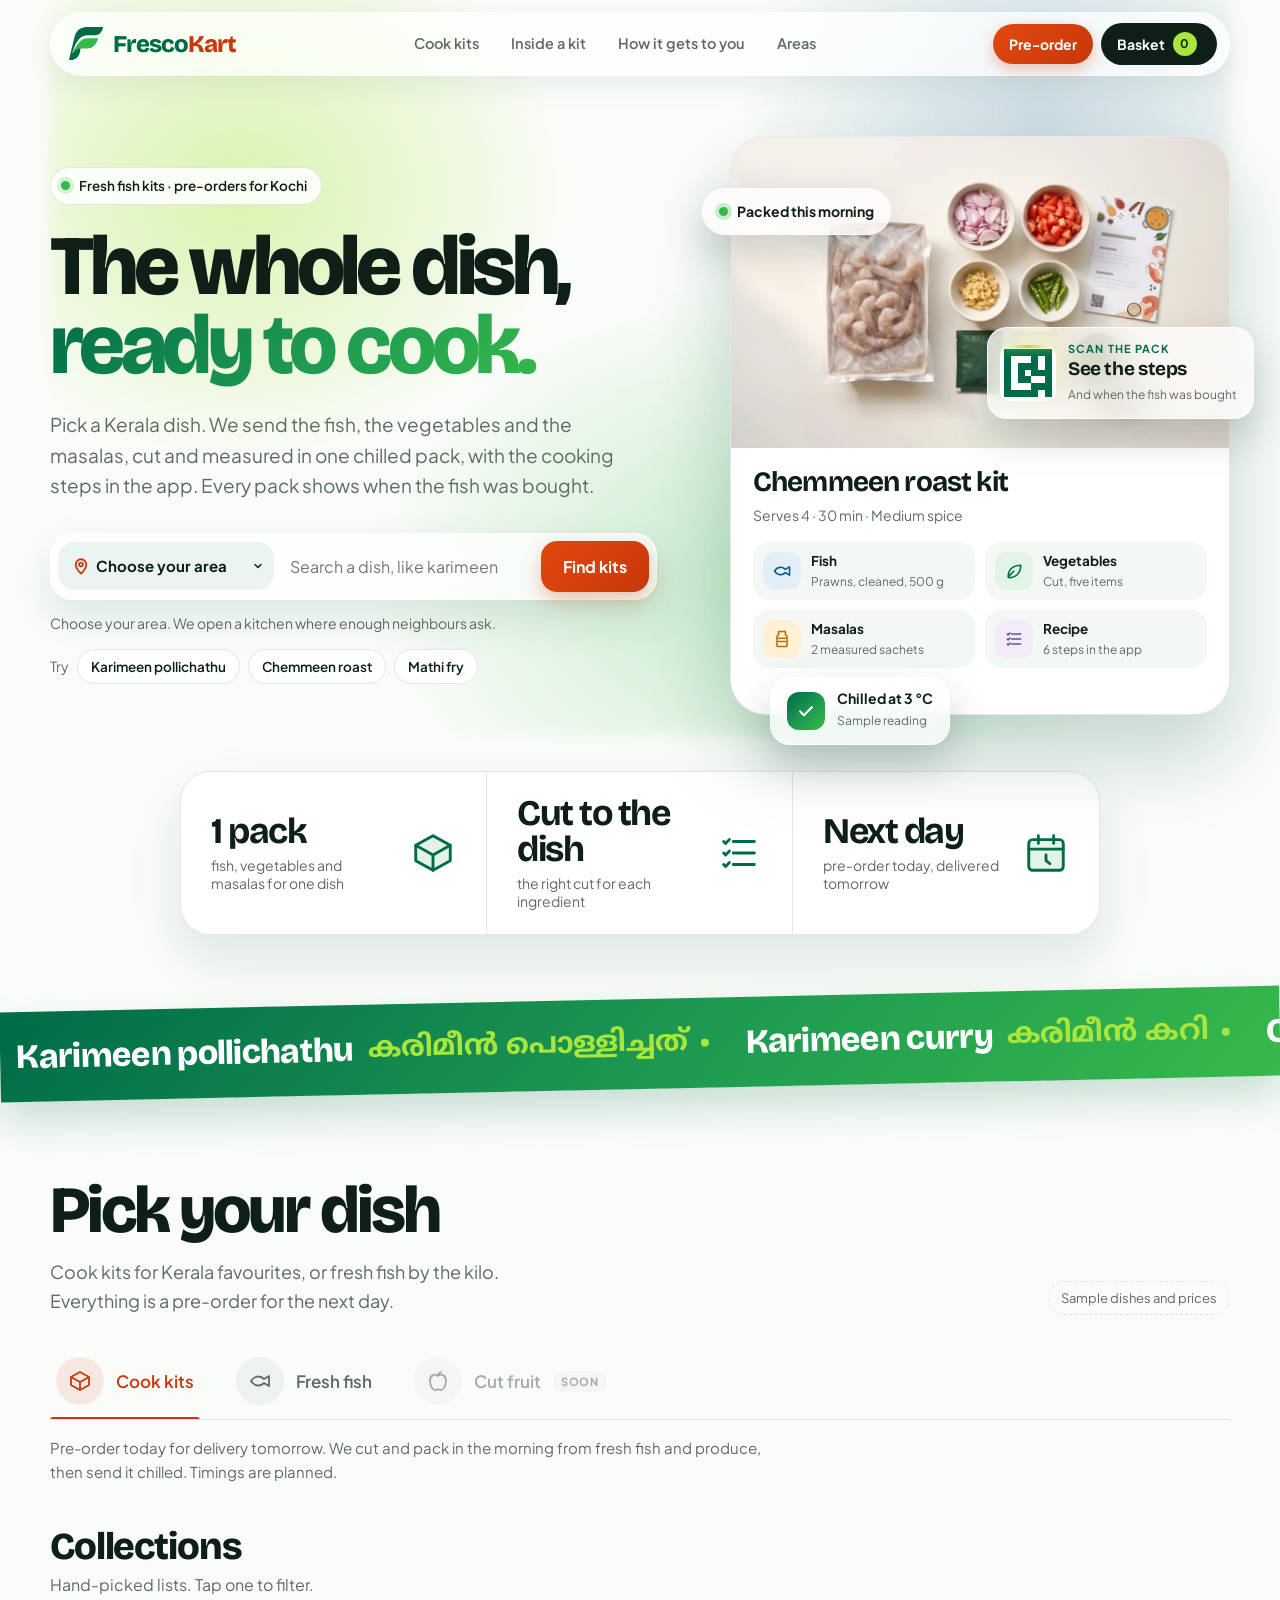
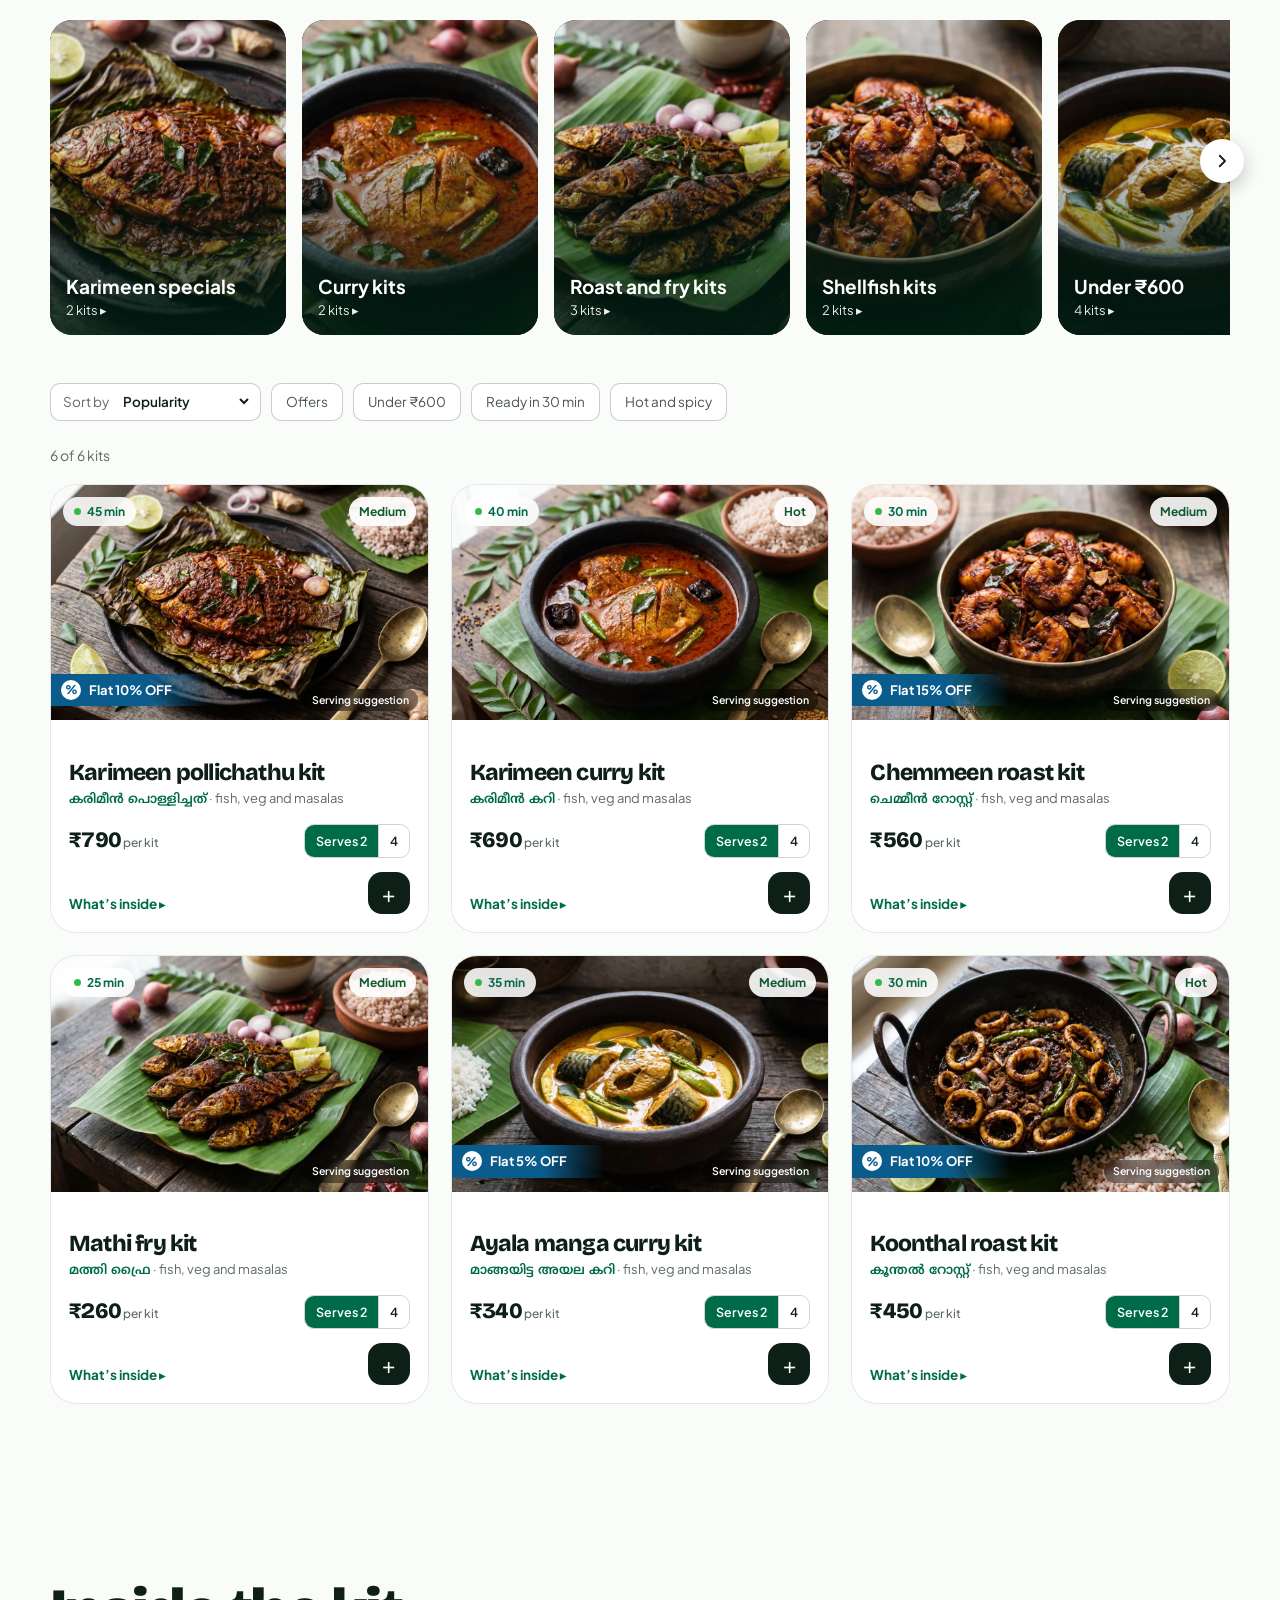
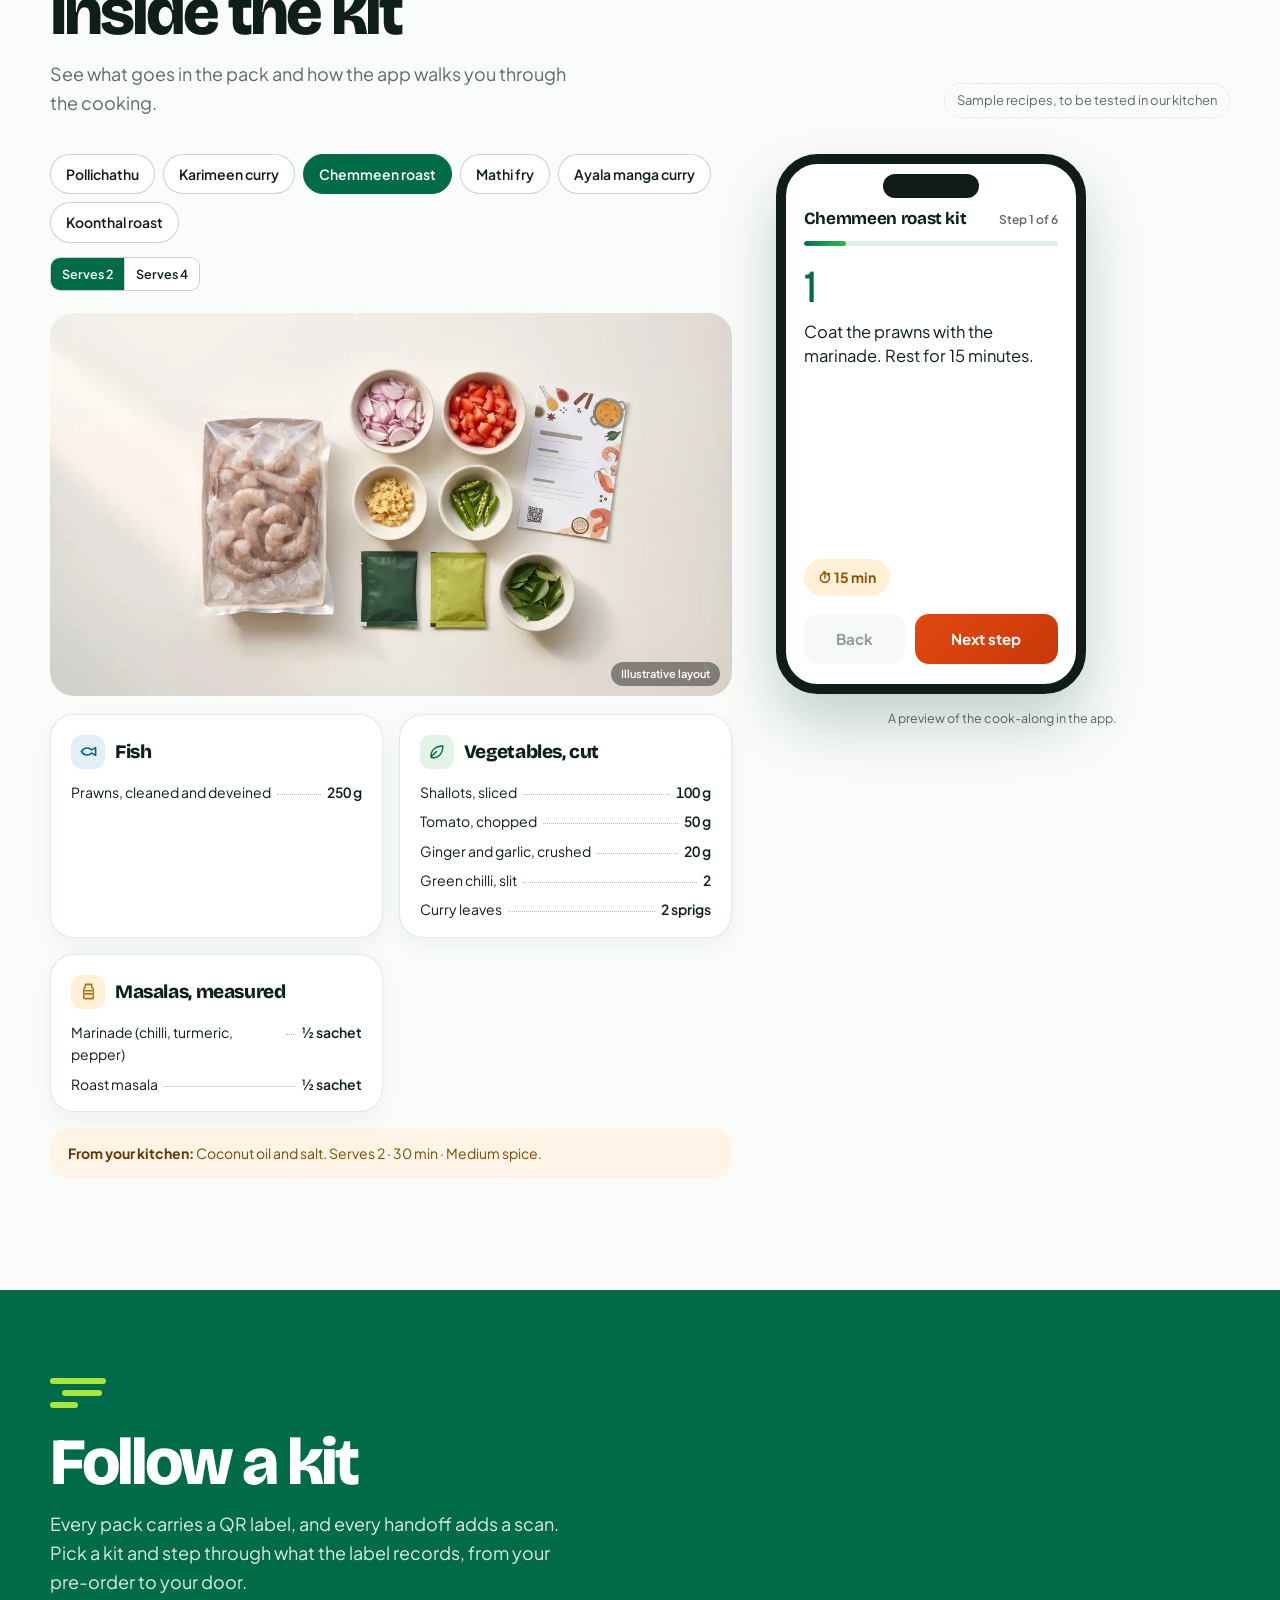
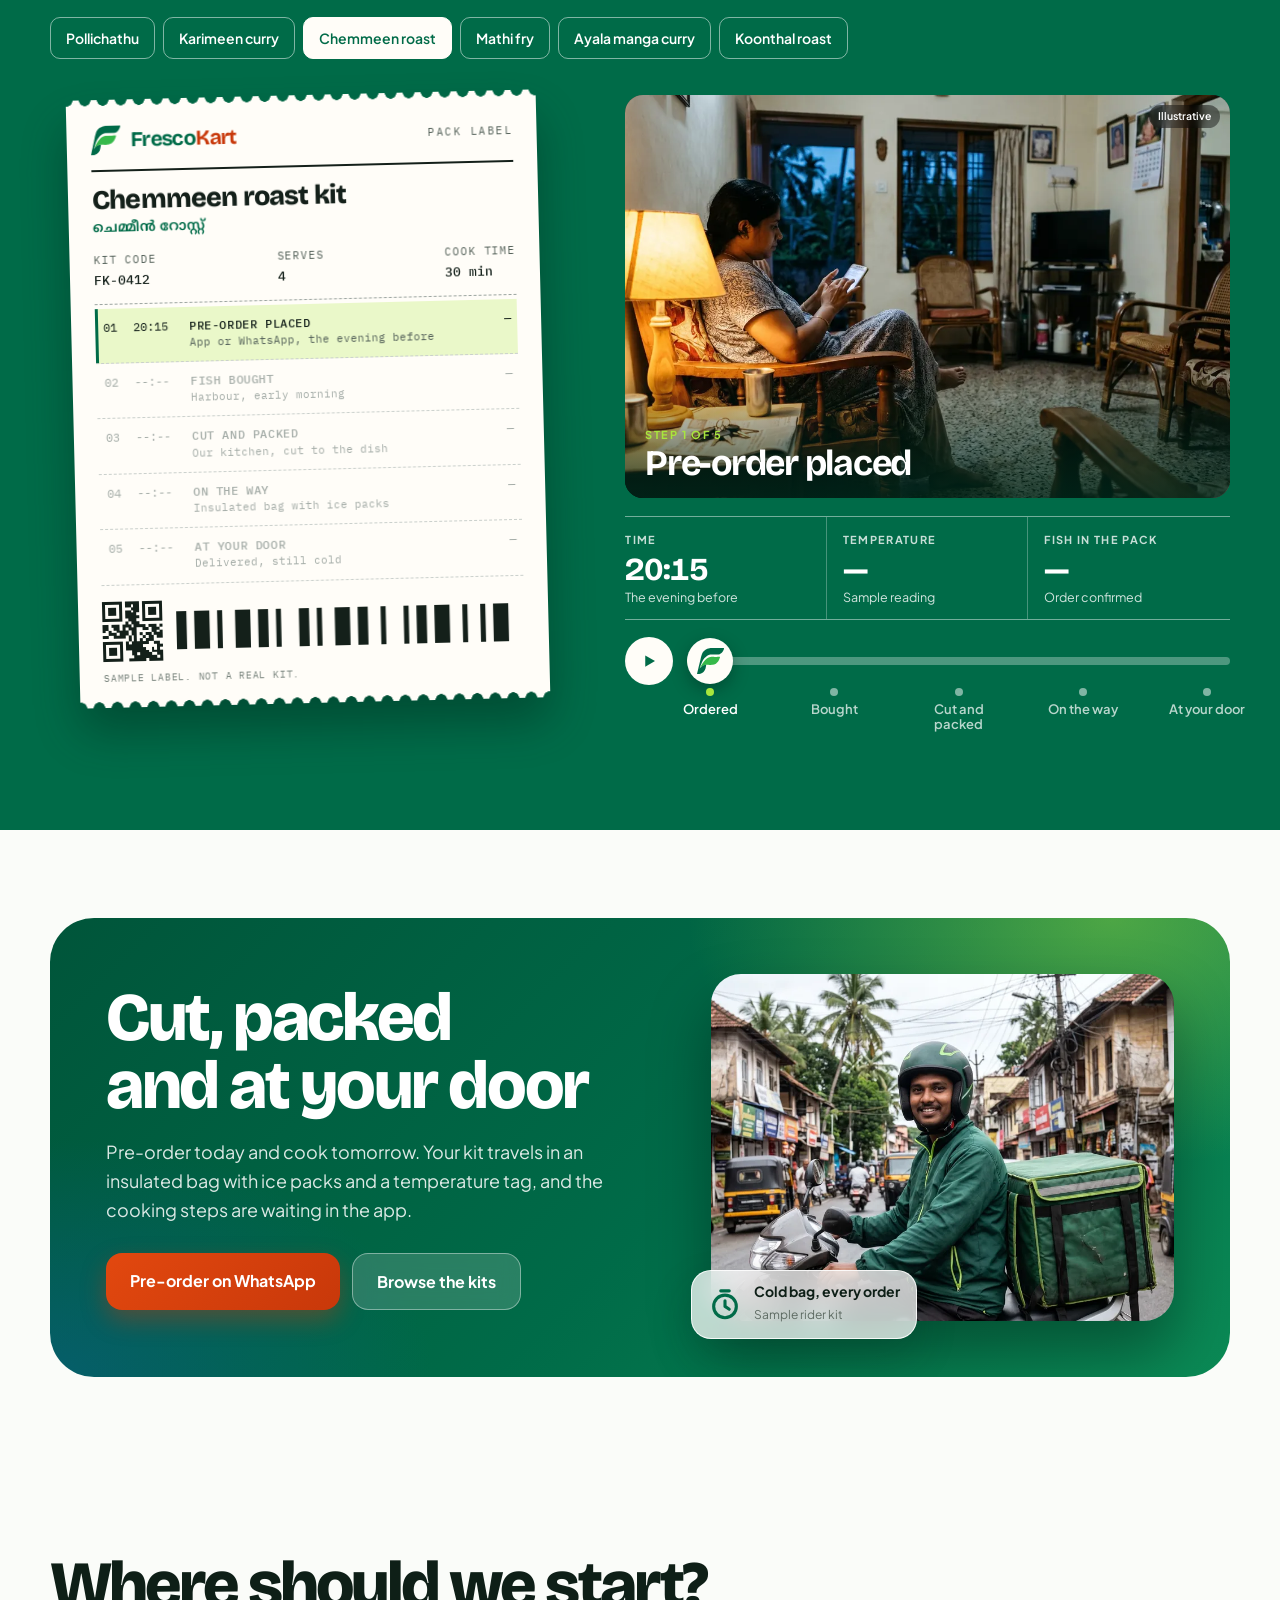
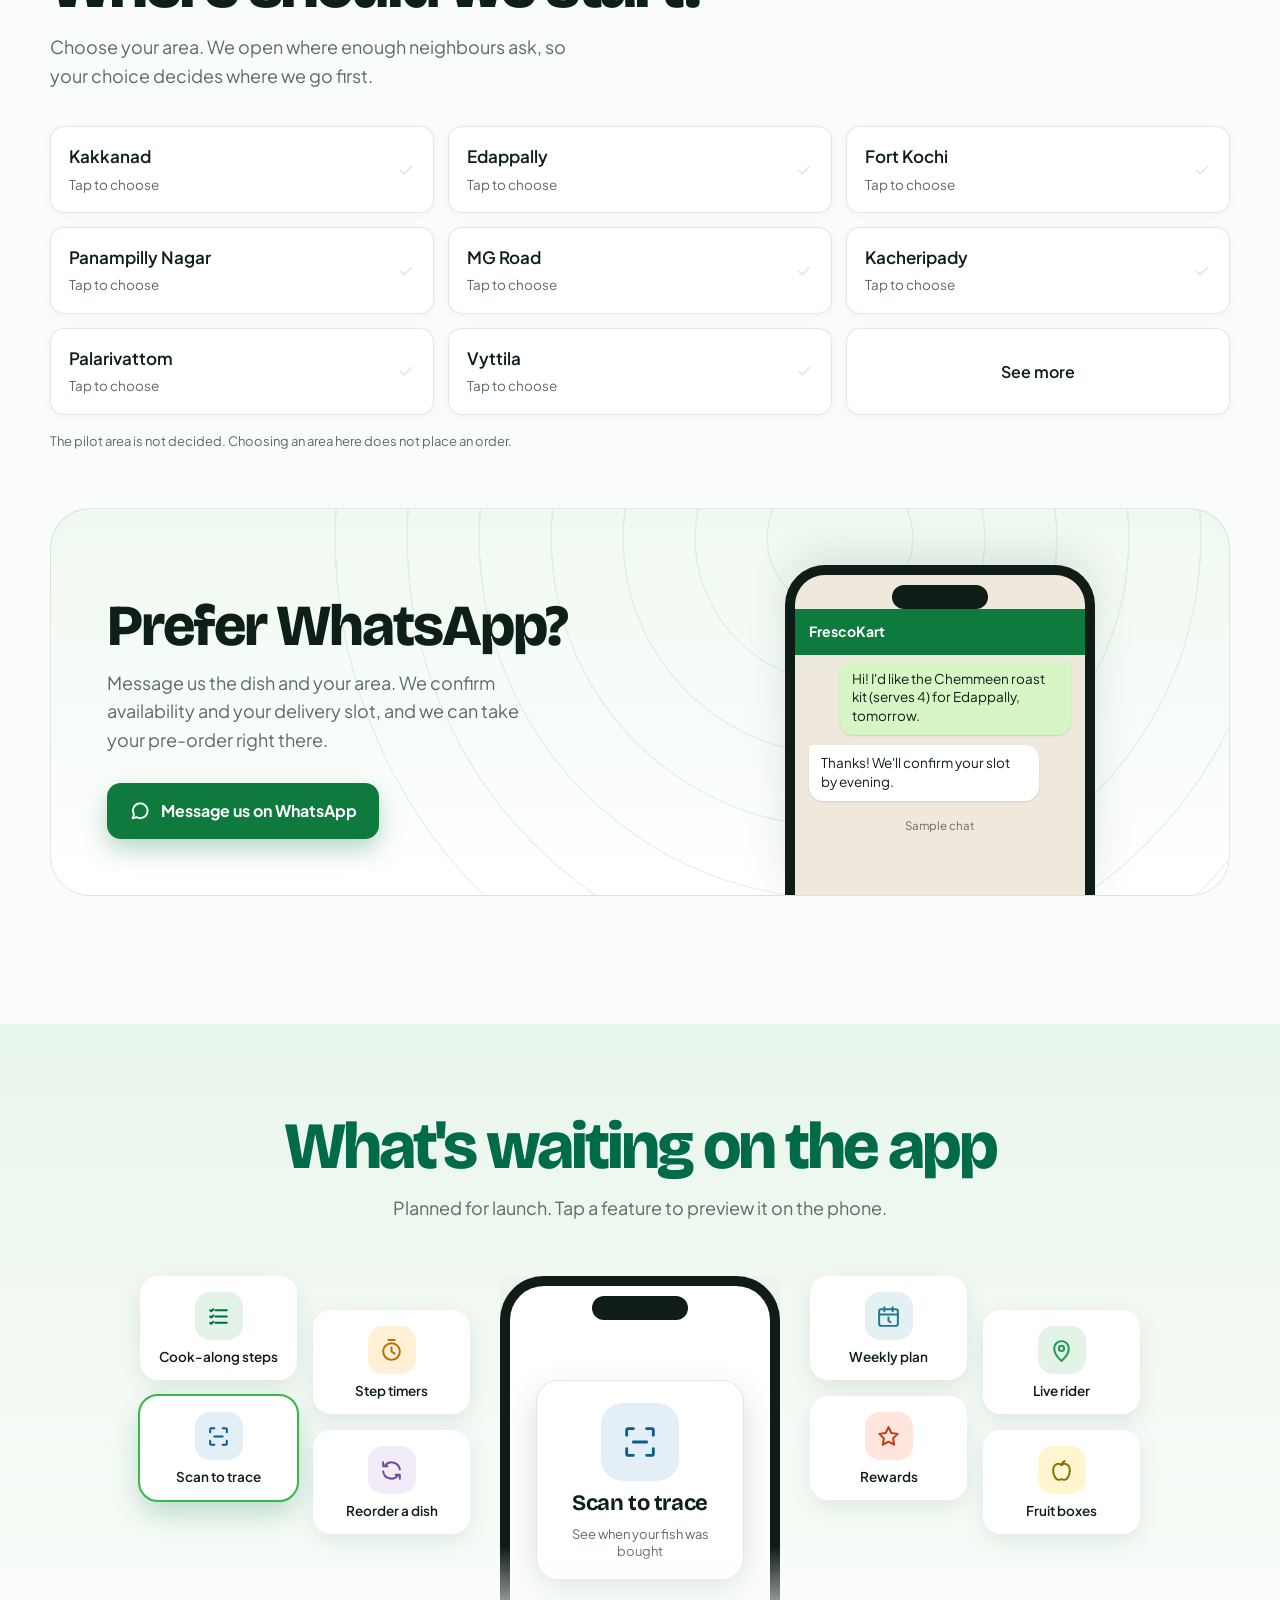
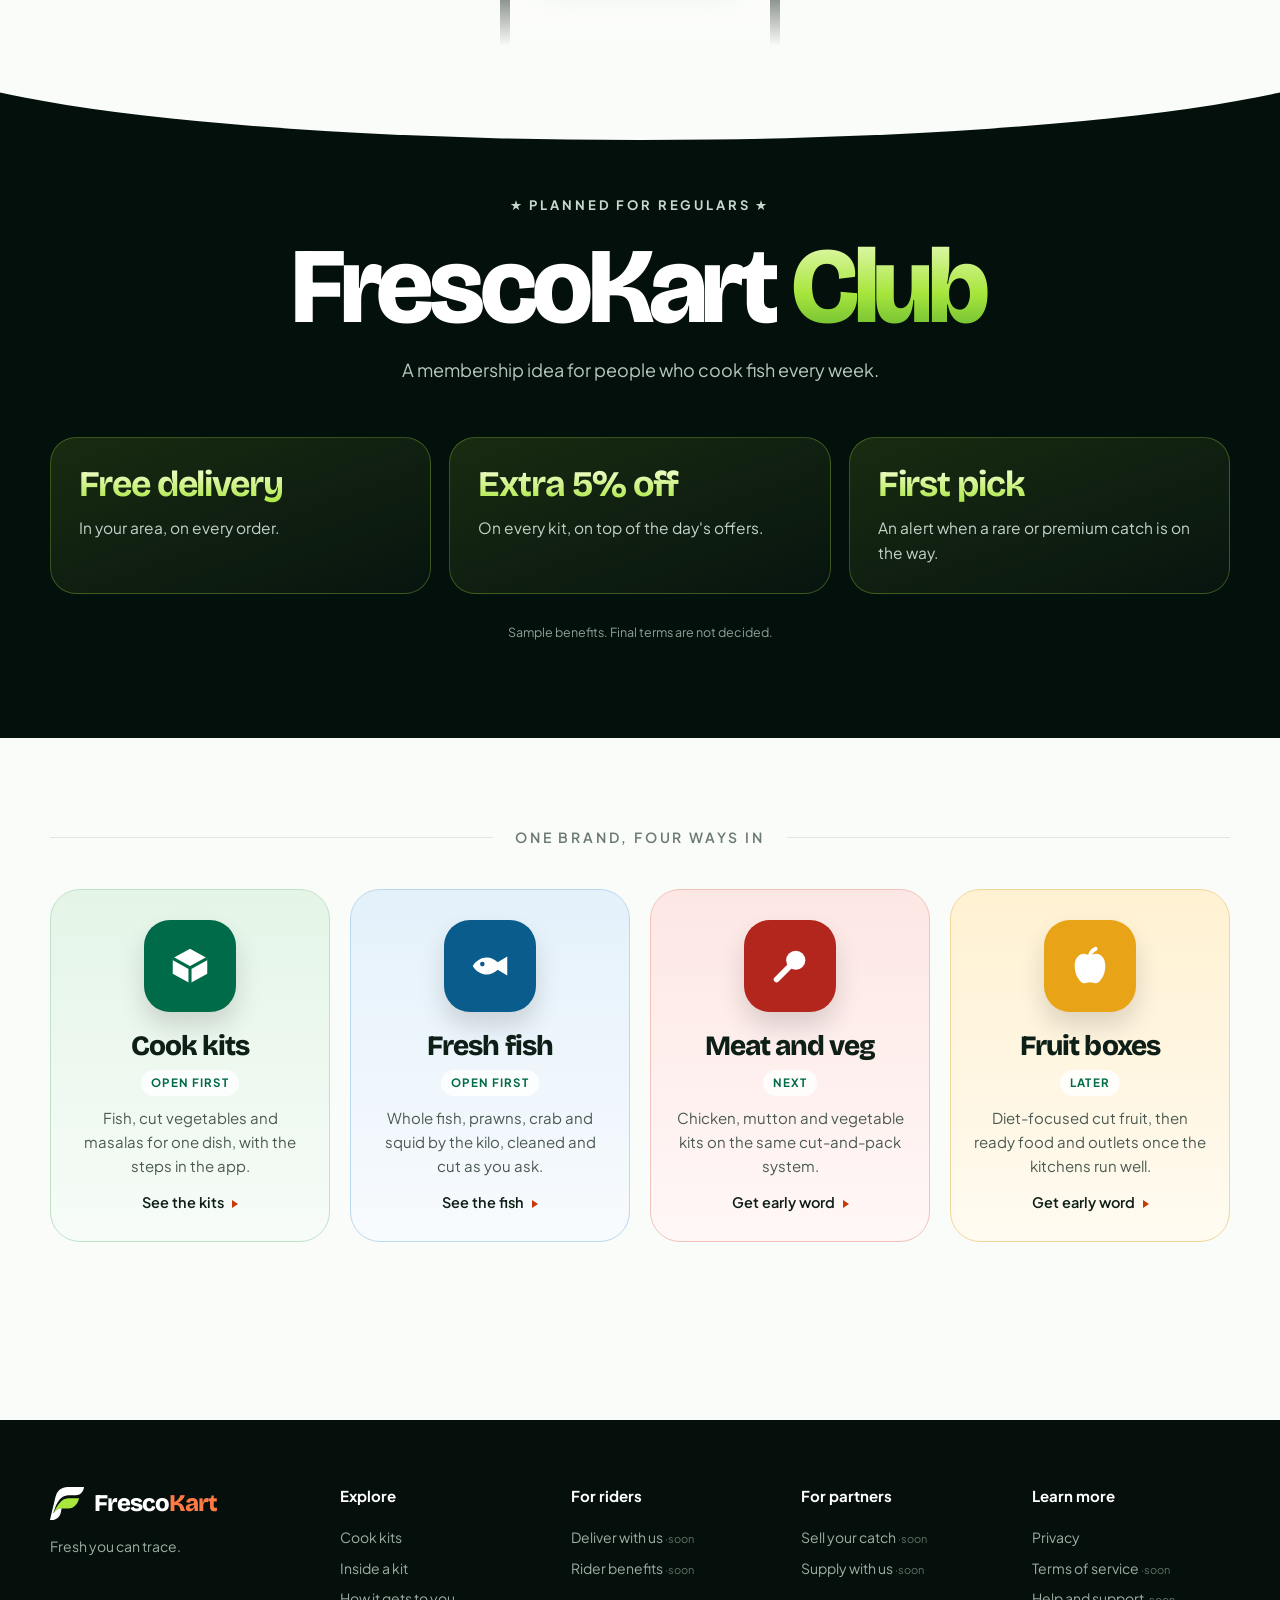
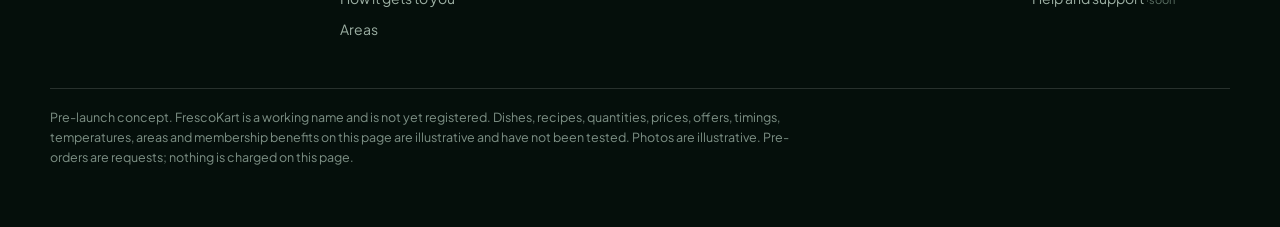
==== web/index.html @ 4428caef "Add FrescoKart site, pre-order server and Vercel setup - Landing page (frescokart-landing.html) and " ====
<!doctype html>
<html lang="en">
<meta charset="utf-8">
<meta name="viewport" content="width=device-width,initial-scale=1,viewport-fit=cover">
<meta name="theme-color" content="#006B48">
<meta name="description" content="Ready-to-cook Kerala fish kits: fresh fish, cut vegetables and measured masalas in one chilled pack, with the cooking steps in the app. Pre-orders for Kochi.">
<meta property="og:type" content="website">
<meta property="og:title" content="FrescoKart: the whole dish, ready to cook">
<meta property="og:description" content="Ready-to-cook Kerala fish kits: fresh fish, cut vegetables and measured masalas in one chilled pack, with the cooking steps in the app. Pre-orders for Kochi.">
<link rel="icon" href="img/symbol-colour.svg" type="image/svg+xml">
<title>FrescoKart</title>
<meta name="claude:viewport-fit-sides" content="cover">
<link rel="stylesheet" href="https://fonts.googleapis.com/css2?family=Bricolage+Grotesque:wght@500;700;800&family=Plus+Jakarta+Sans:wght@400;500;600;700;800&family=Noto+Sans+Malayalam:wght@600;700&family=IBM+Plex+Mono:wght@400;500&display=swap">
<style>
/* Layout: kit-first. A hero with a "what's in the pack" card and an area picker, a Malayalam dish ticker, a catalogue with Cook kits / Fresh fish tabs, collections, sticky filters and kit cards (servings toggle, offers), an "inside the kit" explorer with a cook-along phone, a dark "follow a kit" journey, a delivery band, an area picker that feeds WhatsApp pre-orders, app-feature tiles, a membership band, product cards and a dark footer. A slide-over basket builds the WhatsApp pre-order message. Single light page by choice, with dark feature bands. */
:root{
  --bg:#FAFCF9; --ink:#0E1F17; --muted:#5E6B63; --line:rgba(14,31,23,.1);
  --green:#006B48; --fresh:#36B94A; --lime:#A8E63D; --action:#C8380A; --sea:#0A5C8C;
  --grad:linear-gradient(135deg,#006B48 0%,#1F9A52 55%,#36B94A 100%);
  --grad-warm:linear-gradient(135deg,#E2480F,#C8380A);
  --glass:rgba(255,255,255,.74);
  --display:"Bricolage Grotesque","Plus Jakarta Sans",system-ui,sans-serif;
  --font:"Plus Jakarta Sans",system-ui,-apple-system,"Segoe UI",Roboto,sans-serif;
  --ml:"Noto Sans Malayalam","Plus Jakarta Sans",sans-serif;
  --gut:16px;
  --mono:"IBM Plex Mono",ui-monospace,Menlo,Consolas,monospace;
  color-scheme:light;
}
*{box-sizing:border-box}
[hidden]{display:none!important}
html{scroll-behavior:smooth}
body{margin:0;background:var(--bg);color:var(--ink);font-family:var(--font);font-size:16px;line-height:1.6;overflow-x:hidden;
  padding-left:max(var(--gut),env(safe-area-inset-left,0px));padding-right:max(var(--gut),env(safe-area-inset-right,0px))}
body::before{content:"";position:fixed;inset:0 0 auto;height:env(safe-area-inset-top,0px);background:var(--bg);z-index:60}
.wrap{max-width:1180px;margin:0 auto}
.full{margin-left:calc(-1*max(var(--gut),env(safe-area-inset-left,0px)));margin-right:calc(-1*max(var(--gut),env(safe-area-inset-right,0px)));
  padding-left:max(var(--gut),env(safe-area-inset-left,0px));padding-right:max(var(--gut),env(safe-area-inset-right,0px))}
a{color:inherit;text-decoration:none}
h1,h2,h3,p{margin:0}
h1,h2,h3{font-family:var(--display);letter-spacing:-.035em;line-height:1;text-wrap:balance;font-weight:800}
button,input,select{font:inherit}
:focus-visible{outline:3px solid var(--fresh);outline-offset:3px;border-radius:12px}
.gt{background:var(--grad);-webkit-background-clip:text;background-clip:text;color:transparent;-webkit-text-fill-color:transparent;padding-right:.04em}

/* nav */
.nav{position:sticky;top:calc(env(safe-area-inset-top,0px) + 12px);z-index:50;max-width:1180px;margin:12px auto 0}
.bar{display:flex;align-items:center;justify-content:space-between;gap:16px;padding:10px 12px 10px 18px;border-radius:999px;
  background:var(--glass);-webkit-backdrop-filter:blur(16px) saturate(1.4);backdrop-filter:blur(16px) saturate(1.4);
  border:1px solid rgba(255,255,255,.9);box-shadow:0 8px 30px rgba(0,60,40,.08)}
.brand{display:flex;align-items:center;gap:10px;font-family:var(--display);font-weight:800;font-size:24px;letter-spacing:-.04em}
.brand img{display:block}.brand .f{color:var(--green)}.brand .k{color:var(--action)}
.links{display:flex;gap:4px}
.links a{padding:8px 14px;border-radius:999px;font-weight:600;font-size:14.5px;color:var(--muted);transition:background .2s,color .2s}
.links a:hover{background:rgba(0,107,72,.08);color:var(--green)}
.rt{display:flex;align-items:center;gap:8px}
.prebtn{background:var(--grad-warm);color:#fff;padding:9px 16px;border-radius:999px;font-weight:700;font-size:14px;box-shadow:0 6px 16px rgba(200,56,10,.28);white-space:nowrap}
.basket{display:flex;align-items:center;gap:8px;padding:9px 12px 9px 16px;border-radius:999px;background:var(--ink);color:#fff;font-weight:700;font-size:14px;white-space:nowrap;border:0;cursor:pointer}
.basket b{min-width:24px;height:24px;border-radius:999px;background:var(--lime);color:var(--ink);display:grid;place-items:center;font-size:12px;padding:0 6px}
.basket span{font-weight:600;font-variant-numeric:tabular-nums}

/* hero */
.hero{position:relative;padding-block:60px 56px}
.aurora{position:absolute;inset:-120px 0 auto;height:780px;z-index:-1;pointer-events:none;filter:blur(8px);
  background:radial-gradient(40% 50% at 16% 30%,rgba(168,230,61,.4),transparent 70%),radial-gradient(36% 46% at 84% 20%,rgba(10,92,140,.2),transparent 70%),radial-gradient(46% 52% at 60% 80%,rgba(54,185,74,.26),transparent 72%)}
.hero-grid{display:grid;grid-template-columns:1.08fr .92fr;gap:56px;align-items:center}
.eyebrow{display:inline-flex;align-items:center;gap:9px;padding:7px 14px 7px 10px;border-radius:999px;background:rgba(255,255,255,.85);border:1px solid var(--line);font-weight:600;font-size:13.5px}
.eyebrow i{width:9px;height:9px;border-radius:50%;background:var(--fresh);box-shadow:0 0 0 4px rgba(54,185,74,.2)}
.hero h1{margin-top:22px;font-size:clamp(46px,6.6vw,92px);letter-spacing:-.05em;line-height:.94}
.lead{margin-top:24px;font-size:19px;color:var(--muted);max-width:30em}
.finder{margin-top:32px;display:flex;align-items:center;gap:6px;padding:7px;border-radius:22px;background:var(--glass);-webkit-backdrop-filter:blur(14px);backdrop-filter:blur(14px);border:1px solid rgba(255,255,255,.95);box-shadow:0 18px 44px rgba(0,80,50,.12)}
.finder .loc{display:flex;align-items:center;gap:6px;padding:0 10px 0 14px;border-radius:16px;background:rgba(0,107,72,.07);min-height:48px;position:relative}
.finder .loc svg{flex:none}
.finder .loc select{border:0;background:transparent;font-weight:700;font-size:15px;color:var(--ink);cursor:pointer;max-width:150px;padding:10px 0;appearance:none;-webkit-appearance:none}
.finder .loc select:focus-visible{outline:none}
.finder .loc:focus-within{outline:3px solid var(--fresh);outline-offset:2px}
.finder input{flex:1;min-width:0;border:0;background:transparent;padding:12px 10px;font-size:16px;color:var(--ink)}
.finder input:focus-visible{outline:none}
.finder:focus-within{box-shadow:0 0 0 3px rgba(54,185,74,.35),0 18px 44px rgba(0,80,50,.12)}
.go{border:0;cursor:pointer;color:#fff;background:var(--grad-warm);padding:13px 22px;border-radius:16px;font-weight:700;box-shadow:0 8px 20px rgba(200,56,10,.3);white-space:nowrap}
.areamsg{margin-top:12px;font-size:14px;color:var(--muted)}
.areamsg b{color:var(--green)}
.hint{margin-top:14px;display:flex;gap:8px;flex-wrap:wrap;align-items:center;font-size:14px;color:var(--muted)}
.hint button{border:1px solid var(--line);background:#fff;border-radius:999px;padding:6px 13px;font-weight:600;font-size:13.5px;color:var(--ink);cursor:pointer;transition:border-color .2s,color .2s}
.hint button:hover{border-color:var(--fresh);color:var(--green)}
.visual{position:relative;justify-self:end;width:100%;max-width:500px}
.kitcard{background:#fff;border-radius:36px;overflow:hidden;box-shadow:0 40px 80px rgba(0,80,50,.22);border:1px solid var(--line)}
.kpic{aspect-ratio:16/10;background:linear-gradient(160deg,#FCEBDD,#F8D5BB);position:relative}
.kpic img{width:100%;height:100%;object-fit:cover;display:block}
.kbody{padding:20px 22px 46px}
.kt b{display:block;font-family:var(--display);font-size:28px;letter-spacing:-.03em;line-height:1.05}
.kt span{display:block;margin-top:6px;color:var(--muted);font-size:14px}
.kgrid{display:grid;grid-template-columns:1fr 1fr;gap:10px;margin-top:16px}
.kgrid>div{display:grid;grid-template-columns:38px 1fr;gap:1px 10px;align-items:center;padding:10px;border-radius:16px;background:#F3F8F4}
.kgrid i{grid-row:1/3;width:38px;height:38px;border-radius:12px;display:grid;place-items:center}
.kgrid svg{width:20px;height:20px;fill:none;stroke-width:1.9;stroke-linecap:round;stroke-linejoin:round}
.kgrid b{font-size:13.5px;line-height:1.2}
.kgrid span{font-size:12px;color:var(--muted);line-height:1.25}
.glass{position:absolute;background:var(--glass);-webkit-backdrop-filter:blur(16px) saturate(1.5);backdrop-filter:blur(16px) saturate(1.5);border:1px solid rgba(255,255,255,.85);border-radius:20px;box-shadow:0 18px 40px rgba(0,40,28,.2)}
.g1{left:-28px;top:9%;padding:11px 16px;font-weight:700;font-size:14px;display:flex;gap:9px;align-items:center;border-radius:999px}
.g1 i{width:9px;height:9px;border-radius:50%;background:var(--fresh);box-shadow:0 0 0 4px rgba(54,185,74,.25)}
.g2{right:-24px;top:33%;padding:12px 16px 12px 12px;display:flex;gap:12px;align-items:center}
.qrbox{position:relative;width:56px;height:56px;flex:none;border-radius:10px;background:#fff;padding:4px;overflow:hidden}
.qrbox svg{width:100%;height:100%;display:block}
.qrbox::after{content:"";position:absolute;left:0;right:0;height:3px;background:linear-gradient(90deg,transparent,var(--lime),transparent);box-shadow:0 0 10px var(--lime);top:0;animation:scan 2.4s ease-in-out infinite}
@keyframes scan{0%,100%{top:2px}50%{top:50px}}
.g2 small{display:block;font-size:11px;font-weight:700;letter-spacing:.1em;text-transform:uppercase;color:var(--green)}
.g2 b{display:block;font-family:var(--display);font-size:19px;line-height:1.2;letter-spacing:-.02em}
.g2 span{font-size:12px;color:var(--muted)}
.g3{left:8%;bottom:-30px;padding:12px 16px;display:flex;gap:12px;align-items:center}
.g3 .dot{width:38px;height:38px;border-radius:12px;background:var(--grad);display:grid;place-items:center}
.g3 b{display:block;font-size:14px;line-height:1.2}.g3 span{font-size:12px;color:var(--muted)}

/* stats card */
.statwrap{padding-bottom:44px}
.stats{display:grid;grid-template-columns:repeat(3,1fr);max-width:920px;margin:0 auto;border-radius:30px;background:#fff;border:1px solid var(--line);box-shadow:0 24px 54px rgba(0,80,50,.12)}
.st{display:flex;align-items:center;justify-content:space-between;gap:14px;padding:24px 30px;border-right:1px solid var(--line)}
.st:last-child{border-right:0}
.st b{display:block;font-family:var(--display);font-size:clamp(26px,3.4vw,36px);letter-spacing:-.04em;line-height:1}
.st span{display:block;margin-top:6px;font-size:14px;color:var(--muted);line-height:1.3}
.st svg{width:46px;height:46px;flex:none}

/* ticker */
.ticker{background:var(--grad);color:#fff;overflow:hidden;white-space:nowrap;padding-block:18px;transform:rotate(-1.2deg);margin-block:20px 0;box-shadow:0 20px 40px rgba(0,107,72,.2)}
.track{display:inline-flex;gap:0;animation:slide 44s linear infinite}
.ticker:hover .track{animation-play-state:paused}
.ticker span{display:inline-flex;align-items:center;gap:14px;padding-right:36px;font-family:var(--display);font-weight:800;font-size:clamp(22px,3vw,34px);letter-spacing:-.02em}
.ticker em{font-style:normal;font-family:var(--ml);font-weight:700;color:var(--lime);font-size:.86em}
.ticker i{width:8px;height:8px;border-radius:50%;background:var(--lime);display:inline-block}
@keyframes slide{to{transform:translateX(-50%)}}

/* sections */
section{padding-block:88px}
.head{display:flex;justify-content:space-between;align-items:flex-end;gap:20px;flex-wrap:wrap;margin-bottom:36px}
.head h2{font-size:clamp(36px,5.4vw,66px);letter-spacing:-.045em}
.head p{margin-top:14px;color:var(--muted);font-size:18px;max-width:30em}
.tagline{font-size:13px;color:var(--muted);padding:6px 12px;border:1px dashed var(--line);border-radius:999px}

/* catalogue tabs */
.modes{display:flex;gap:30px;border-bottom:1px solid var(--line);overflow-x:auto;scrollbar-width:none}
.modes::-webkit-scrollbar{display:none}
.mode{display:flex;align-items:center;gap:12px;padding:6px 6px 14px;border:0;background:none;cursor:pointer;color:var(--muted);font-weight:600;font-size:17px;position:relative;white-space:nowrap}
.mode .ic{width:48px;height:48px;border-radius:50%;background:#EEF2EE;display:grid;place-items:center;transition:background .2s}
.mode .ic svg{width:24px;height:24px;stroke:currentColor;fill:none;stroke-width:1.8;stroke-linecap:round;stroke-linejoin:round}
.mode:hover{color:var(--ink)}
.mode[aria-selected="true"]{color:var(--action)}
.mode[aria-selected="true"] .ic{background:rgba(200,56,10,.1)}
.mode[aria-selected="true"]::after{content:"";position:absolute;left:0;right:0;bottom:-1px;height:3px;background:var(--action);border-radius:3px 3px 0 0}
.mode[aria-disabled="true"]{opacity:.55;cursor:not-allowed}
.mode .tg{font-size:11px;font-weight:700;letter-spacing:.06em;text-transform:uppercase;padding:2px 8px;border-radius:999px;background:#EEF2EE;color:var(--muted)}
.modeinfo{margin-top:16px;color:var(--muted);font-size:15px;max-width:48em}

/* collections */
.collhead{display:flex;justify-content:space-between;align-items:flex-end;gap:16px;margin:44px 0 18px;flex-wrap:wrap}
.collhead h3{font-size:clamp(28px,3.4vw,38px);letter-spacing:-.03em}
.collhead p{color:var(--muted);margin-top:6px}
.collhead small{color:var(--action);font-weight:600;font-size:14px}
.cwrap{position:relative}
.carousel{display:flex;gap:16px;overflow-x:auto;scroll-snap-type:x mandatory;scrollbar-width:none;padding:4px 2px 10px;scroll-behavior:smooth}
.carousel::-webkit-scrollbar{display:none}
.coll{flex:0 0 clamp(190px,22vw,236px);aspect-ratio:3/4;border-radius:22px;overflow:hidden;position:relative;border:0;padding:0;cursor:pointer;scroll-snap-align:start;background:linear-gradient(160deg,var(--c1,#E3F4E7),var(--c2,#CDE9D6));text-align:left;color:#fff;transition:transform .25s,box-shadow .25s}
.coll:hover{transform:translateY(-4px);box-shadow:0 18px 36px rgba(0,60,40,.18)}
.coll[aria-pressed="true"]{outline:3px solid var(--green);outline-offset:3px}
.coll.photo{background:#06241A}
.coll.photo>img{position:absolute;inset:0;width:100%;height:100%;object-fit:cover;object-position:var(--pos,50% 50%)}
.coll::after{content:"";position:absolute;inset:0;background:linear-gradient(180deg,rgba(0,30,20,0) 62%,rgba(0,30,20,.82));pointer-events:none}
.coll.photo::after{background:linear-gradient(180deg,rgba(0,30,20,.05) 35%,rgba(0,30,20,.85))}
.coll .cap{position:absolute;left:16px;right:12px;bottom:14px;z-index:2;display:grid;gap:2px}
.coll .cap b{font-size:19px;font-weight:700;line-height:1.15}
.coll .cap small{font-size:13px;opacity:.92}
.arrow{position:absolute;top:44%;transform:translateY(-50%);width:44px;height:44px;border-radius:50%;border:0;background:#fff;box-shadow:0 6px 18px rgba(0,0,0,.22);cursor:pointer;display:grid;place-items:center;z-index:5}
.arrow.l{left:-14px}.arrow.r{right:-14px}
.arrow svg{width:18px;height:18px;stroke:var(--ink);fill:none;stroke-width:2.4;stroke-linecap:round;stroke-linejoin:round}

/* sticky filter row */
.chiprow{position:sticky;top:calc(env(safe-area-inset-top,0px) + 80px);z-index:40;background:var(--bg);display:flex;align-items:center;gap:10px;padding:14px 0 12px;margin-top:24px;overflow-x:auto;scrollbar-width:none;border-bottom:1px solid transparent;transition:border-color .2s}
.chiprow::-webkit-scrollbar{display:none}
.chiprow.stuck{border-bottom-color:var(--line)}
.sortbox{display:flex;align-items:center;gap:8px;flex:none;border:1px solid rgba(14,31,23,.22);border-radius:10px;padding:0 8px 0 12px;height:38px;background:#fff;color:var(--muted);font-size:13.5px}
.sortbox select{border:0;background:transparent;font-weight:600;color:var(--ink);font-size:13.5px;padding:0 2px;cursor:pointer}
.sortbox select:focus-visible{outline:none}
.sortbox:focus-within{outline:3px solid var(--fresh);outline-offset:2px}
.fchips{display:contents}
.fchip{flex:none;border:1px solid rgba(14,31,23,.22);background:#fff;color:#4A564F;border-radius:10px;padding:0 14px;height:38px;font-size:13.5px;cursor:pointer;white-space:nowrap;transition:background .15s,border-color .15s,color .15s}
.fchip:hover{border-color:var(--ink)}
.fchip[aria-pressed="true"]{background:#EAF6EC;border-color:var(--green);color:var(--green);font-weight:600}
.fchip.coll-on{background:var(--green);color:#fff;border-color:var(--green);font-weight:600}
.resbar{display:flex;justify-content:space-between;align-items:center;gap:12px;margin:10px 0 18px;color:var(--muted);font-size:14px}
.resbar button{border:0;background:none;color:var(--action);font-weight:600;cursor:pointer;padding:0}

/* cards */
.grid{display:grid;grid-template-columns:repeat(3,1fr);gap:22px;scroll-margin-top:150px}
.grid.kits{grid-template-columns:repeat(3,1fr)}
.item{border-radius:26px;background:#fff;border:1px solid var(--line);overflow:hidden;display:flex;flex-direction:column;transition:transform .3s cubic-bezier(.2,.8,.2,1),box-shadow .3s}
.item:hover{transform:translateY(-6px);box-shadow:0 26px 50px rgba(0,80,50,.14)}
.pic{position:relative;aspect-ratio:16/10;overflow:hidden;background:var(--t,linear-gradient(160deg,#E8F4EC,#fff))}
.pic img{width:100%;height:100%;object-fit:cover;display:block;mix-blend-mode:multiply;transition:transform .5s cubic-bezier(.2,.8,.2,1)}
.item:hover .pic img{transform:scale(1.06)}
.kit .pic img{mix-blend-mode:normal}
.kit .pic .alt{position:absolute;inset:0;opacity:0;transition:opacity .35s}
.kit:hover .pic .alt,.kit:focus-within .pic .alt{opacity:1}
.kit:hover .pic img{transform:none}
.ill,.insb{position:absolute;right:10px;bottom:9px;z-index:2;font-size:10.5px;font-weight:600;color:#fff;background:rgba(0,0,0,.42);padding:3px 9px;border-radius:999px;-webkit-backdrop-filter:blur(4px);backdrop-filter:blur(4px);transition:opacity .25s}
.insb{opacity:0}
.kit:hover .ill{opacity:0}.kit:hover .insb{opacity:1}
.badge{position:absolute;left:12px;top:12px;z-index:1;display:flex;align-items:center;gap:6px;padding:5px 11px;border-radius:999px;background:rgba(255,255,255,.88);-webkit-backdrop-filter:blur(8px);backdrop-filter:blur(8px);font-size:12px;font-weight:700;color:var(--green)}
.badge i{width:7px;height:7px;border-radius:50%;background:var(--fresh)}
.stockb{position:absolute;right:12px;top:12px;z-index:1;background:rgba(255,255,255,.9);border-radius:999px;padding:5px 10px;font-size:12px;font-weight:700;color:#0C5A2E}
.ribbon{position:absolute;left:0;bottom:14px;z-index:1;display:flex;align-items:center;gap:8px;padding:6px 38px 6px 10px;color:#fff;font-weight:700;font-size:13px;background:linear-gradient(90deg,#0A5C8C 60%,rgba(10,92,140,0))}
.ribbon i{width:20px;height:20px;border-radius:50%;background:#fff;color:#0A5C8C;display:grid;place-items:center;font-style:normal;font-size:12px;font-weight:800}
.info{padding:16px 18px 18px;display:grid;gap:2px}
.r1{display:flex;justify-content:space-between;align-items:baseline;gap:8px}
.r1 h3{font-size:21px;letter-spacing:-.03em}
.price{font-family:var(--display);font-weight:800;font-size:19px;font-variant-numeric:tabular-nums;letter-spacing:-.03em;white-space:nowrap}
.price small{font-family:var(--font);font-weight:500;font-size:12px;color:var(--muted);letter-spacing:0}
.r2{font-size:13px;color:var(--muted);white-space:nowrap;overflow:hidden;text-overflow:ellipsis}
.r2 em{font-style:normal;font-family:var(--ml);font-weight:600;color:var(--green)}
.r3{display:flex;justify-content:space-between;align-items:flex-end;gap:8px;margin-top:12px}
.meta{font-size:12.5px;color:var(--muted);line-height:1.45}
.kit .info h3{font-size:23px;line-height:1.08;min-height:2.16em;display:flex;align-items:flex-end}
.kit .pr1{align-items:center;margin-top:10px}
.kit .price{font-size:22px}
.seg2{display:flex;border:1px solid rgba(14,31,23,.2);border-radius:10px;overflow:hidden;flex:none}
.seg2 button{border:0;background:#fff;color:var(--ink);padding:6px 11px;font-size:12.5px;font-weight:600;cursor:pointer}
.seg2 button+button{border-left:1px solid rgba(14,31,23,.2)}
.seg2 button[aria-pressed="true"]{background:var(--green);color:#fff}
.lnk{border:0;background:none;color:var(--green);font-weight:700;font-size:13.5px;cursor:pointer;padding:0;text-align:left}
.lnk:hover{text-decoration:underline}
.add{width:42px;height:42px;border-radius:14px;border:0;cursor:pointer;background:var(--ink);color:#fff;font-size:22px;line-height:1;display:grid;place-items:center;transition:background .2s,transform .2s}
.add:hover{background:var(--green);transform:rotate(90deg)}
.stp{display:flex;align-items:center;background:var(--green);color:#fff;border-radius:14px;overflow:hidden}
.stp button{width:32px;height:42px;border:0;background:transparent;color:#fff;font-size:20px;cursor:pointer}
.stp button:hover{background:rgba(255,255,255,.14)}
.stp span{min-width:48px;text-align:center;font-weight:700;font-size:13px;font-variant-numeric:tabular-nums;white-space:nowrap}
.empty{grid-column:1/-1;padding:44px;text-align:center;color:var(--muted);border:1px dashed var(--line);border-radius:28px}
.empty button{margin-top:10px;border:0;background:none;color:var(--action);font-weight:600;cursor:pointer}

/* inside the kit */
.inside{display:grid;grid-template-columns:1.2fr .8fr;gap:44px;align-items:stretch}
.cpwrap{position:sticky;top:96px;align-self:start}
.kfig{margin:0 0 18px;border-radius:24px;overflow:hidden;position:relative;background:#F1EFE9}
.kfig img{display:block;width:100%;aspect-ratio:16/9;object-fit:cover}
.kfig figcaption{position:absolute;right:12px;bottom:10px;font-size:11px;font-weight:600;color:#fff;background:rgba(0,0,0,.42);padding:3px 10px;border-radius:999px}
.insctl{display:flex;justify-content:space-between;align-items:center;gap:14px;flex-wrap:wrap;margin-bottom:22px}
.kchips{display:flex;gap:8px;flex-wrap:wrap}
.kchips button{border:1px solid rgba(14,31,23,.2);background:#fff;color:var(--ink);border-radius:999px;padding:8px 15px;font-weight:600;font-size:14px;cursor:pointer;transition:background .15s,color .15s,border-color .15s}
.kchips button:hover{border-color:var(--green)}
.kchips button[aria-pressed="true"]{background:var(--green);border-color:var(--green);color:#fff}
.packs{display:grid;grid-template-columns:1fr 1fr;gap:16px}
.pk{border-radius:24px;background:#fff;border:1px solid var(--line);padding:20px 20px 16px;box-shadow:0 8px 22px rgba(0,80,50,.06)}
.pk h4{margin:0 0 12px;display:flex;align-items:center;gap:10px;font-family:var(--display);font-size:19px;letter-spacing:-.02em;font-weight:800}
.pk h4 i{width:34px;height:34px;border-radius:11px;display:grid;place-items:center}
.pk h4 svg{width:19px;height:19px;fill:none;stroke-width:1.9;stroke-linecap:round;stroke-linejoin:round}
.pk ul{list-style:none;margin:0;padding:0;display:grid;gap:7px}
.pk li{display:flex;align-items:baseline;gap:6px;font-size:14px}
.pk li i{flex:1;border-bottom:1px dotted rgba(14,31,23,.3);transform:translateY(-3px);min-width:10px}
.pk li b{font-weight:600;white-space:nowrap;font-variant-numeric:tabular-nums}
.need{margin-top:16px;padding:14px 18px;border-radius:18px;background:#FFF4E5;color:#7A4A00;font-size:14px}
.need b{color:#5E3800}
.cphone{width:100%;max-width:310px;justify-self:center;border:10px solid #101C16;border-radius:42px;background:#fff;position:relative;box-shadow:0 30px 60px rgba(0,60,40,.22);padding:46px 18px 20px;min-height:540px;display:flex;flex-direction:column}
.cphone::before{content:"";position:absolute;left:50%;top:10px;width:96px;height:24px;border-radius:14px;background:#101C16;transform:translateX(-50%)}
.cp-top{display:flex;justify-content:space-between;align-items:baseline;gap:8px}
.cp-top b{font-family:var(--display);font-size:17px;letter-spacing:-.02em;line-height:1.1}
.cp-top span{font-size:12px;color:var(--muted);font-weight:600;white-space:nowrap}
.cp-bar{height:5px;border-radius:3px;background:#E4EDE6;margin:12px 0 18px;overflow:hidden}
.cp-bar i{display:block;height:100%;background:var(--grad);border-radius:3px;transition:width .3s}
.cp-n{font-family:var(--display);font-size:46px;color:var(--green);line-height:1;letter-spacing:-.04em}
.cp-text{margin-top:10px;font-size:16.5px;line-height:1.45;flex:1}
.cp-timer{align-self:flex-start;margin:14px 0 18px;background:#FFF0D6;color:#8A5200;font-weight:700;font-size:14px;padding:7px 14px;border-radius:999px}
.cp-nav{display:grid;grid-template-columns:1fr 1.4fr;gap:10px}
.cp-nav button{border:0;border-radius:14px;padding:13px;font-weight:700;font-size:15px;cursor:pointer}
.cp-nav .b1{background:#EEF2EE;color:var(--ink)}
.cp-nav .b2{background:var(--grad-warm);color:#fff}
.cp-nav button:disabled{opacity:.45;cursor:not-allowed}
.cpnote{margin-top:14px;text-align:center;font-size:12.5px;color:var(--muted)}

/* follow a kit: the pack label does the talking */
.trace{position:relative;color:#fff;background:#006B48;margin-top:24px;overflow:hidden}
.trace .wrap{padding-block:88px 100px}
.trace .head h2{color:#fff}
.trace .head p{color:rgba(255,255,255,.86)}
.trace .bars{display:grid;gap:6px;margin-bottom:22px}
.trace .bars i{display:block;height:6px;border-radius:3px;background:var(--lime)}
.trace .bars i:nth-child(1){width:56px}.trace .bars i:nth-child(2){width:40px;margin-left:12px}.trace .bars i:nth-child(3){width:28px}
.chips{display:flex;gap:8px;flex-wrap:wrap}
.chips button{border:1.5px solid rgba(255,255,255,.5);background:transparent;color:#fff;border-radius:10px;padding:9px 15px;font-weight:600;font-size:14px;cursor:pointer;transition:background .15s,color .15s,border-color .15s}
.chips button:hover{border-color:#fff}
.chips button[aria-pressed="true"]{background:#FFFDF8;color:var(--green);border-color:#FFFDF8}
.follow{display:grid;grid-template-columns:.92fr 1.08fr;gap:60px;align-items:start;margin-top:14px}
.lblwrap{filter:drop-shadow(0 26px 24px rgba(0,30,20,.4));transform:rotate(-1.4deg);width:100%;max-width:470px;justify-self:center}
.lbl{position:relative;background:#FFFDF8;color:#14201A;padding:24px 24px 22px;font-family:var(--mono);
  -webkit-mask:radial-gradient(circle at 9px 0,transparent 5.5px,#000 6px) top/18px 51% repeat-x,radial-gradient(circle at 9px 100%,transparent 5.5px,#000 6px) bottom/18px 51% repeat-x;
  mask:radial-gradient(circle at 9px 0,transparent 5.5px,#000 6px) top/18px 51% repeat-x,radial-gradient(circle at 9px 100%,transparent 5.5px,#000 6px) bottom/18px 51% repeat-x}
.lt{display:flex;align-items:center;gap:10px;padding-bottom:12px;border-bottom:2px solid #14201A}
.lt img{width:30px;height:29px;display:block}
.lt b{font-family:var(--display);font-size:21px;letter-spacing:-.03em}
.lt .f{color:var(--green)}.lt .k{color:var(--action)}
.lt>span{margin-left:auto;font-size:10.5px;letter-spacing:.14em;color:#55625A}
.lk{padding:14px 0 12px;border-bottom:1px dashed #9AA39E}
.lk h3{font-size:27px;line-height:1.04;letter-spacing:-.03em}
.lk em{font-style:normal;font-family:var(--ml);font-weight:600;font-size:14px;color:var(--green);display:block;margin-top:4px}
.lmeta{display:flex;justify-content:space-between;gap:10px;margin-top:12px;font-size:10.5px;letter-spacing:.08em;color:#55625A}
.lmeta b{display:block;margin-top:2px;font-size:13px;letter-spacing:0;font-weight:500;color:#14201A}
.scans{list-style:none;margin:4px 0 0;padding:0}
.scans li{display:grid;grid-template-columns:22px 48px 1fr auto;gap:8px;align-items:start;padding:11px 6px 11px 8px;border-bottom:1px dashed #C9CFCB;font-size:12px;line-height:1.35;color:#A5ADA8;transition:background .2s,color .2s}
.scans li .e b{display:block;font-weight:500;letter-spacing:.05em;text-transform:uppercase}
.scans li .e span{font-size:11px}
.scans li .v{text-align:right;font-size:11.5px;font-variant-numeric:tabular-nums}
.scans li.done,.scans li.now{color:#14201A}
.scans li.done .e span,.scans li.now .e span{color:#55625A}
.scans li.now{background:#EAF8C9;box-shadow:inset 3px 0 0 var(--green)}
.lb{display:flex;gap:14px;align-items:center;padding-top:16px}
.lb .qr{width:60px;height:60px;flex:none;display:block}
.lb .bc{flex:1;height:38px;display:block}
.lfine{margin-top:9px;font-size:9.5px;letter-spacing:.08em;color:#7A857E}
.stamp{position:absolute;right:16px;bottom:58px;background:#FFFDF8;border:3px solid var(--action);color:var(--action);font-family:var(--display);font-weight:800;font-size:17px;letter-spacing:.06em;padding:3px 11px;border-radius:6px;transform:rotate(-9deg) scale(.55);opacity:0;transition:transform .35s cubic-bezier(.2,1.4,.4,1),opacity .2s;pointer-events:none}
.stamp.on{opacity:.92;transform:rotate(-9deg) scale(1)}
.fright{display:grid;gap:18px}
.spic{position:relative;border-radius:18px;overflow:hidden;aspect-ratio:3/2;background:#0B3A2A;margin:0}
.spic img{position:absolute;inset:0;width:100%;height:100%;object-fit:cover;transition:opacity .35s}
.spic .ill{top:10px;bottom:auto}
.cap2{position:absolute;left:0;right:0;bottom:0;padding:56px 20px 16px;background:linear-gradient(180deg,rgba(0,40,28,0),rgba(0,40,28,.8));z-index:1}
.cap2 small{display:block;font-size:11px;font-weight:700;letter-spacing:.14em;color:var(--lime)}
.cap2 b{display:block;margin-top:2px;font-family:var(--display);font-size:clamp(26px,3vw,36px);letter-spacing:-.035em;line-height:1.02}
.read{display:grid;grid-template-columns:repeat(3,1fr);border-top:1.5px solid rgba(255,255,255,.45);border-bottom:1.5px solid rgba(255,255,255,.45)}
.read>div{padding:14px 16px 14px 0;border-right:1px solid rgba(255,255,255,.28);padding-left:16px}
.read>div:first-child{padding-left:0}
.read>div:last-child{border-right:0}
.read small{display:block;font-size:11px;font-weight:700;letter-spacing:.12em;text-transform:uppercase;color:rgba(255,255,255,.78)}
.read b{display:block;margin-top:4px;font-family:var(--display);font-size:clamp(24px,2.6vw,32px);letter-spacing:-.03em;line-height:1.05;font-variant-numeric:tabular-nums}
.read span{display:block;margin-top:2px;font-size:12.5px;line-height:1.3;color:rgba(255,255,255,.82)}
.ctrl2{display:flex;align-items:flex-start;gap:14px}
.play{flex:none;width:48px;height:48px;border-radius:50%;border:0;cursor:pointer;background:#FFFDF8;color:var(--green);display:grid;place-items:center;margin-top:-1px}
.play svg{width:18px;height:18px}
.rail{flex:1;min-width:0}
.rail input{-webkit-appearance:none;appearance:none;width:100%;height:46px;background:transparent;cursor:pointer;margin:0;display:block}
.rail input::-webkit-slider-runnable-track{height:8px;border-radius:4px;background:linear-gradient(90deg,var(--lime) var(--p,23px),rgba(255,255,255,.3) var(--p,23px))}
.rail input::-moz-range-track{height:8px;border-radius:4px;background:rgba(255,255,255,.3)}
.rail input::-moz-range-progress{height:8px;border-radius:4px;background:var(--lime)}
.rail input::-webkit-slider-thumb{-webkit-appearance:none;width:46px;height:46px;margin-top:-19px;border-radius:50%;background:#FFFDF8 url("img/symbol-colour.svg") center/58% no-repeat;box-shadow:0 6px 16px rgba(0,30,20,.35);border:0}
.rail input::-moz-range-thumb{width:46px;height:46px;border-radius:50%;background:#FFFDF8 url("img/symbol-colour.svg") center/58% no-repeat;box-shadow:0 6px 16px rgba(0,30,20,.35);border:0}
.rail input:focus-visible{outline:none}
.rail input:focus-visible::-webkit-slider-thumb{outline:3px solid var(--lime);outline-offset:2px}
.rail input:focus-visible::-moz-range-thumb{outline:3px solid var(--lime);outline-offset:2px}
.stops{position:relative;height:46px;margin:0 23px}
.stops button{position:absolute;top:0;left:var(--x);transform:translateX(-50%);background:none;border:0;color:rgba(255,255,255,.72);font-weight:600;font-size:13px;line-height:1.2;cursor:pointer;padding:4px 2px;width:80px;text-align:center;transition:color .2s}
.stops button::before{content:"";display:block;width:8px;height:8px;border-radius:50%;background:rgba(255,255,255,.5);margin:0 auto 6px}
.stops button[aria-current="true"]{color:#fff}
.stops button[aria-current="true"]::before{background:var(--lime)}
@media(prefers-reduced-motion:no-preference){
  @keyframes ink{from{clip-path:inset(0 100% 0 0)}to{clip-path:inset(0 0 0 0)}}
  .scans li.new>span{animation:ink .55s steps(14) both}
}

/* delivery band */
.app{position:relative;overflow:hidden;border-radius:44px;color:#fff;padding:56px;display:grid;grid-template-columns:1.1fr .9fr;gap:40px;align-items:center;
  background:radial-gradient(60% 90% at 90% 0%,rgba(168,230,61,.45),transparent 60%),radial-gradient(50% 80% at 0% 100%,rgba(10,92,140,.55),transparent 65%),linear-gradient(135deg,#00553A,#006B48 55%,#0B8A55)}
.app h2{font-size:clamp(38px,5.6vw,68px);color:#fff}
.app p{margin-top:18px;color:rgba(255,255,255,.86);font-size:18px;max-width:28em}
.btns{display:flex;gap:12px;flex-wrap:wrap;margin-top:28px}
.btn{border:0;cursor:pointer;padding:15px 24px;border-radius:16px;font-weight:700;font-size:16px;display:inline-block}
.btn.warm{background:var(--grad-warm);color:#fff;box-shadow:0 10px 24px rgba(200,56,10,.4)}
.btn.glass2{background:rgba(255,255,255,.16);color:#fff;border:1px solid rgba(255,255,255,.4);-webkit-backdrop-filter:blur(10px);backdrop-filter:blur(10px)}
.rwrap{position:relative}
.rimg{width:100%;aspect-ratio:4/3;object-fit:cover;object-position:62% 50%;border-radius:30px;display:block;box-shadow:0 30px 60px rgba(0,0,0,.35)}
.rwrap .glass{left:-20px;bottom:-18px;padding:12px 16px;color:var(--ink);display:flex;align-items:center;gap:12px}
.rwrap .glass b{display:block;font-size:14px;line-height:1.2}.rwrap .glass span{font-size:12px;color:var(--muted)}

/* areas and whatsapp */
.areas{display:grid;grid-template-columns:repeat(3,1fr);gap:14px}
.area{display:flex;align-items:center;justify-content:space-between;gap:12px;border:1px solid var(--line);background:#fff;border-radius:14px;padding:16px 18px;text-align:left;box-shadow:0 2px 8px rgba(0,60,40,.04);cursor:pointer;color:var(--ink);transition:border-color .15s,background .15s}
.area:hover{border-color:var(--ink)}
.area b{display:block;font-weight:600;font-size:17px}
.area span{font-size:13.5px;color:var(--muted)}
.area svg{width:18px;height:18px;stroke:var(--line);fill:none;stroke-width:2.4;stroke-linecap:round;stroke-linejoin:round;flex:none}
.area[aria-pressed="true"]{border-color:var(--green);background:#EAF6EC}
.area[aria-pressed="true"] span{color:var(--green);font-weight:600}
.area[aria-pressed="true"] svg{stroke:var(--green)}
button.area.more{justify-content:center;font-weight:600;font-size:16px}
.note2{margin-top:16px;font-size:13px;color:var(--muted)}
.wa{position:relative;overflow:hidden;border-radius:40px;border:1px solid var(--line);background:linear-gradient(180deg,#EFF9F1,#fff);display:grid;grid-template-columns:1.1fr .9fr;align-items:end;padding:56px 56px 0;gap:30px;margin-top:56px}
.wa::before{content:"";position:absolute;right:-12%;bottom:-45%;width:90%;aspect-ratio:1;border-radius:50%;background:repeating-radial-gradient(circle,rgba(0,107,72,.08) 0 1.5px,transparent 1.5px 72px);pointer-events:none}
.wa>*{position:relative}
.wa h2{font-size:clamp(34px,4.8vw,58px)}
.wa p.s{margin-top:14px;color:var(--muted);font-size:18px;max-width:25em}
.wabtn{display:inline-flex;align-items:center;gap:10px;background:#0F7A3E;color:#fff;border-radius:14px;padding:15px 22px;font-weight:700;font-size:16px;box-shadow:0 10px 24px rgba(15,122,62,.3)}
.wabtn svg{width:22px;height:22px;fill:none;stroke:#fff;stroke-width:2;stroke-linecap:round;stroke-linejoin:round}
.wa .acts{margin-top:28px;padding-bottom:56px;display:grid;gap:10px;justify-items:start}
.wa small.dm{font-size:12.5px;color:var(--muted);max-width:30em}
.chat{width:min(310px,100%);justify-self:center;border:10px solid #101C16;border-bottom:0;border-radius:40px 40px 0 0;background:#EFE9DD;padding:52px 14px 22px;position:relative;box-shadow:0 -10px 40px rgba(0,60,40,.12);min-height:330px}
.chat::before{content:"";position:absolute;left:50%;top:10px;width:96px;height:24px;border-radius:14px;background:#101C16;transform:translateX(-50%)}
.chat .who{position:absolute;left:0;right:0;top:34px;height:46px;background:#0F7A3E;color:#fff;display:flex;align-items:center;padding:0 14px;font-weight:700;font-size:14px}
.chat .msgs{margin-top:34px;display:grid;gap:10px}
.bub{max-width:88%;padding:9px 12px;border-radius:14px;font-size:13.5px;line-height:1.4;box-shadow:0 1px 2px rgba(0,0,0,.12)}
.bub.out{justify-self:end;background:#D7F6C6;border-top-right-radius:4px}
.bub.in{justify-self:start;background:#fff;border-top-left-radius:4px}
.chat .cs{text-align:center;font-size:11.5px;color:#6D6A60;margin-top:16px}

/* app features around a phone */
.apps{background:linear-gradient(180deg,#E8F5EA 0%,#F3FAF4 55%,var(--bg) 100%);margin-top:40px}
.apps .wrap{padding-top:90px}
.apps .head{justify-content:center;text-align:center;margin-bottom:54px}
.apps .head>div{display:grid;justify-items:center}
.apps h2{color:var(--green)}
.stage{display:grid;grid-template-columns:1fr 280px 1fr;gap:30px;align-items:start;max-width:1000px;margin:0 auto}
.tiles{display:grid;grid-template-columns:repeat(2,minmax(0,1fr));gap:16px;align-content:start}
.tiles .ft:nth-child(even){transform:translateY(34px)}
.ft{background:#fff;border:0;border-radius:18px;padding:16px 10px 14px;display:grid;justify-items:center;gap:9px;box-shadow:0 8px 22px rgba(0,80,50,.1);cursor:pointer;font-size:13.5px;font-weight:600;color:var(--ink);text-align:center;line-height:1.25;outline:2px solid transparent;transition:box-shadow .25s,outline-color .2s}
.ft:hover{box-shadow:0 12px 28px rgba(0,80,50,.18)}
.ft[aria-pressed="true"]{outline-color:var(--fresh);box-shadow:0 14px 30px rgba(0,107,72,.24)}
.ft .ib{width:48px;height:48px;border-radius:15px;display:grid;place-items:center}
.ft .ib svg{width:25px;height:25px;fill:none;stroke-width:1.9;stroke-linecap:round;stroke-linejoin:round}
.phonewrap{height:370px;overflow:hidden;position:relative;justify-self:center;width:100%;max-width:280px}
.phone{width:100%;height:500px;border-radius:44px 44px 0 0;background:#fff;border:10px solid #101C16;border-bottom:0;position:relative;box-shadow:0 30px 60px rgba(0,60,40,.2)}
.phone::before{content:"";position:absolute;left:50%;top:10px;width:96px;height:24px;border-radius:14px;background:#101C16;transform:translateX(-50%)}
.pscreen{position:absolute;inset:54px 0 0 0;display:grid;place-items:start center;padding-top:40px}
.fcard{width:80%;background:#fff;border-radius:22px;box-shadow:0 14px 34px rgba(0,80,50,.18);padding:22px 12px 18px;display:grid;justify-items:center;gap:10px;text-align:center;border:1px solid var(--line)}
.fcard .ib{width:78px;height:78px;border-radius:22px;display:grid;place-items:center}
.fcard .ib svg{width:40px;height:40px;fill:none;stroke-width:1.7;stroke-linecap:round;stroke-linejoin:round}
.fcard b{font-family:var(--display);font-size:22px;letter-spacing:-.02em;line-height:1.1}
.fcard span{font-size:13px;color:var(--muted);line-height:1.35}
.phonewrap::after{content:"";position:absolute;left:0;right:0;bottom:0;height:100px;background:linear-gradient(180deg,rgba(250,252,249,0),var(--bg))}

/* membership band */
.club{position:relative;background:#04100B;color:#fff;margin-top:-1px;overflow:hidden}
.club::before{content:"";position:absolute;left:-8%;right:-8%;top:-1px;height:96px;background:var(--bg);border-radius:0 0 50% 50%/0 0 100% 100%}
.club .wrap{position:relative;padding-block:150px 96px;text-align:center}
.club .kick{letter-spacing:.22em;font-size:13px;font-weight:700;color:#C9D8CD;text-transform:uppercase}
.clubt{margin-top:20px;font-size:clamp(48px,8.4vw,108px);line-height:.95;letter-spacing:-.05em}
.clubt em{font-style:normal;background:linear-gradient(180deg,#F6FFD6 0%,#A8E63D 55%,#4FA82C 100%);-webkit-background-clip:text;background-clip:text;color:transparent;-webkit-text-fill-color:transparent;padding-right:.04em}
.club .sub{margin:18px auto 0;color:#B9C9BE;max-width:28em;font-size:18px}
.perks{display:grid;grid-template-columns:repeat(3,1fr);gap:18px;margin-top:52px;text-align:left}
.perk{border-radius:26px;padding:28px;border:1px solid rgba(168,230,61,.28);background:linear-gradient(160deg,rgba(168,230,61,.13),rgba(255,255,255,.02))}
.perk b{display:block;font-family:var(--display);font-size:clamp(26px,3vw,36px);letter-spacing:-.03em;line-height:1.05;background:linear-gradient(180deg,#F6FFD6,#A8E63D);-webkit-background-clip:text;background-clip:text;color:transparent;-webkit-text-fill-color:transparent}
.perk span{display:block;margin-top:12px;color:#C4D3C9;font-size:15.5px}
.club .mini{margin-top:28px;font-size:12.5px;color:#8DA295}

/* product cards */
.sc{display:flex;align-items:center;gap:22px;font-weight:600;letter-spacing:.2em;text-transform:uppercase;color:#6B7A71;font-size:14px;text-align:center;margin-bottom:40px}
.sc::before,.sc::after{content:"";height:1px;background:var(--line);flex:1}
.lines{display:grid;grid-template-columns:repeat(4,1fr);gap:20px}
.lc{border-radius:30px;padding:30px 22px 26px;border:1.5px solid var(--b);background:linear-gradient(180deg,var(--g1),var(--g2));text-align:center;display:grid;justify-items:center;gap:10px;align-content:start}
.lc .ap{width:92px;height:92px;border-radius:26px;display:grid;place-items:center;background:var(--ac);box-shadow:0 14px 26px rgba(0,0,0,.14)}
.lc .ap svg{width:46px;height:46px}
.lc h3{font-size:28px;margin-top:10px}
.lc p{color:#4A5A50;font-size:15px;min-height:4.6em}
.lc .st2{font-size:11.5px;font-weight:700;letter-spacing:.1em;text-transform:uppercase;padding:4px 10px;border-radius:999px;background:rgba(255,255,255,.85);color:var(--green)}
.lc button.go2{font-weight:600;font-size:14.5px;margin-top:2px;border:0;background:none;color:var(--ink);cursor:pointer}
.lc button.go2::after{content:"";display:inline-block;margin-left:8px;border-left:6px solid var(--action);border-top:4px solid transparent;border-bottom:4px solid transparent}

/* footer */
.dfoot{background:#050F0B;color:#C7D5CC;margin-top:90px}
.dfoot .wrap{padding-block:64px 24px}
.dgrid{display:grid;grid-template-columns:1.3fr repeat(4,1fr);gap:32px}
.dfoot .brand{color:#fff}.dfoot .brand .f{color:#fff}.dfoot .brand .k{color:#FF7A45}
.dfoot h4{margin:0 0 14px;color:#fff;font-size:15px}
.dfoot a,.dfoot .soon{display:block;padding:4px 0;font-size:14px;color:#9DB0A4}
.dfoot a:hover{color:#fff}
.dfoot .soon::after{content:" \00b7 soon";font-size:11px;color:#5D7266}
.dfoot p.t{margin-top:12px;font-size:14px;color:#9DB0A4;max-width:18em}
.dfoot hr{border:0;border-top:1px solid rgba(255,255,255,.14);margin:44px 0 18px}
.dfoot .legal{font-size:12.5px;color:#7E9186;padding-bottom:36px;max-width:60em}

/* basket sheet */
.scrim{position:fixed;inset:0;background:rgba(6,36,26,.45);opacity:0;pointer-events:none;transition:opacity .25s;z-index:80}
.scrim.on{opacity:1;pointer-events:auto}
.sheet{position:fixed;top:0;right:0;bottom:0;width:min(430px,100%);background:#fff;z-index:90;display:flex;flex-direction:column;transform:translateX(100%);visibility:hidden;transition:transform .3s cubic-bezier(.2,.8,.2,1),visibility .3s;box-shadow:-20px 0 60px rgba(0,40,28,.25);padding-top:env(safe-area-inset-top,0px);padding-right:env(safe-area-inset-right,0px);padding-bottom:env(safe-area-inset-bottom,0px)}
.sheet.on{transform:none;visibility:visible}
.sh-head{display:flex;align-items:center;justify-content:space-between;padding:20px 22px;border-bottom:1px solid var(--line)}
.sh-head h3{font-size:26px}
.sh-head button{width:40px;height:40px;border-radius:50%;border:1px solid var(--line);background:#fff;font-size:22px;cursor:pointer;line-height:1}
.sh-body{flex:1;overflow:auto;padding:6px 22px 24px}
.sl{display:flex;justify-content:space-between;gap:12px;align-items:center;padding:14px 0;border-bottom:1px solid var(--line)}
.sl b{display:block;font-size:15px;line-height:1.25}
.sl>div>span{font-size:13px;color:var(--muted)}
.slr{display:grid;justify-items:end;gap:6px}
.sp{font-weight:700;font-variant-numeric:tabular-nums}
.stp.sm button{height:32px;width:28px;font-size:18px}
.stp.sm span{min-width:56px}
.sempty{padding:36px 0;color:var(--muted)}
.sh-foot{padding:16px 22px 20px;border-top:1px solid var(--line);display:grid;gap:10px;background:var(--bg)}
.trow{display:flex;justify-content:space-between;font-weight:700;font-size:17px}
.placebtn{border:0;cursor:pointer;width:100%;background:var(--grad-warm);color:#fff;font-weight:700;font-size:16px;padding:15px 20px;border-radius:14px;box-shadow:0 10px 24px rgba(200,56,10,.3)}
.placebtn:disabled{opacity:.55;cursor:not-allowed;box-shadow:none}
.wa2{text-align:center;color:#0F7A3E;font-weight:700;font-size:14.5px;padding:4px}
.wa2:hover{text-decoration:underline}
.snote{display:block;margin:16px 0 0;font-size:12.5px;color:var(--muted);line-height:1.5}
.pform{padding:6px 0 10px}
.pf-h{font-family:var(--display);font-weight:800;font-size:19px;letter-spacing:-.02em;margin:22px 0 2px}
.pform label,.nform label{display:grid;gap:6px;font-size:13px;color:var(--muted);font-weight:600;margin-top:14px}
.opt{font-weight:500;color:#8A968E;font-size:12px;margin-left:4px}
.pform input:not([type=checkbox]),.pform select,.nform input:not([type=checkbox]){height:48px;border:1px solid rgba(14,31,23,.24);border-radius:12px;padding:0 14px;background:#fff;font-size:16px;color:var(--ink);width:100%;font-weight:500}
.pform input:focus-visible,.pform select:focus-visible,.nform input:focus-visible{outline:3px solid var(--fresh);outline-offset:1px}
.pform .bad,.nform .bad{border-color:#B3261E!important}
.hp{position:absolute!important;left:-9999px;width:1px!important;height:1px!important;opacity:0;pointer-events:none}
.chk{display:none!important;grid-template-columns:20px 1fr;gap:10px;align-items:start;font-weight:500!important;color:var(--ink)!important;font-size:13.5px!important;line-height:1.45}
.srv .chk,.nform .chk{display:grid!important}
.chk input{width:20px!important;height:20px!important;margin:2px 0 0;accent-color:var(--green)}
.chk a{color:var(--green);text-decoration:underline}
.perr{color:#B3261E;font-weight:600;font-size:13.5px;margin:12px 0 0}
.perr.okmsg{color:#0C5A2E}
.sdone{padding:34px 0 10px;text-align:center}
.sdone .ok{width:64px;height:64px;border-radius:50%;background:var(--grad);display:grid;place-items:center;margin:0 auto 18px}
.sdone .ok svg{width:30px;height:30px;stroke:#fff;fill:none;stroke-width:3;stroke-linecap:round;stroke-linejoin:round}
.sdone h4{margin:0;font-family:var(--display);font-size:26px;letter-spacing:-.03em}
.sdone .ref{display:inline-block;margin:12px 0;font-family:var(--mono);font-size:15px;background:#EAF6EC;color:var(--green);padding:4px 12px;border-radius:8px;font-weight:500}
.sdone p{color:var(--muted);margin:8px 0}
.sdone .wabtn{margin-top:14px;width:100%;justify-content:center}
.sdone .plain{display:block;margin-top:12px;color:var(--muted);font-weight:600;background:none;border:0;cursor:pointer;width:100%;font-size:14px}
.nform{margin-top:26px;padding:24px;border-radius:24px;background:#EAF6EC;border:1px solid rgba(0,107,72,.18);max-width:640px}
.nform b{font-family:var(--display);font-size:22px;letter-spacing:-.025em;display:block;line-height:1.15}
.nform p.t{color:#3E5A33;margin:6px 0 0;font-size:15px}
.nform .nrow{display:flex;gap:10px;margin-top:16px}
.nform .nrow input{flex:1;min-width:0}
.nform .nrow button{border:0;border-radius:12px;background:var(--grad-warm);color:#fff;font-weight:700;font-size:15px;padding:0 22px;cursor:pointer;white-space:nowrap}
.nform .nrow button:disabled{opacity:.6;cursor:not-allowed}
.nform .chk{margin-top:14px}
@media(max-width:560px){.nform{padding:20px}.nform .nrow{flex-direction:column}.nform .nrow button{height:50px}}

.totop{position:fixed;right:calc(20px + env(safe-area-inset-right,0px));bottom:calc(20px + env(safe-area-inset-bottom,0px));width:52px;height:52px;border-radius:50%;border:0;background:var(--green);color:#fff;box-shadow:0 10px 24px rgba(0,60,40,.35);cursor:pointer;display:grid;place-items:center;opacity:0;pointer-events:none;transform:translateY(10px);transition:opacity .25s,transform .25s;z-index:70}
.totop.on{opacity:1;pointer-events:auto;transform:none}
.totop svg{width:22px;height:22px;stroke:#fff;fill:none;stroke-width:2.6;stroke-linecap:round;stroke-linejoin:round}

@media(max-width:1060px){.prebtn{display:none}}
@media(max-width:960px){
  .hero{padding-block:36px 40px}.hero-grid{grid-template-columns:1fr;gap:48px}
  .visual{justify-self:center;max-width:440px}.g1{left:-8px}.g2{right:-8px}
  .links{display:none}.grid,.grid.kits{grid-template-columns:repeat(2,1fr)}
  .inside{grid-template-columns:1fr}.cpwrap{position:static}.follow{grid-template-columns:1fr;gap:36px}.fright{order:-1}.lblwrap{max-width:520px}
  .app{grid-template-columns:1fr;padding:36px 24px;border-radius:32px}.rwrap .glass{left:8px}
  section{padding-block:60px}.trace .wrap{padding-block:60px}
  .stage{grid-template-columns:1fr;gap:26px}.phonewrap{order:-1}.tiles .ft:nth-child(even){transform:none}.tiles{grid-template-columns:repeat(4,minmax(0,1fr))}
  .perks{grid-template-columns:1fr}.club .wrap{padding-block:130px 70px}
  .lines{grid-template-columns:repeat(2,1fr)}.areas{grid-template-columns:repeat(2,1fr)}
  .wa{grid-template-columns:1fr;padding:36px 24px 0}.wa .acts{padding-bottom:8px}
  .dgrid{grid-template-columns:1fr 1fr}
  .st{padding:20px 18px}
}
@media(max-width:640px){
  .stats{grid-template-columns:1fr}.st{border-right:0;border-bottom:1px solid var(--line)}.st:last-child{border-bottom:0}
  .tiles{grid-template-columns:repeat(2,minmax(0,1fr))}
  .lines{grid-template-columns:1fr}.lc p{min-height:0}.packs{grid-template-columns:1fr}
}
@media(max-width:560px){
  .finder{flex-wrap:wrap}.finder .loc{flex:1 1 100%}.finder .loc select{max-width:none;flex:1}.finder input{flex:1 1 60%}
  .grid,.grid.kits{gap:12px}.info{padding:12px 12px 14px}.r1 h3{font-size:17px}.price{font-size:16px}.r2{font-size:12px}.meta{font-size:11.5px}
  .kit .info h3{font-size:18px}.kit .price{font-size:18px}.kit .pr1{flex-wrap:wrap;gap:8px}
  .add{width:38px;height:38px;font-size:19px}.stp button{width:28px;height:38px}.stp span{min-width:40px;font-size:12px}
  .r1{flex-direction:column;align-items:flex-start;gap:0}.r3{flex-wrap:wrap}
  .brand{font-size:21px}.basket{padding-left:12px}
  .read>div{padding:12px 8px 12px 10px}.read b{font-size:21px}.read span{font-size:11.5px}.stops button{width:62px;font-size:11px}.ctrl2{gap:10px}
  .lbl{padding:20px 16px 18px}.scans li{grid-template-columns:20px 42px 1fr auto;gap:6px}.lk h3{font-size:23px}
  .badge,.stockb{font-size:11px;padding:4px 8px}.ribbon{font-size:12px}.cw{display:none}
  .areas{grid-template-columns:1fr}.dgrid{grid-template-columns:1fr}
  .mode{font-size:15px}.mode .ic{width:40px;height:40px}
  .g3{display:none}.kt b{font-size:24px}.kgrid{gap:8px}.cphone{min-height:500px}
}
@media(prefers-reduced-motion:no-preference){
  @keyframes fl{0%,100%{transform:translateY(0)}50%{transform:translateY(-9px)}}
  .g1{animation:fl 6s ease-in-out infinite}.g2{animation:fl 7s ease-in-out -2s infinite}.g3{animation:fl 8s ease-in-out -4s infinite}
}
@media(prefers-reduced-motion:reduce){*{transition:none!important;scroll-behavior:auto!important;animation:none!important}}

/* phones and narrow panes */
.hero-grid>*,.inside>*,.follow>*,.stage>*,.insctl>*,.kgrid>div{min-width:0}
@media(max-width:340px){.kgrid{grid-template-columns:1fr}}
.kbadges,.kmeta{display:none}
.mbar{position:fixed;left:max(12px,env(safe-area-inset-left,0px));right:max(12px,env(safe-area-inset-right,0px));bottom:calc(12px + env(safe-area-inset-bottom,0px));z-index:65;display:none;align-items:center;justify-content:space-between;gap:12px;background:var(--ink);color:#fff;border-radius:18px;padding:10px 10px 10px 18px;box-shadow:0 14px 34px rgba(0,30,20,.4)}
.mbar b{display:block;font-size:14px;line-height:1.2}
.mbar span{font-size:12.5px;color:#C7D5CC;font-variant-numeric:tabular-nums}
.mbar button{border:0;background:var(--grad-warm);color:#fff;font-weight:700;font-size:15px;padding:12px 18px;border-radius:13px;cursor:pointer;white-space:nowrap}
@media(max-width:960px){
  .mbar:not([hidden]){display:flex}
  .hasbar{padding-bottom:92px}
  .hasbar .totop{bottom:calc(90px + env(safe-area-inset-bottom,0px))}
  .totop{right:auto;left:calc(14px + env(safe-area-inset-left,0px))}
}
@media(max-width:700px){
  :root{--gut:20px}
  .nav{margin-top:8px;top:calc(env(safe-area-inset-top,0px) + 8px)}
  .bar{padding:8px 8px 8px 14px}
  .brand{font-size:20px}.brand img{width:28px;height:27px}
  .basket{padding:8px 8px 8px 12px;font-size:13px}
  .hero{padding-block:36px 28px}
  .hero-grid{gap:48px}
  .eyebrow{font-size:12.5px;padding:6px 12px 6px 9px}
  .hero h1{font-size:clamp(38px,10.4vw,54px);margin-top:24px;line-height:1}
  .lead{font-size:16.5px;margin-top:22px;line-height:1.6}
  .lead .more{display:none}
  .finder{flex-direction:column;flex-wrap:nowrap;align-items:stretch;gap:12px;padding:14px;margin-top:32px;border-radius:22px}
  .finder .loc{flex:none;min-height:50px;border-radius:14px}
  .finder .loc select{max-width:none;flex:1;font-size:16px}
  .finder input{flex:none;width:100%;background:#fff;border:1px solid var(--line);border-radius:14px;padding:14px}
  .go{width:100%;padding:15px 20px;border-radius:14px;font-size:16px}
  .areamsg{font-size:13.5px;margin-top:18px;line-height:1.55}
  .hint{flex-wrap:nowrap;overflow-x:auto;scrollbar-width:none;margin-right:calc(-1*var(--gut));padding-right:var(--gut);margin-top:20px}
  .hint::-webkit-scrollbar{display:none}
  .hint button{flex:none}
  .visual{max-width:none;justify-self:stretch}
  .g1,.g2,.g3{display:none}
  .kitcard{border-radius:26px}
  .kbody{padding:22px 20px 26px}
  .kt b{font-size:24px}
  .kbadges{display:flex;flex-wrap:wrap;gap:8px;margin-top:16px}
  .kbadges span{display:inline-flex;align-items:center;gap:6px;padding:5px 10px;border-radius:999px;background:#EAF6EC;color:var(--green);font-size:12px;font-weight:600}
  .kbadges i{width:7px;height:7px;border-radius:50%;background:var(--fresh)}
  .kgrid{margin-top:20px;gap:12px}
  .statwrap{padding-bottom:44px}
  .st{padding:18px 20px}
  .st b{font-size:22px}
  .st span{font-size:13px;margin-top:2px}
  .st svg{width:34px;height:34px}
}
@media(max-width:640px){
  section{padding-block:60px}
  .head{margin-bottom:30px}
  .head h2{font-size:clamp(32px,9vw,42px)}
  .head p{font-size:16px;margin-top:14px;line-height:1.6}
  .mode[aria-disabled="true"]{display:none}
  .modes{gap:20px}
  .collhead{margin:36px 0 18px}
  .coll{flex-basis:168px}
  .chiprow{top:calc(env(safe-area-inset-top,0px) + 70px)}
  .grid,.grid.kits{grid-template-columns:1fr;gap:16px}
  .item{flex-direction:row;border-radius:20px}
  .item:hover{transform:none;box-shadow:none}
  .item .pic{flex:0 0 112px;width:112px;aspect-ratio:auto;align-self:stretch;min-height:136px}
  .item .pic>img{position:absolute;inset:0;width:100%;height:100%;object-fit:cover}
  .item:not(.kit) .pic>img{object-fit:contain}
  .item:hover .pic img{transform:none}
  .item .badge,.item .stockb,.item .ill,.item .insb{display:none}
  .ribbon{bottom:8px;padding:3px 16px 3px 6px;font-size:10.5px;gap:5px}
  .ribbon i{width:15px;height:15px;font-size:9px}
  .info{flex:1;min-width:0;padding:16px 14px 16px 16px;gap:5px;align-content:start}
  .kit .info h3{font-size:17px;min-height:0;display:block;line-height:1.12}
  .kmeta{display:block;font-size:12px;color:var(--muted)}
  .kit .price{font-size:18px}
  .kit .pr1{margin-top:10px;gap:10px;flex-wrap:wrap}
  .kit .r3,.r3{margin-top:12px}
  .r1 h3{font-size:18px}
  .seg2 button{padding:6px 9px;font-size:12px}
  .lnk{font-size:12.5px}
  .add,.stp button{height:38px}
  .kchips,.chips{flex-wrap:nowrap;overflow-x:auto;scrollbar-width:none;margin-right:calc(-1*var(--gut));padding-right:var(--gut)}
  .kchips::-webkit-scrollbar,.chips::-webkit-scrollbar{display:none}
  .kchips button,.chips button{flex:none}
  .insctl{gap:14px}
  .trace .wrap{padding-block:64px 72px}
  .app{padding:34px 22px;border-radius:28px}
  .app h2{font-size:clamp(34px,9vw,44px)}
  .app p{font-size:16px}
  .areas{grid-template-columns:repeat(2,1fr);gap:12px}
  .area{padding:14px;border-radius:14px;gap:6px}
  .area b{font-size:15px}.area span{font-size:12px}
  .area svg{width:16px;height:16px}
  .wa{padding:34px 22px 0;border-radius:28px;margin-top:44px}
  .wa .acts{padding-bottom:6px}
  .apps .wrap{padding-top:72px}
  .apps .head{margin-bottom:38px}
  .club .wrap{padding-block:120px 72px}
  .perk{padding:24px}
  .lines{grid-template-columns:repeat(2,1fr);gap:14px}
  .lc{padding:22px 14px 20px;border-radius:24px;gap:8px}
  .lc .ap{width:60px;height:60px;border-radius:18px}
  .lc .ap svg{width:30px;height:30px}
  .lc h3{font-size:20px;margin-top:4px}
  .lc p{font-size:12.5px;min-height:0;line-height:1.4}
  .lc .st2{font-size:10px;padding:3px 8px}
  .lc button.go2{font-size:13px}
  .dfoot{margin-top:72px}
  .dfoot .wrap{padding-block:52px 16px}
  .dgrid{grid-template-columns:1fr 1fr;gap:30px 22px}
  .dgrid>div:first-child{grid-column:1/-1}
  .totop{width:46px;height:46px}
}
</style>

<nav class="nav" aria-label="Main"><div class="bar">
  <a class="brand" href="#top" aria-label="FrescoKart home"><img src="img/symbol-colour.svg" width="34" height="33" alt=""><span><span class="f">Fresco</span><span class="k">Kart</span></span></a>
  <div class="links"><a href="#fresh">Cook kits</a><a href="#inside">Inside a kit</a><a href="#trace">How it gets to you</a><a href="#areas">Areas</a></div>
  <div class="rt">
    <a class="prebtn" href="#fresh">Pre-order</a>
    <button class="basket" id="basket" type="button" aria-label="Open your pre-order basket">Basket <b id="count">0</b><span id="tot"></span></button>
  </div>
</div></nav>

<div class="wrap">
<main id="top">
<div class="hero">
  <div class="aurora" aria-hidden="true"></div>
  <div class="hero-grid">
    <div>
      <span class="eyebrow"><i></i>Fresh fish kits · pre-orders for Kochi</span>
      <h1>The whole dish,<br><span class="gt">ready to cook.</span></h1>
      <p class="lead">Pick a Kerala dish. We send the fish, the vegetables and the masalas, cut and measured in one chilled pack, with the cooking steps in the app.<span class="more"> Every pack shows when the fish was bought.</span></p>
      <div class="finder" role="search">
        <label class="loc"><svg width="18" height="18" viewBox="0 0 24 24" fill="none" stroke="#C8380A" stroke-width="2.4" stroke-linecap="round" aria-hidden="true"><path d="M12 22s7-6.2 7-12a7 7 0 1 0-14 0c0 5.8 7 12 7 12Z"/><circle cx="12" cy="10" r="2.5"/></svg><select id="harea" aria-label="Your area"></select><svg width="12" height="12" viewBox="0 0 24 24" fill="none" stroke="#0E1F17" stroke-width="3" stroke-linecap="round" stroke-linejoin="round" aria-hidden="true"><path d="M6 9l6 6 6-6"/></svg></label>
        <input id="q" type="search" placeholder="Search a dish, like karimeen" aria-label="Search dishes" autocomplete="off">
        <button class="go" type="button" id="go">Find kits</button>
      </div>
      <p class="areamsg" id="areamsg"></p>
      <div class="hint">Try <button type="button" data-s="Karimeen pollichathu">Karimeen pollichathu</button><button type="button" data-s="Chemmeen roast">Chemmeen roast</button><button type="button" data-s="Mathi fry">Mathi fry</button></div>
    </div>
    <div class="visual">
      <div class="kitcard">
        <div class="kpic"><img src="img/kit-chemmeen.webp" alt="Everything in the chemmeen roast kit laid out: prawns, cut vegetables, masala sachets and a recipe card"></div>
        <div class="kbody">
          <div class="kt"><b>Chemmeen roast kit</b><span>Serves 4 · 30 min · Medium spice</span></div>
          <div class="kbadges"><span><i></i>Packed this morning</span><span>Chilled at 3 °C</span><span>Scan for the steps</span></div>
          <div class="kgrid">
            <div><i style="background:#E3EEF6"><svg viewBox="0 0 24 24" style="stroke:#0A5C8C" aria-hidden="true"><path d="M3 12c3-5 9-6 13-2l5-3v10l-5-3c-4 4-10 3-13-2z"/></svg></i><b>Fish</b><span>Prawns, cleaned, 500 g</span></div>
            <div><i style="background:#E3F4E7"><svg viewBox="0 0 24 24" style="stroke:#006B48" aria-hidden="true"><path d="M5 19c0-8 5-14 15-14 0 10-6 15-14 15M5 19l7-7"/></svg></i><b>Vegetables</b><span>Cut, five items</span></div>
            <div><i style="background:#FFF0D6"><svg viewBox="0 0 24 24" style="stroke:#B86E00" aria-hidden="true"><path d="M8 3h8v3l2 3v11a1 1 0 0 1-1 1H7a1 1 0 0 1-1-1V9l2-3zM8 11h8M8 15h8"/></svg></i><b>Masalas</b><span>2 measured sachets</span></div>
            <div><i style="background:#F1ECF7"><svg viewBox="0 0 24 24" style="stroke:#6A4C9C" aria-hidden="true"><path d="M9 6h11M9 12h11M9 18h11M4 6l1 1 2-2M4 12l1 1 2-2M4 18l1 1 2-2"/></svg></i><b>Recipe</b><span>6 steps in the app</span></div>
          </div>
        </div>
      </div>
      <div class="glass g1"><i></i>Packed this morning</div>
      <div class="glass g2"><div class="qrbox"><svg id="qr" viewBox="0 0 7 7" shape-rendering="crispEdges" aria-hidden="true"></svg></div><div><small>Scan the pack</small><b>See the steps</b><span>And when the fish was bought</span></div></div>
      <div class="glass g3"><div class="dot"><svg width="20" height="20" viewBox="0 0 24 24" fill="none" stroke="#fff" stroke-width="2.6" stroke-linecap="round" stroke-linejoin="round" aria-hidden="true"><path d="M5 12.5l4.5 4.5L19 7.5"/></svg></div><div><b>Chilled at 3 °C</b><span>Sample reading</span></div></div>
    </div>
  </div>
</div>

<div class="statwrap"><div class="stats">
  <div class="st"><div><b>1 pack</b><span>fish, vegetables and masalas for one dish</span></div>
    <svg viewBox="0 0 24 24" fill="#E3F4E7" stroke="#006B48" stroke-width="1.5" stroke-linecap="round" stroke-linejoin="round" aria-hidden="true"><path d="M3 8l9-5 9 5v8l-9 5-9-5z"/><path d="M3 8l9 5 9-5M12 13v8"/></svg></div>
  <div class="st"><div><b>Cut to the dish</b><span>the right cut for each ingredient</span></div>
    <svg viewBox="0 0 24 24" fill="#E3F4E7" stroke="#006B48" stroke-width="1.5" stroke-linecap="round" stroke-linejoin="round" aria-hidden="true"><path d="M9 6h11M9 12h11M9 18h11M4 6l1 1 2-2M4 12l1 1 2-2M4 18l1 1 2-2"/></svg></div>
  <div class="st"><div><b>Next day</b><span>pre-order today, delivered tomorrow</span></div>
    <svg viewBox="0 0 24 24" fill="#E3F4E7" stroke="#006B48" stroke-width="1.5" stroke-linecap="round" stroke-linejoin="round" aria-hidden="true"><rect x="3" y="5" width="18" height="16" rx="2"/><path d="M3 10h18M8 3v4M16 3v4M12 13v3l2 1.5"/></svg></div>
</div></div>
</main>
</div>

<div class="ticker full" aria-hidden="true"><div class="track" id="track"></div></div>

<div class="wrap">
<section id="fresh">
  <div class="head">
    <div><h2>Pick your dish</h2><p>Cook kits for Kerala favourites, or fresh fish by the kilo. Everything is a pre-order for the next day.</p></div>
    <span class="tagline">Sample dishes and prices</span>
  </div>

  <div class="modes" id="modes" role="tablist" aria-label="What would you like?">
    <button class="mode" type="button" role="tab" aria-selected="true" data-t="kits"><span class="ic"><svg viewBox="0 0 24 24" aria-hidden="true"><path d="M3 8l9-5 9 5v8l-9 5-9-5zM3 8l9 5 9-5M12 13v8"/></svg></span>Cook kits</button>
    <button class="mode" type="button" role="tab" aria-selected="false" data-t="fish"><span class="ic"><svg viewBox="0 0 24 24" aria-hidden="true"><path d="M3 12c3-5 9-6 13-2l5-3v10l-5-3c-4 4-10 3-13-2z"/></svg></span>Fresh fish</button>
    <button class="mode" type="button" role="tab" aria-selected="false" aria-disabled="true" data-t="fruit" title="Diet-focused cut fruit is planned for later"><span class="ic"><svg viewBox="0 0 24 24" aria-hidden="true"><path d="M12 7c-3-3-8-1-8 5 0 5 3 9 5 9 1 0 2-.5 3-.5s2 .5 3 .5c2 0 5-4 5-9 0-6-5-8-8-5zM12 7c0-2 1-3 3-4"/></svg></span>Cut fruit <span class="tg">Soon</span></button>
  </div>
  <p class="modeinfo" id="modeinfo"></p>

  <div class="collhead"><div><h3>Collections</h3><p>Hand-picked lists. Tap one to filter.</p></div></div>
  <div class="cwrap">
    <button class="arrow l" id="cl" type="button" hidden aria-label="Scroll collections left"><svg viewBox="0 0 24 24" aria-hidden="true"><path d="M15 5l-7 7 7 7"/></svg></button>
    <div class="carousel" id="coll" role="group" aria-label="Collections"></div>
    <button class="arrow r" id="cr" type="button" aria-label="Scroll collections right"><svg viewBox="0 0 24 24" aria-hidden="true"><path d="M9 5l7 7-7 7"/></svg></button>
  </div>

  <div class="chiprow" id="chiprow">
    <label class="sortbox">Sort by <select id="sort"></select></label>
    <span class="fchips" id="fchips"></span>
  </div>
  <div class="resbar"><span id="rescount"></span><button id="clearf" type="button" hidden>Clear all</button></div>
  <div class="grid kits" id="grid"></div>
</section>

<section id="inside">
  <div class="head"><div><h2>Inside the kit</h2><p>See what goes in the pack and how the app walks you through the cooking.</p></div><span class="tagline">Sample recipes, to be tested in our kitchen</span></div>
  <div class="inside">
    <div>
      <div class="insctl">
        <div class="kchips" id="ikchips" role="group" aria-label="Choose a kit"></div>
        <div class="seg2" id="isv" role="group" aria-label="Servings"><button type="button" data-s="2" aria-pressed="true">Serves 2</button><button type="button" data-s="4" aria-pressed="false">Serves 4</button></div>
      </div>
      <figure class="kfig"><img id="kimg" src="img/kit-chemmeen.webp" alt=""><figcaption>Illustrative layout</figcaption></figure>
      <div class="packs" id="packs"></div>
      <p class="need" id="need"></p>
    </div>
    <div class="cpwrap">
      <div class="cphone" aria-live="polite">
        <div class="cp-top"><b id="cp-title">Chemmeen roast kit</b><span id="cp-count">Step 1 of 6</span></div>
        <div class="cp-bar"><i id="cp-prog"></i></div>
        <div class="cp-n" id="cp-n">1</div>
        <p class="cp-text" id="cp-text"></p>
        <div class="cp-timer" id="cp-timer"></div>
        <div class="cp-nav"><button class="b1" id="cp-prev" type="button">Back</button><button class="b2" id="cp-next" type="button">Next step</button></div>
      </div>
      <p class="cpnote">A preview of the cook-along in the app.</p>
    </div>
  </div>
</section>
</div>

<div class="trace full" id="trace"><div class="wrap">
  <div class="head">
    <div><div class="bars" aria-hidden="true"><i></i><i></i><i></i></div><h2>Follow a kit</h2><p>Every pack carries a QR label, and every handoff adds a scan. Pick a kit and step through what the label records, from your pre-order to your door.</p></div>
    <div class="chips" id="tchips" role="group" aria-label="Choose a kit"></div>
  </div>
  <div class="follow">
    <div class="lblwrap"><div class="lbl" id="lbl">
      <div class="lt"><img src="img/symbol-colour.svg" alt=""><b><span class="f">Fresco</span><span class="k">Kart</span></b><span>PACK LABEL</span></div>
      <div class="lk"><h3 id="l-name">Chemmeen roast kit</h3><em id="l-ml"></em>
        <div class="lmeta"><div>KIT CODE<b id="l-code">FK-0412</b></div><div>SERVES<b>4</b></div><div>COOK TIME<b id="l-time">30 min</b></div></div></div>
      <ol class="scans" id="scans"></ol>
      <div class="lb"><svg class="qr" id="l-qr" shape-rendering="crispEdges" aria-hidden="true"></svg><svg class="bc" id="l-bars" aria-hidden="true"></svg></div>
      <div class="lfine">SAMPLE LABEL. NOT A REAL KIT.</div>
      <div class="stamp" id="stamp">DELIVERED COLD</div>
    </div></div>
    <div class="fright">
      <figure class="spic"><img id="s-img" src="img/stage-order.webp" alt="" loading="lazy"><span class="ill">Illustrative</span><figcaption class="cap2"><small id="s-step">STEP 1 OF 5</small><b id="s-name">Pre-order placed</b></figcaption></figure>
      <div class="read" aria-live="polite">
        <div><small>Time</small><b id="s-time">20:15</b><span id="s-day">The evening before</span></div>
        <div><small>Temperature</small><b id="s-temp">&mdash;</b><span id="s-tn">Sample reading</span></div>
        <div><small>Fish in the pack</small><b id="s-w">&mdash;</b><span id="s-wn">Order confirmed</span></div>
      </div>
      <div class="ctrl2">
        <button class="play" id="play" type="button" aria-label="Play the journey"><svg viewBox="0 0 24 24" fill="currentColor" id="pi"><path d="M7 4.5v15l13-7.5z"/></svg></button>
        <div class="rail"><input id="rng" type="range" min="0" max="4" step="1" value="0" aria-label="Stage of the journey"><div class="stops" id="stops"></div></div>
      </div>
    </div>
  </div>
</div></div>

<div class="wrap">
<section id="app">
  <div class="app">
    <div>
      <h2>Cut, packed<br>and at your door</h2>
      <p>Pre-order today and cook tomorrow. Your kit travels in an insulated bag with ice packs and a temperature tag, and the cooking steps are waiting in the app.</p>
      <div class="btns"><a class="btn warm" id="wa1" href="#" target="_blank" rel="noopener">Pre-order on WhatsApp</a><a class="btn glass2" href="#fresh">Browse the kits</a></div>
    </div>
    <div class="rwrap">
      <img class="rimg" src="img/rider.webp" alt="A smiling FrescoKart delivery rider in a green jacket with an insulated bag" loading="lazy">
      <div class="glass"><svg width="34" height="34" viewBox="0 0 24 24" fill="none" stroke="#006B48" stroke-width="2.2" stroke-linecap="round" stroke-linejoin="round" aria-hidden="true"><circle cx="12" cy="13" r="8"/><path d="M12 9v4l3 2M9 2h6"/></svg><div><b>Cold bag, every order</b><span>Sample rider kit</span></div></div>
    </div>
  </div>
</section>

<section id="areas">
  <div class="head"><div><h2>Where should we start?</h2><p>Choose your area. We open where enough neighbours ask, so your choice decides where we go first.</p></div></div>
  <div class="areas" id="areagrid"></div>
  <p class="note2">The pilot area is not decided. Choosing an area here does not place an order.</p>
  <form class="nform" id="nform" hidden novalidate>
    <b>Get a message when we start in <span id="n-area">your area</span></b>
    <p class="t">Leave your mobile number. We will message you once, when we are ready to deliver there.</p>
    <div class="nrow"><input id="n-phone" type="tel" inputmode="tel" autocomplete="tel" placeholder="10-digit mobile number" maxlength="18" aria-label="Mobile number"><button type="submit" id="n-go">Notify me</button></div>
    <input class="hp" id="n-hp" tabindex="-1" autocomplete="off" aria-hidden="true">
    <label class="chk"><input type="checkbox" id="n-consent"><span>I agree to be contacted on WhatsApp or phone about this. <a href="privacy.html" target="_blank" rel="noopener">Privacy notice</a></span></label>
    <p class="perr" id="n-msg" role="status" hidden></p>
  </form>

  <div class="wa">
    <div>
      <h2>Prefer WhatsApp?</h2>
      <p class="s">Message us the dish and your area. We confirm availability and your delivery slot, and we can take your pre-order right there.</p>
      <div class="acts">
        <a class="wabtn" id="wabig" href="#" target="_blank" rel="noopener"><svg viewBox="0 0 24 24" aria-hidden="true"><path d="M4 20l1.4-4.2A8 8 0 1 1 8.2 18.6z"/></svg>Message us on WhatsApp</a>
        <small class="dm" id="demo">Demo mode: no business number is set yet, so WhatsApp will ask you to pick a contact.</small>
      </div>
    </div>
    <div class="chat" aria-label="Sample chat">
      <div class="who">FrescoKart</div>
      <div class="msgs">
        <div class="bub out">Hi! I'd like the Chemmeen roast kit (serves 4) for Edappally, tomorrow.</div>
        <div class="bub in">Thanks! We'll confirm your slot by evening.</div>
      </div>
      <div class="cs">Sample chat</div>
    </div>
  </div>
</section>
</div>

<div class="apps full" id="features"><div class="wrap">
  <div class="head"><div><h2>What's waiting on the app</h2><p>Planned for launch. Tap a feature to preview it on the phone.</p></div></div>
  <div class="stage">
    <div class="tiles" id="tl"></div>
    <div class="phonewrap"><div class="phone"><div class="pscreen"><div class="fcard" id="fcard" aria-live="polite"></div></div></div></div>
    <div class="tiles" id="tr"></div>
  </div>
</div></div>

<div class="club full" id="club"><div class="wrap">
  <p class="kick">&#9733; Planned for regulars &#9733;</p>
  <h2 class="clubt">FrescoKart <em>Club</em></h2>
  <p class="sub">A membership idea for people who cook fish every week.</p>
  <div class="perks">
    <div class="perk"><b>Free delivery</b><span>In your area, on every order.</span></div>
    <div class="perk"><b>Extra 5% off</b><span>On every kit, on top of the day's offers.</span></div>
    <div class="perk"><b>First pick</b><span>An alert when a rare or premium catch is on the way.</span></div>
  </div>
  <p class="mini">Sample benefits. Final terms are not decided.</p>
</div></div>

<div class="wrap">
<section id="lines">
  <p class="sc">One brand, four ways in</p>
  <div class="lines">
    <div class="lc" style="--b:#BFE3C6;--g1:#E4F5E7;--g2:#F7FCF8;--ac:#006B48"><div class="ap"><svg viewBox="0 0 24 24" aria-hidden="true"><path d="M3 8l9-5 9 5v8l-9 5-9-5z" fill="#fff"/><path d="M3 8l9 5 9-5M12 13v8" stroke="#006B48" stroke-width="1.6" fill="none"/></svg></div><h3>Cook kits</h3><span class="st2">Open first</span><p>Fish, cut vegetables and masalas for one dish, with the steps in the app.</p><button class="go2" type="button" data-tab="kits">See the kits</button></div>
    <div class="lc" style="--b:#BBD9EC;--g1:#E4F1FA;--g2:#F8FBFE;--ac:#0A5C8C"><div class="ap"><svg viewBox="0 0 24 24" aria-hidden="true"><path fill="#fff" d="M3 12c3-5 9-6 13-2l5-3v10l-5-3c-4 4-10 3-13-2z"/><circle cx="8" cy="11" r="1.2" fill="#0A5C8C"/></svg></div><h3>Fresh fish</h3><span class="st2">Open first</span><p>Whole fish, prawns, crab and squid by the kilo, cleaned and cut as you ask.</p><button class="go2" type="button" data-tab="fish">See the fish</button></div>
    <div class="lc" style="--b:#F3C2BC;--g1:#FDE7E4;--g2:#FFF8F7;--ac:#B3261E"><div class="ap"><svg viewBox="0 0 24 24" aria-hidden="true"><circle cx="15" cy="9" r="5" fill="#fff"/><path d="M12 12L5 19" stroke="#fff" stroke-width="3" stroke-linecap="round"/></svg></div><h3>Meat and veg</h3><span class="st2">Next</span><p>Chicken, mutton and vegetable kits on the same cut-and-pack system.</p><button class="go2" type="button" data-wa="meat">Get early word</button></div>
    <div class="lc" style="--b:#F1D79A;--g1:#FFF1D2;--g2:#FFFBF1;--ac:#E8A317"><div class="ap"><svg viewBox="0 0 24 24" aria-hidden="true"><path d="M12 7c-3-3-8-1-8 5 0 5 3 9 5 9 1 0 2-.5 3-.5s2 .5 3 .5c2 0 5-4 5-9 0-6-5-8-8-5z" fill="#fff"/><path d="M12 7c0-2 1-3 3-4" stroke="#fff" stroke-width="2" fill="none" stroke-linecap="round"/></svg></div><h3>Fruit boxes</h3><span class="st2">Later</span><p>Diet-focused cut fruit, then ready food and outlets once the kitchens run well.</p><button class="go2" type="button" data-wa="fruit">Get early word</button></div>
  </div>
</section>
</div>

<div class="dfoot full"><div class="wrap">
  <div class="dgrid">
    <div><div class="brand"><img src="img/symbol-reverse.svg" width="34" height="33" alt=""><span><span class="f">Fresco</span><span class="k">Kart</span></span></div><p class="t">Fresh you can trace.</p></div>
    <div><h4>Explore</h4><a href="#fresh">Cook kits</a><a href="#inside">Inside a kit</a><a href="#trace">How it gets to you</a><a href="#areas">Areas</a></div>
    <div><h4>For riders</h4><span class="soon">Deliver with us</span><span class="soon">Rider benefits</span></div>
    <div><h4>For partners</h4><span class="soon">Sell your catch</span><span class="soon">Supply with us</span></div>
    <div><h4>Learn more</h4><a href="privacy.html" target="_blank" rel="noopener">Privacy</a><span class="soon">Terms of service</span><span class="soon">Help and support</span></div>
  </div>
  <hr>
  <p class="legal">Pre-launch concept. FrescoKart is a working name and is not yet registered. Dishes, recipes, quantities, prices, offers, timings, temperatures, areas and membership benefits on this page are illustrative and have not been tested. Photos are illustrative. Pre-orders are requests; nothing is charged on this page.</p>
</div></div>

<div class="mbar" id="mbar" hidden><div><b id="mb-n">0 items</b><span id="mb-t"></span></div><button id="mb-open" type="button">View pre-order</button></div>

<div class="scrim" id="scrim"></div>
<aside class="sheet" id="sheet" role="dialog" aria-modal="true" aria-label="Your pre-order" aria-hidden="true">
  <div class="sh-head"><h3>Your pre-order</h3><button id="sclose" type="button" aria-label="Close">&times;</button></div>
  <div class="sh-body" id="sbody">
    <div id="slines"></div>
    <form class="pform" id="pform" novalidate>
      <p class="pf-h">Your details</p>
      <label>Delivery area<select id="sarea"></select></label>
      <label>Mobile number<input id="f-phone" type="tel" inputmode="tel" autocomplete="tel" placeholder="10-digit mobile number" maxlength="18"></label>
      <label><span>Name <span class="opt">optional</span></span><input id="f-name" autocomplete="name" maxlength="60"></label>
      <label><span>House name or landmark <span class="opt">optional</span></span><input id="f-addr" autocomplete="street-address" maxlength="200"></label>
      <label><span>Note <span class="opt">optional</span></span><input id="f-note" maxlength="200" placeholder="Cutting style, allergies, delivery time"></label>
      <input class="hp" id="f-hp" tabindex="-1" autocomplete="off" aria-hidden="true">
      <label class="chk"><input type="checkbox" id="f-consent"><span>I agree to be contacted on WhatsApp or phone about this pre-order. <a href="privacy.html" target="_blank" rel="noopener">Privacy notice</a></span></label>
      <small class="snote" id="snote">This opens WhatsApp with your pre-order written for you. Nothing is charged. We confirm availability, price and your delivery slot by message.</small>
      <p class="perr" id="perr" role="alert" hidden></p>
    </form>
    <div class="sdone" id="sdone" hidden></div>
  </div>
  <div class="sh-foot" id="sfoot">
    <div class="trow"><span>Total, with offers</span><span id="stotal">&#8377;0</span></div>
    <button class="placebtn" id="place" type="submit" form="pform">Send pre-order on WhatsApp</button>
    <a class="wa2" id="send" href="#" target="_blank" rel="noopener" hidden>Or send it on WhatsApp instead</a>
  </div>
</aside>

<button class="totop" id="totop" type="button" aria-label="Back to top"><svg viewBox="0 0 24 24" aria-hidden="true"><path d="M6 15l6-6 6 6"/></svg></button>

<script>
/* Business WhatsApp number: country code and digits only. */
var WA="918157863503";
var AREAS=["Kakkanad","Edappally","Fort Kochi","Panampilly Nagar","MG Road","Kacheripady","Palarivattom","Vyttila","Thevara","Marine Drive","Tripunithura"];

var fish=[
 {k:"karimeen",n:"Karimeen",l:"Pearl spot",m:"കരിമീൻ",p:750,c:"#E4F1E9",d:0},
 {k:"seer",n:"Seer fish",l:"Neymeen",m:"നെയ്മീൻ",p:1150,c:"#E3EEF6",d:10},
 {k:"sardine",n:"Sardine",l:"Mathi",m:"മത്തി",p:220,c:"#E2F1F3",d:0},
 {k:"mackerel",n:"Mackerel",l:"Ayala",m:"അയല",p:280,c:"#E3F3EA",d:5},
 {k:"pomfret",n:"Pomfret",l:"Avoli",m:"ആവോലി",p:900,c:"#E9EEF2",d:0},
 {k:"prawns",n:"Prawns",l:"Chemmeen",m:"ചെമ്മീൻ",p:560,c:"#FCEBDD",d:15},
 {k:"crab",n:"Blue crab",l:"Njandu",m:"ഞണ്ട്",p:650,c:"#F9E5E3",d:0},
 {k:"squid",n:"Squid",l:"Koonthal",m:"കൂന്തൽ",p:420,c:"#EEE8F6",d:10},
 {k:"tuna",n:"Tuna",l:"Choora",m:"ചൂര",p:380,c:"#E1E9F2",d:0}
];
var H="·",HALF="½";
var kits=[
 {id:"pollichathu",n:"Karimeen pollichathu kit",s:"Pollichathu",m:"കരിമീൻ പൊള്ളിച്ചത്",fish:"Karimeen",img:null,c:["#E4F1E9","#C9E4D3"],p2:790,p4:1390,d:10,min:45,spice:"Medium",buy:.9,pack:.65,
  inside:{fish:["Karimeen, cleaned and scored|2 fish "+H+" 650 g|1 fish "+H+" 325 g"],
   veg:["Shallots, sliced|150 g|75 g","Tomato, chopped|100 g|50 g","Ginger and garlic, crushed|40 g|20 g","Green chilli, slit|3|2","Curry leaves|2 sprigs|1 sprig"],
   masala:["Marinade paste (chilli, pepper, turmeric, lime)|1 sachet|"+HALF+" sachet","Pollichathu masala|1 sachet|"+HALF+" sachet","Kudampuli|2 pieces|1 piece"],
   extra:["Banana leaf|2 sheets|1 sheet"]},
  need:"Coconut oil and salt",
  steps:["Rub the marinade paste over the fish and into the cuts. Rest for 20 minutes.|20","Heat 2 tbsp coconut oil in a pan. Shallow fry the fish 3 to 4 minutes a side until lightly golden. Set aside.|8","In the same pan, soften the shallots with the ginger, garlic, green chilli and curry leaves.|5","Add the tomato and the pollichathu masala. Cook until the oil separates.|6","Pass the banana leaf over a flame for a few seconds so it turns soft. Spread some masala on it, lay the fish on top and cover with more masala.|3","Fold the leaf into a parcel. Cook on a hot tawa for 5 minutes a side.|10","Rest for 2 minutes, then open the parcel at the table and serve with rice.|2"]},
 {id:"karimeencurry",n:"Karimeen curry kit",s:"Karimeen curry",m:"കരിമീൻ കറി",fish:"Karimeen",img:null,c:["#E6F0EC","#CFE3DA"],p2:690,p4:1190,d:0,min:40,spice:"Hot",buy:.9,pack:.65,
  inside:{fish:["Karimeen, cleaned and cut|2 fish "+H+" 650 g|1 fish "+H+" 325 g"],
   veg:["Shallots, sliced|120 g|60 g","Ginger and garlic, sliced|40 g|20 g","Green chilli, slit|3|2","Curry leaves|2 sprigs|1 sprig"],
   masala:["Curry masala (chilli, coriander, turmeric, fenugreek)|1 sachet|"+HALF+" sachet","Kudampuli|3 pieces|2 pieces"],extra:[]},
  need:"Coconut oil, water and salt",
  steps:["Soak the kudampuli in "+HALF+" cup warm water for 10 minutes.|10","Heat 2 tbsp coconut oil in a clay pot or pan. Soften the shallots, ginger, garlic, green chilli and half the curry leaves.|6","Stir in the curry masala for 30 seconds. Add 1"+HALF+" cups water and the kudampuli with its water.|3","Bring to a boil and add the fish. Do not stir. Swirl the pot instead.|2","Simmer on low heat for 12 to 15 minutes until the gravy thickens.|15","Finish with a teaspoon of raw coconut oil and the rest of the curry leaves. Rest 20 minutes before serving if you can.|20"]},
 {id:"chemmeen",n:"Chemmeen roast kit",s:"Chemmeen roast",m:"ചെമ്മീൻ റോസ്റ്റ്",fish:"Prawns",img:"prawns",c:["#FCEBDD","#F8D5BB"],p2:560,p4:990,d:15,min:30,spice:"Medium",buy:.65,pack:.5,
  inside:{fish:["Prawns, cleaned and deveined|500 g|250 g"],
   veg:["Shallots, sliced|200 g|100 g","Tomato, chopped|100 g|50 g","Ginger and garlic, crushed|40 g|20 g","Green chilli, slit|3|2","Curry leaves|3 sprigs|2 sprigs"],
   masala:["Marinade (chilli, turmeric, pepper)|1 sachet|"+HALF+" sachet","Roast masala|1 sachet|"+HALF+" sachet"],extra:[]},
  need:"Coconut oil and salt",
  steps:["Coat the prawns with the marinade. Rest for 15 minutes.|15","Heat 3 tbsp coconut oil in a wide pan. Fry the shallots until golden.|6","Add the ginger, garlic, green chilli and half the curry leaves. Stir for 2 minutes.|2","Add the tomato and the roast masala. Cook until the oil separates.|6","Add the prawns. Cook on medium heat for 6 to 8 minutes, stirring, until the masala clings and the pan is dry.|8","Finish with the rest of the curry leaves and a teaspoon of coconut oil. Serve hot.|1"]},
 {id:"mathi",n:"Mathi fry kit",s:"Mathi fry",m:"മത്തി ഫ്രൈ",fish:"Sardine",img:"sardine",c:["#E2F1F3","#C7E3E8"],p2:260,p4:450,d:0,min:25,spice:"Medium",buy:.6,pack:.45,
  inside:{fish:["Sardines, cleaned|450 g "+H+" about 8|225 g "+H+" about 4"],
   veg:["Shallots, sliced|80 g|40 g","Curry leaves|2 sprigs|1 sprig","Lime|1|"+HALF],
   masala:["Fry marinade (chilli, pepper, turmeric, ginger-garlic)|1 sachet|"+HALF+" sachet"],extra:[]},
  need:"Coconut oil and salt",
  steps:["Coat the sardines with the fry marinade. Rest for 20 minutes.|20","Heat 3 tbsp coconut oil in a flat pan on medium heat.|3","Fry the shallots and curry leaves for 1 minute. Take them out.|1","Fry the sardines 4 minutes a side until crisp. Do not crowd the pan.|8","Top with the shallots and curry leaves. Squeeze lime over and serve hot.|1"]},
 {id:"ayala",n:"Ayala manga curry kit",s:"Ayala manga curry",m:"മാങ്ങയിട്ട അയല കറി",fish:"Mackerel",img:"mackerel",c:["#E3F3EA","#C9E6D5"],p2:340,p4:590,d:5,min:35,spice:"Medium",buy:.8,pack:.6,
  inside:{fish:["Mackerel, cut into steaks|600 g "+H+" about 6 steaks|300 g "+H+" about 3 steaks"],
   veg:["Raw mango, cut|1 medium|"+HALF,"Shallots, sliced|100 g|50 g","Ginger and garlic, crushed|30 g|15 g","Green chilli, slit|3|2","Curry leaves|2 sprigs|1 sprig"],
   masala:["Curry masala|1 sachet|"+HALF+" sachet","Ground coconut|100 g|50 g"],extra:[]},
  need:"Coconut oil, water and salt",
  steps:["Heat 2 tbsp coconut oil. Soften the shallots, ginger, garlic and green chilli.|5","Stir in the curry masala for 30 seconds.|1","Add the raw mango, 1"+HALF+" cups water and salt. Boil until the mango softens.|8","Stir in the ground coconut and bring back to a gentle simmer.|3","Add the mackerel. Simmer 8 minutes without stirring. Swirl the pot instead.|8","Add the curry leaves and a drizzle of coconut oil. Serve with rice.|1"]},
 {id:"koonthal",n:"Koonthal roast kit",s:"Koonthal roast",m:"കൂന്തൽ റോസ്റ്റ്",fish:"Squid",img:"squid",c:["#EEE8F6","#DCD0EE"],p2:450,p4:790,d:10,min:30,spice:"Hot",buy:.6,pack:.4,
  inside:{fish:["Squid, cleaned and cut into rings|400 g|200 g"],
   veg:["Shallots, sliced|200 g|100 g","Tomato, chopped|100 g|50 g","Ginger and garlic, crushed|40 g|20 g","Green chilli, slit|3|2","Curry leaves|3 sprigs|2 sprigs"],
   masala:["Marinade (chilli, pepper, turmeric)|1 sachet|"+HALF+" sachet","Roast masala|1 sachet|"+HALF+" sachet"],extra:[]},
  need:"Coconut oil and salt",
  steps:["Coat the squid with the marinade. Rest for 10 minutes.|10","Heat 3 tbsp coconut oil. Fry the shallots until golden.|6","Add the ginger, garlic, green chilli and half the curry leaves.|2","Add the tomato and the roast masala. Cook until the oil separates.|6","Add the squid. Cook on medium-high heat for 6 to 8 minutes. Longer makes it rubbery.|8","Finish with the rest of the curry leaves and a teaspoon of coconut oil.|1"]}
];
var kitById={},fishById={};kits.forEach(function(k){kitById[k.id]=k;k.img="dish-"+k.id;k.flat="kit-"+k.id});fish.forEach(function(f){fishById[f.k]=f});

function $(i){return document.getElementById(i)}
function inr(n){return "₹"+Math.round(n).toLocaleString("en-IN")}
function hm(m){m=Math.round(m)%1440;return String(Math.floor(m/60)).padStart(2,"0")+":"+String(m%60).padStart(2,"0")}
function kgs(q){return (q%1?q.toFixed(1):String(q))+" kg"}
function esc(s){return String(s).replace(/[<>&"]/g,"")}
function jump(id){$(id).scrollIntoView({behavior:"smooth"})}

/* ticker */
(function(){var h="";kits.forEach(function(k){h+='<span>'+k.n.replace(" kit","")+' <em>'+k.m+'</em><i></i></span>'});$("track").innerHTML=h+h})();

/* decorative QR */
(function(){var rows=["1111111","1000101","1011101","1010111","1011001","1000111","1111101"],g="";
 rows.forEach(function(r,y){r.split("").forEach(function(c,x){if(c==="1")g+='<rect x="'+x+'" y="'+y+'" width="1" height="1" fill="#006B48"/>'})});$("qr").innerHTML=g})();

/* state */
var S={tab:"kits",q:"",coll:null,chips:{},sort:"pop",area:""},cart={},SV={};
var grid=$("grid"),q=$("q");

/* catalogue config */
var COLL_K=[
 {id:"karimeen",t:"Karimeen specials",photo:"dish-pollichathu",pos:"44% 50%",f:function(k){return k.fish==="Karimeen"}},
 {id:"curry",t:"Curry kits",photo:"dish-karimeencurry",pos:"52% 50%",f:function(k){return k.id==="karimeencurry"||k.id==="ayala"}},
 {id:"fry",t:"Roast and fry kits",photo:"dish-mathi",pos:"50% 50%",f:function(k){return ["chemmeen","mathi","koonthal"].indexOf(k.id)>-1}},
 {id:"shell",t:"Shellfish kits",photo:"dish-chemmeen",pos:"65% 50%",f:function(k){return k.id==="chemmeen"||k.id==="koonthal"}},
 {id:"u600",t:"Under \u20B9600",photo:"dish-ayala",pos:"50% 50%",f:function(k){return k.p2<=600}},
 {id:"q30",t:"Ready in 30 min",photo:"dish-koonthal",pos:"47% 50%",f:function(k){return k.min<=30}}
];
var COL_F=[
 {id:"boat",t:"Harbour favourites",photo:"jetty",pos:"50% 50%",f:function(i){return ["karimeen","seer","sardine","mackerel","tuna"].indexOf(i.k)>-1}},
 {id:"fry",t:"Fry-ready",photo:"coll-fry",pos:"50% 50%",f:function(i){return ["sardine","mackerel","pomfret","squid"].indexOf(i.k)>-1}},
 {id:"curry",t:"Curry favourites",photo:"coll-curry",pos:"50% 50%",f:function(i){return ["karimeen","seer","tuna","mackerel","prawns","crab"].indexOf(i.k)>-1}},
 {id:"shell",t:"Shellfish",photo:"coll-shell",pos:"45% 50%",f:function(i){return ["prawns","crab","squid"].indexOf(i.k)>-1}},
 {id:"cheap",t:"Under \u20B9450 a kg",photo:"coll-cheap",pos:"50% 50%",f:function(i){return i.p<=450}},
 {id:"prem",t:"Premium catch",photo:"coll-prem",pos:"55% 50%",f:function(i){return i.p>=560}}
];
var CHIP_K=[
 {id:"off",t:"Offers",f:function(k){return k.d>0}},
 {id:"u600",t:"Under ₹600",f:function(k){return k.p2<=600}},
 {id:"q30",t:"Ready in 30 min",f:function(k){return k.min<=30}},
 {id:"hot",t:"Hot and spicy",f:function(k){return k.spice==="Hot"}}
];
var CHIP_F=[
 {id:"off",t:"Offers",f:function(i){return i.d>0}},
 {id:"u500",t:"Under ₹500/kg",f:function(i){return i.p<=500}},
 {id:"fry",t:"Good for frying",f:function(i){return ["karimeen","sardine","mackerel","pomfret","squid","prawns"].indexOf(i.k)>-1}},
 {id:"shell",t:"Shellfish",f:function(i){return ["prawns","crab","squid"].indexOf(i.k)>-1}}
];
var TABS={
 kits:{data:kits,colls:COLL_K,chips:CHIP_K,unit:"kit",info:"Pre-order today for delivery tomorrow. We cut and pack in the morning from fresh fish and produce, then send it chilled. Timings are planned.",
  hay:function(k){return k.n+" "+k.fish+" "+k.m+" "+k.s},price:function(k){return k.p2},
  sorts:[["pop","Popularity"],["low","Price: low to high"],["high","Price: high to low"],["quick","Quickest to cook"]],card:kitCard,
  cmp:{low:function(a,b){return a.p2-b.p2},high:function(a,b){return b.p2-a.p2},quick:function(a,b){return a.min-b.min}}},
 fish:{data:fish,colls:COL_F,chips:CHIP_F,unit:"item",info:"Fresh fish by the kilo, cleaned and cut the way you ask. Pre-order today for delivery tomorrow.",
  hay:function(i){return i.n+" "+i.l+" "+i.m},price:function(i){return i.p},
  sorts:[["pop","Popularity"],["low","Price: low to high"],["high","Price: high to low"]],card:fishCard,
  cmp:{low:function(a,b){return a.p-b.p},high:function(a,b){return b.p-a.p}}}
};

function visible(){
  var T=TABS[S.tab],f=S.q.trim().toLowerCase(),col=T.colls.filter(function(c){return c.id===S.coll})[0];
  var out=T.data.filter(function(i){
    if(f&&T.hay(i).toLowerCase().indexOf(f)<0)return false;
    if(col&&!col.f(i))return false;
    for(var j=0;j<T.chips.length;j++){if(S.chips[T.chips[j].id]&&!T.chips[j].f(i))return false}
    return true});
  if(T.cmp[S.sort])out.sort(T.cmp[S.sort]);
  return out;
}

/* cart */
function keyOf(kind,id){return kind==="k"?"k:"+id+":"+(SV[id]||2):"f:"+id}
function lineInfo(key,qty){
  var p=key.split(":");
  if(p[0]==="k"){var k=kitById[p[1]],sv=+p[2],base=sv===4?k.p4:k.p2;
    return {name:k.n,detail:"Serves "+sv,label:qty+(qty>1?" kits":" kit"),total:base*(1-k.d/100)*qty}}
  var f=fishById[p[1]];
  return {name:f.n,detail:inr(f.p)+" per kg",label:kgs(qty),total:f.p*(1-f.d/100)*qty};
}
function ctlHTML(kind,id){
  var key=keyOf(kind,id),n=cart[key]||0,name=kind==="k"?kitById[id].n:fishById[id].n;
  if(!n)return '<button class="add" type="button" data-a="add" aria-label="Add '+name+' to basket">+</button>';
  return '<div class="stp"><button type="button" data-a="m" aria-label="Less '+name+'">−</button><span>'+lineInfo(key,n).label+'</span><button type="button" data-a="p" aria-label="More '+name+'">+</button></div>';
}
function bump(key,a){
  var n=cart[key]||0,kit=key.charAt(0)==="k",step=kit?1:.5,max=kit?9:10;
  if(a==="add")n=1;else if(a==="p")n=Math.min(max,n+step);else if(a==="m")n=n-step;
  if(n<=0)delete cart[key];else cart[key]=n;
}

/* cards */
function kitCard(k){
  var sv=SV[k.id]||2,price=sv===4?k.p4:k.p2;
  var pic='<img class="main" src="img/'+k.img+'.webp" alt="'+k.n.replace(" kit","")+', a serving suggestion" loading="lazy"><img class="alt" src="img/'+k.flat+'.webp" alt="What is inside the '+k.n+'" loading="lazy"><span class="ill">Serving suggestion</span><span class="insb">What\u2019s inside</span>';
  var off=k.d?'<span class="ribbon"><i>%</i>Flat '+k.d+'% OFF</span>':"";
  return '<article class="item kit" data-kind="k" data-id="'+k.id+'"><div class="pic" style="--t:linear-gradient(160deg,'+k.c[0]+','+k.c[1]+')">'
   +'<span class="badge"><i></i>'+k.min+' min</span><span class="stockb">'+k.spice+'</span>'+pic+off+'</div>'
   +'<div class="info"><h3>'+k.n+'</h3><div class="r2"><em>'+k.m+'</em> '+H+' fish, veg and masalas</div><div class="kmeta">'+k.min+' min '+H+' '+k.spice+' spice</div>'
   +'<div class="r1 pr1"><span class="price">'+inr(price)+'<small> per kit</small></span><div class="seg2" role="group" aria-label="Servings"><button type="button" data-sv="2" aria-pressed="'+(sv===2)+'">Serves 2</button><button type="button" data-sv="4" aria-pressed="'+(sv===4)+'">4</button></div></div>'
   +'<div class="r3"><button class="lnk" type="button" data-a="inside">What’s inside ▸</button><div class="ctl">'+ctlHTML("k",k.id)+'</div></div></div></article>';
}
function fishCard(i){
  var off=i.d?'<span class="ribbon"><i>%</i>Flat '+i.d+'% OFF</span>':"";
  return '<article class="item" data-kind="f" data-id="'+i.k+'"><div class="pic" style="--t:linear-gradient(160deg,'+i.c+',#fff)">'
   +'<span class="badge"><i></i>Harbour<span class="cw"> fresh</span></span><span class="stockb">Pre-order</span>'
   +'<img src="img/'+i.k+'.webp" alt="'+i.n+' on white" loading="lazy">'+off+'</div>'
   +'<div class="info"><div class="r1"><h3>'+i.n+'</h3><span class="price">'+inr(i.p)+'<small>/kg</small></span></div>'
   +'<div class="r2">'+i.l+' '+H+' <em>'+i.m+'</em></div>'
   +'<div class="r3"><div class="meta">Cleaned and cut as you ask<br>Delivered chilled, tomorrow</div><div class="ctl">'+ctlHTML("f",i.k)+'</div></div></div></article>';
}
function anyFilter(){var T=TABS[S.tab];return !!(S.q.trim()||S.coll||T.chips.some(function(c){return S.chips[c.id]}))}
function renderGrid(){
  var T=TABS[S.tab],out=visible();
  grid.classList.toggle("kits",S.tab==="kits");
  grid.innerHTML=out.length?out.map(T.card).join(""):'<div class="empty">Nothing matches these filters.<br><button type="button" data-a="clear">Clear all</button></div>';
  $("rescount").textContent=out.length+" of "+T.data.length+" "+T.unit+"s";
  $("clearf").hidden=!anyFilter();
}
function renderChips(){
  var T=TABS[S.tab],col=T.colls.filter(function(c){return c.id===S.coll})[0],h="";
  if(col)h+='<button class="fchip coll-on" type="button" data-x="1">'+col.t+' ×</button>';
  T.chips.forEach(function(c){h+='<button class="fchip" type="button" data-c="'+c.id+'" aria-pressed="'+!!S.chips[c.id]+'">'+c.t+'</button>'});
  $("fchips").innerHTML=h;
}
function markColl(){document.querySelectorAll(".coll").forEach(function(b){b.setAttribute("aria-pressed",String(b.dataset.id===S.coll))})}
function refresh(){renderChips();markColl();renderGrid()}
function clearAll(){S.q="";q.value="";S.coll=null;S.chips={};refresh()}
function buildColl(){
  var T=TABS[S.tab],h="";
  T.colls.forEach(function(c){
    var n=T.data.filter(c.f).length,cap='<span class="cap"><b>'+c.t+'</b><small>'+n+' '+T.unit+(n===1?'':'s')+' ▸</small></span>';
    if(c.photo)h+='<button class="coll photo" type="button" data-id="'+c.id+'" aria-pressed="false" style="--pos:'+(c.pos||"50% 50%")+'"><img src="img/'+c.photo+'.webp" alt="" loading="lazy">'+cap+'</button>';
  });
  $("coll").innerHTML=h;$("coll").scrollLeft=0;arrows();
}
function setTab(t){
  if(!TABS[t])return;
  S.tab=t;S.coll=null;S.chips={};S.sort="pop";
  document.querySelectorAll("#modes .mode").forEach(function(b){b.setAttribute("aria-selected",String(b.dataset.t===t))});
  $("modeinfo").textContent=TABS[t].info;
  var o="";TABS[t].sorts.forEach(function(x){o+='<option value="'+x[0]+'">'+x[1]+'</option>'});$("sort").innerHTML=o;$("sort").value="pop";
  buildColl();refresh();
}

/* carousel */
var car=$("coll");
function arrows(){$("cl").hidden=car.scrollLeft<8;$("cr").hidden=car.scrollLeft+car.clientWidth>=car.scrollWidth-8}
car.addEventListener("scroll",arrows,{passive:true});window.addEventListener("resize",arrows);
$("cl").addEventListener("click",function(){car.scrollBy({left:-car.clientWidth*.8})});
$("cr").addEventListener("click",function(){car.scrollBy({left:car.clientWidth*.8})});
car.addEventListener("click",function(e){var b=e.target.closest(".coll");if(!b)return;
  S.coll=S.coll===b.dataset.id?null:b.dataset.id;refresh();if(S.coll)grid.scrollIntoView({behavior:"smooth"})});

/* filters, search, tabs */
$("chiprow").addEventListener("click",function(e){
  var b=e.target.closest(".fchip");if(!b)return;
  if(b.dataset.x){S.coll=null}else{S.chips[b.dataset.c]=!S.chips[b.dataset.c]}
  refresh()});
$("sort").addEventListener("change",function(e){S.sort=e.target.value;renderGrid()});
$("clearf").addEventListener("click",clearAll);
q.addEventListener("input",function(e){S.q=e.target.value;renderGrid()});
$("modes").addEventListener("click",function(e){var b=e.target.closest(".mode");if(!b||b.getAttribute("aria-disabled")==="true")return;setTab(b.dataset.t)});
$("go").addEventListener("click",function(){if(S.tab!=="kits")setTab("kits");S.q=q.value;renderGrid();jump("fresh")});
q.addEventListener("keydown",function(e){if(e.key==="Enter"){e.preventDefault();$("go").click()}});
document.querySelectorAll(".hint button").forEach(function(b){b.addEventListener("click",function(){q.value=b.dataset.s;if(S.tab!=="kits")setTab("kits");S.q=q.value;renderGrid();jump("fresh")})});
document.querySelectorAll(".go2[data-tab]").forEach(function(b){b.addEventListener("click",function(){setTab(b.dataset.tab);jump("fresh")})});

/* card actions */
grid.addEventListener("click",function(e){
  if(e.target.closest('[data-a="clear"]')){clearAll();return}
  var card=e.target.closest(".item");if(!card)return;
  var kind=card.dataset.kind,id=card.dataset.id;
  var sv=e.target.closest("[data-sv]");
  if(sv){SV[id]=+sv.dataset.sv;card.outerHTML=kitCard(kitById[id]);return}
  var b=e.target.closest("[data-a]");if(!b)return;
  var a=b.dataset.a;
  if(a==="inside"){IK=id;IS=SV[id]||2;CS=0;renderInside();jump("inside");return}
  bump(keyOf(kind,id),a);
  card.querySelector(".ctl").innerHTML=ctlHTML(kind,id);cartUI();
});

/* areas and whatsapp */
function waLink(text){return "https://wa.me/"+WA+"?text="+encodeURIComponent(text)}
function generalMsg(topic){
  var area=S.area||"my area";
  if(topic==="meat")return "Hi FrescoKart! Please tell me when you start meat and vegetable kits in "+area+".";
  if(topic==="fruit")return "Hi FrescoKart! Please tell me when diet fruit boxes are available in "+area+".";
  return "Hi FrescoKart! Please tell me when you start delivering in "+area+".";
}
function orderMsg(ref){
  var keys=Object.keys(cart);if(!keys.length)return generalMsg();
  var tot=0,lines=keys.map(function(k){var L=lineInfo(k,cart[k]);tot+=L.total;return "• "+L.name+" ("+L.detail+"), "+L.label+", "+inr(L.total)});
  var nm=$("f-name").value.trim(),ad=$("f-addr").value.trim(),nt=$("f-note").value.trim();
  return (ref?"Hi FrescoKart! I just placed pre-order "+ref+" on your site:\n":"Hi FrescoKart! I'd like to pre-order for tomorrow:\n")+lines.join("\n")
    +"\nArea: "+(S.area||"(please ask me)")+(nm?"\nName: "+nm:"")+(ad?"\nAddress: "+ad:"")+(nt?"\nNote: "+nt:"")
    +"\nTotal with offers: "+inr(tot)+(ref?"\nPlease confirm my slot.":"\nPlease confirm availability and my delivery slot.");
}
function updWA(){
  $("send").href=waLink(orderMsg());$("wabig").href=waLink(generalMsg());$("wa1").href=waLink(Object.keys(cart).length?orderMsg():generalMsg());
  $("demo").hidden=!!WA;
}
function areaOpts(sel){
  var h='<option value="">Choose your area</option>';AREAS.forEach(function(a){h+='<option>'+a+'</option>'});h+='<option>Somewhere else in Kochi</option>';
  sel.innerHTML=h;sel.value=S.area||"";
}
function setArea(a){
  S.area=a;$("harea").value=a;$("sarea").value=a;
  document.querySelectorAll(".area[data-area]").forEach(function(b){var on=b.dataset.area===a;b.setAttribute("aria-pressed",String(on));b.querySelector("span").textContent=on?"Your area":"Tap to choose"});
  $("areamsg").innerHTML=a?'Pre-orders for <b>'+esc(a)+'</b> are open. We start delivering to an area once enough neighbours have asked.':'Choose your area. We open a kitchen where enough neighbours ask.';
  showNotify();if(a)voteArea(a);
  updWA();
}
areaOpts($("harea"));areaOpts($("sarea"));
$("harea").addEventListener("change",function(e){setArea(e.target.value)});
$("sarea").addEventListener("change",function(e){setArea(e.target.value)});
(function(){var h="";
  AREAS.forEach(function(a,i){
    if(i===8)h+='<button class="area more" id="more" type="button" aria-expanded="false">See more</button>';
    h+='<button class="area" type="button" data-area="'+a+'" aria-pressed="false"'+(i>=8?' data-x hidden':'')+'><div><b>'+a+'</b><span>Tap to choose</span></div><svg viewBox="0 0 24 24" aria-hidden="true"><path d="M5 12.5l4.5 4.5L19 7.5"/></svg></button>';
  });
  $("areagrid").innerHTML=h})();
$("areagrid").addEventListener("click",function(e){
  var m=e.target.closest("#more");
  if(m){var open=m.getAttribute("aria-expanded")!=="true";m.setAttribute("aria-expanded",String(open));m.textContent=open?"See less":"See more";
    document.querySelectorAll("#areagrid [data-x]").forEach(function(a){a.hidden=!open});return}
  var b=e.target.closest(".area[data-area]");if(b)setArea(b.dataset.area===S.area?"":b.dataset.area)});
document.querySelectorAll(".go2[data-wa]").forEach(function(b){b.addEventListener("click",function(){window.open(waLink(generalMsg(b.dataset.wa)),"_blank","noopener")})});

/* basket sheet */
var sheet=$("sheet"),scrim=$("scrim");
function cartTotal(){var t=0;Object.keys(cart).forEach(function(k){t+=lineInfo(k,cart[k]).total});return t}
function renderSheet(){
  var keys=Object.keys(cart),h="";
  if(!keys.length)h='<p class="sempty">Your basket is empty. Add a kit or some fish, then place your pre-order here.</p>';
  keys.forEach(function(key){var L=lineInfo(key,cart[key]);
    h+='<div class="sl" data-key="'+key+'"><div><b>'+L.name+'</b><span>'+L.detail+'</span></div><div class="slr"><span class="sp">'+inr(L.total)+'</span><div class="stp sm"><button type="button" data-a="m" aria-label="Less">−</button><span>'+L.label+'</span><button type="button" data-a="p" aria-label="More">+</button></div></div></div>'});
  $("slines").innerHTML=h;$("stotal").textContent=inr(cartTotal());$("place").disabled=!keys.length||sending;
}
function cartUI(){
  var n=Object.keys(cart).length;
  $("count").textContent=n;$("tot").textContent=n?"· "+inr(cartTotal()):"";
  $("mbar").hidden=!n;document.body.classList.toggle("hasbar",!!n);
  $("mb-n").textContent=n+(n===1?" item":" items");$("mb-t").textContent=n?inr(cartTotal())+" with offers":"";
  if(sheet.classList.contains("on"))renderSheet();
  updWA();
}
var lastFocus=null;
function openSheet(){lastFocus=document.activeElement;showForm();renderSheet();updWA();sheet.classList.add("on");scrim.classList.add("on");sheet.setAttribute("aria-hidden","false");$("sclose").focus()}
function closeSheet(){sheet.classList.remove("on");scrim.classList.remove("on");sheet.setAttribute("aria-hidden","true");if(lastFocus&&lastFocus.focus)lastFocus.focus()}
$("basket").addEventListener("click",openSheet);
$("mb-open").addEventListener("click",openSheet);
$("sclose").addEventListener("click",closeSheet);
scrim.addEventListener("click",closeSheet);
document.addEventListener("keydown",function(e){if(e.key==="Escape"&&sheet.classList.contains("on"))closeSheet()});
$("sbody").addEventListener("click",function(e){
  var b=e.target.closest("[data-a]"),line=e.target.closest(".sl");if(!b||!line)return;
  bump(line.dataset.key,b.dataset.a);renderSheet();$("count").textContent=Object.keys(cart).length;cartUI();renderGrid();
});

/* server: pre-orders, area sign-ups and votes. Without a server the page falls back to WhatsApp. */
var API={base:"",on:false},sending=false;
var UTM=(function(){var o={};try{var p=new URLSearchParams(location.search);["utm_source","utm_medium","utm_campaign","utm_content","utm_term"].forEach(function(k){var v=p.get(k);if(v)o[k]=v.slice(0,80)});if(document.referrer){var h=document.referrer.split("/")[2];if(h&&h!==location.host)o.ref=h.slice(0,80)}}catch(e){}return o})();
function apiPost(path,body){
  return fetch(API.base+path,{method:"POST",headers:{"Content-Type":"application/json","X-FK":"1"},body:JSON.stringify(body)})
    .then(function(r){return r.json().catch(function(){return {ok:false,error:"server"}}).then(function(j){j.status=r.status;return j})});
}
function detectServer(){
  var set=function(on){API.on=on;applyMode()};
  try{fetch(API.base+"api/health",{cache:"no-store"}).then(function(r){return r.ok?r.json():{}}).then(function(j){set(!!(j&&j.ok))}).catch(function(){set(false)})}catch(e){set(false)}
}
function applyMode(){
  document.body.classList.toggle("srv",API.on);
  $("place").textContent=API.on?"Place pre-order":"Send pre-order on WhatsApp";
  $("send").hidden=!API.on;
  $("snote").textContent=API.on?"We save your pre-order and message you on WhatsApp to confirm availability, price and your delivery slot. Nothing is charged.":"This opens WhatsApp with your pre-order written for you. Nothing is charged. We confirm availability, price and your delivery slot by message.";
  showNotify();
}
function validPhone(v){var d=String(v||"").replace(/\D/g,"");if(d.length===12&&d.indexOf("91")===0)d=d.slice(2);else if(d.length===11&&d.charAt(0)==="0")d=d.slice(1);return /^[6-9]\d{9}$/.test(d)}
function clearBad(){document.querySelectorAll(".pform .bad,.nform .bad").forEach(function(x){x.classList.remove("bad")})}
function showErr(msg,id){var p=$("perr");clearBad();p.textContent=msg;p.hidden=false;if(id){var f=$(id);if(f){f.classList.add("bad");f.focus()}}p.scrollIntoView({block:"nearest"})}
function hideErr(){$("perr").hidden=true;clearBad()}
function itemsPayload(){
  return Object.keys(cart).map(function(k){var p=k.split(":"),L=lineInfo(k,cart[k]),t=Math.round(L.total*100)/100;
    return p[0]==="k"?{type:"kit",id:p[1],name:L.name,serves:+p[2],qty:cart[k],total:t}:{type:"fish",id:p[1],name:L.name,qty:cart[k],total:t}});
}
function submitOrder(){
  var btn=$("place");sending=true;btn.disabled=true;btn.textContent="Sending\u2026";hideErr();
  var fail=function(msg,id){sending=false;btn.disabled=false;btn.textContent="Place pre-order";showErr(msg,id)};
  apiPost("api/preorders",{name:$("f-name").value,phone:$("f-phone").value,area:S.area,address:$("f-addr").value,notes:$("f-note").value,items:itemsPayload(),consent:$("f-consent").checked,hp:$("f-hp").value,utm:UTM})
    .then(function(j){
      if(j&&j.ok){sending=false;showDone(j.ref);return}
      fail((j&&j.message)||"Something went wrong. Please try again, or send it on WhatsApp instead.",{phone:"f-phone",area:"sarea",consent:"f-consent"}[j&&j.error]);
    })
    .catch(function(){fail("We couldn't reach the server. Please try again, or send it on WhatsApp instead.")});
}
function showForm(){$("slines").hidden=false;$("pform").hidden=false;$("sfoot").hidden=false;$("sdone").hidden=true}
function showDone(ref){
  var msg=orderMsg(ref),phone=$("f-phone").value.trim();
  cart={};cartUI();renderGrid();
  $("slines").hidden=true;$("pform").hidden=true;$("sfoot").hidden=true;
  var d=$("sdone");d.hidden=false;
  d.innerHTML='<div class="ok"><svg viewBox="0 0 24 24" aria-hidden="true"><path d="M5 12.5l4.5 4.5L19 7.5"/></svg></div><h4>Pre-order received</h4><span class="ref">'+esc(ref)+'</span>'
    +'<p>We will message you on WhatsApp at <b>'+esc(phone)+'</b> to confirm availability, price and your delivery slot. Nothing has been charged.</p>'
    +'<a class="wabtn" href="'+waLink(msg)+'" target="_blank" rel="noopener"><svg viewBox="0 0 24 24" aria-hidden="true"><path d="M4 20l1.4-4.2A8 8 0 1 1 8.2 18.6z"/></svg>Confirm on WhatsApp</a>'
    +'<button class="plain" type="button" id="sdone-close">Close</button>';
  $("sdone-close").addEventListener("click",closeSheet);
}
$("pform").addEventListener("submit",function(e){
  e.preventDefault();hideErr();
  if(sending)return;
  if(!Object.keys(cart).length){showErr("Your basket is empty. Add a kit or some fish first.");return}
  if(API.on){
    if(!S.area){showErr("Choose your delivery area.","sarea");return}
    if(!validPhone($("f-phone").value)){showErr("Enter a valid 10-digit mobile number.","f-phone");return}
    if(!$("f-consent").checked){showErr("Please tick the box so we can contact you about this pre-order.","f-consent");return}
    submitOrder();
  }else{
    window.open(waLink(orderMsg()),"_blank","noopener");
  }
});
["f-name","f-addr","f-note"].forEach(function(id){$(id).addEventListener("input",updWA)});
var voted={};
function voteArea(a){
  if(!API.on||voted[a])return;voted[a]=1;
  try{if(sessionStorage.getItem("fkv:"+a))return;sessionStorage.setItem("fkv:"+a,"1")}catch(e){}
  apiPost("api/area-votes",{area:a,utm:UTM}).catch(function(){});
}
function showNotify(){var f=$("nform");f.hidden=!(API.on&&S.area);if(!f.hidden)$("n-area").textContent=S.area}
$("nform").addEventListener("submit",function(e){
  e.preventDefault();var msg=$("n-msg"),b=$("n-go"),ph=$("n-phone");msg.hidden=true;msg.className="perr";clearBad();
  if(!validPhone(ph.value)){msg.textContent="Enter a valid 10-digit mobile number.";msg.hidden=false;ph.classList.add("bad");ph.focus();return}
  if(!$("n-consent").checked){msg.textContent="Please tick the box so we can message you.";msg.hidden=false;return}
  b.disabled=true;b.textContent="Sending\u2026";
  apiPost("api/leads",{phone:ph.value,area:S.area,consent:true,hp:$("n-hp").value,utm:UTM}).then(function(j){
    b.disabled=false;b.textContent="Notify me";
    if(j&&j.ok){msg.className="perr okmsg";msg.textContent=j.already?"You are already on the list for "+S.area+". Thank you!":"Thank you! We will message you when we start in "+S.area+".";msg.hidden=false;ph.value=""}
    else{msg.textContent=(j&&j.message)||"Something went wrong. Please try again.";msg.hidden=false}
  }).catch(function(){b.disabled=false;b.textContent="Notify me";msg.textContent="We couldn't reach the server. Please try again.";msg.hidden=false});
});

/* inside the kit */
var IK="chemmeen",IS=2,CS=0;
var IC={
 fish:'<path d="M3 12c3-5 9-6 13-2l5-3v10l-5-3c-4 4-10 3-13-2z"/>',
 veg:'<path d="M5 19c0-8 5-14 15-14 0 10-6 15-14 15M5 19l7-7"/>',
 masala:'<path d="M8 3h8v3l2 3v11a1 1 0 0 1-1 1H7a1 1 0 0 1-1-1V9l2-3zM8 11h8M8 15h8"/>',
 extra:'<path d="M3 8l9-5 9 5v8l-9 5-9-5zM3 8l9 5 9-5M12 13v8"/>'
};
var GR=[["fish","Fish","#E3EEF6","#0A5C8C"],["veg","Vegetables, cut","#E3F4E7","#006B48"],["masala","Masalas, measured","#FFF0D6","#B86E00"],["extra","Also in the pack","#F1ECF7","#6A4C9C"]];
(function(){var h="";kits.forEach(function(k){h+='<button type="button" data-id="'+k.id+'" aria-pressed="'+(k.id===IK)+'">'+k.s+'</button>'});$("ikchips").innerHTML=h})();
function renderSteps(){
  var k=kitById[IK],st=k.steps,n=st.length,p=st[CS].split("|");
  $("cp-title").textContent=k.n;$("cp-count").textContent="Step "+(CS+1)+" of "+n;
  $("cp-prog").style.width=((CS+1)/n*100)+"%";$("cp-n").textContent=CS+1;$("cp-text").textContent=p[0];
  var t=+p[1];$("cp-timer").hidden=!t;$("cp-timer").textContent="⏱ "+t+" min";
  $("cp-prev").disabled=CS===0;$("cp-next").textContent=CS===n-1?"Start again":"Next step";
}
function renderInside(){
  var k=kitById[IK],i=IS===4?1:2,h="";
  document.querySelectorAll("#ikchips button").forEach(function(b){b.setAttribute("aria-pressed",String(b.dataset.id===IK))});
  document.querySelectorAll("#isv button").forEach(function(b){b.setAttribute("aria-pressed",String(+b.dataset.s===IS))});
  GR.forEach(function(g){
    var rows=k.inside[g[0]];if(!rows||!rows.length)return;
    h+='<div class="pk"><h4><i style="background:'+g[2]+'"><svg viewBox="0 0 24 24" style="stroke:'+g[3]+'" aria-hidden="true">'+IC[g[0]]+'</svg></i>'+g[1]+'</h4><ul>'
      +rows.map(function(r){var p=r.split("|");return '<li><span>'+p[0]+'</span><i></i><b>'+p[i]+'</b></li>'}).join("")+'</ul></div>';
  });
  $("packs").innerHTML=h;
  $("kimg").src="img/"+k.flat+".webp";$("kimg").alt="What is inside the "+k.n+", laid out";
  $("need").innerHTML='<b>From your kitchen:</b> '+k.need+'. Serves '+IS+' '+H+' '+k.min+' min '+H+' '+k.spice+' spice.';
  renderSteps();
}
$("ikchips").addEventListener("click",function(e){var b=e.target.closest("button");if(!b)return;IK=b.dataset.id;CS=0;renderInside()});
$("isv").addEventListener("click",function(e){var b=e.target.closest("button");if(!b)return;IS=+b.dataset.s;renderInside()});
$("cp-prev").addEventListener("click",function(){if(CS>0){CS--;renderSteps()}});
$("cp-next").addEventListener("click",function(){var n=kitById[IK].steps.length;CS=CS>=n-1?0:CS+1;renderSteps()});

/* app features */
var FEAT=[
 {t:"Cook-along steps",s:"Step by step, with the timing for each",bg:"#E3F4E7",st:"#006B48",ic:'<path d="M9 6h11M9 12h11M9 18h11M4 6l1 1 2-2M4 12l1 1 2-2M4 18l1 1 2-2"/>'},
 {t:"Step timers",s:"A timer for every wait",bg:"#FFF0D6",st:"#B86E00",ic:'<circle cx="12" cy="13" r="8"/><path d="M12 9v4l3 2M9 2h6"/>'},
 {t:"Scan to trace",s:"See when your fish was bought",bg:"#E3EEF6",st:"#0A5C8C",ic:'<path d="M4 8V5a1 1 0 0 1 1-1h3M16 4h3a1 1 0 0 1 1 1v3M20 16v3a1 1 0 0 1-1 1h-3M8 20H5a1 1 0 0 1-1-1v-3M8 12h8"/>'},
 {t:"Reorder a dish",s:"Your favourites, in one tap",bg:"#F1ECF7",st:"#6A4C9C",ic:'<path d="M20 11a8 8 0 0 0-14-4M4 4v4h4M4 13a8 8 0 0 0 14 4M20 20v-4h-4"/>'},
 {t:"Weekly plan",s:"Pick your dishes for the week",bg:"#E4F1F3",st:"#1F7A8C",ic:'<rect x="3" y="5" width="18" height="16" rx="2"/><path d="M3 10h18M8 3v4M16 3v4M12 13v3l2 1.5"/>'},
 {t:"Live rider",s:"Follow your order to the door",bg:"#E3F4E7",st:"#1F9A52",ic:'<path d="M12 22s7-6.2 7-12a7 7 0 1 0-14 0c0 5.8 7 12 7 12z"/><circle cx="12" cy="10" r="2.5"/>'},
 {t:"Rewards",s:"Points on every order",bg:"#FFE5DC",st:"#C8380A",ic:'<path d="M12 3l2.7 5.6 6.1.9-4.4 4.3 1 6.1L12 17l-5.4 2.9 1-6.1L3.2 9.5l6.1-.9z"/>'},
 {t:"Fruit boxes",s:"Diet-focused cut fruit, coming later",bg:"#FFF6CF",st:"#8A6D00",ic:'<path d="M12 7c-3-3-8-1-8 5 0 5 3 9 5 9 1 0 2-.5 3-.5s2 .5 3 .5c2 0 5-4 5-9 0-6-5-8-8-5zM12 7c0-2 1-3 3-4"/>'}
];
var fi=0,fTimer=null;
(function(){
  function tile(f,n){return '<button class="ft" type="button" data-i="'+n+'" aria-pressed="false"><span class="ib" style="background:'+f.bg+'"><svg viewBox="0 0 24 24" style="stroke:'+f.st+'" aria-hidden="true">'+f.ic+'</svg></span>'+f.t+'</button>'}
  var l="",r="";FEAT.forEach(function(f,n){if(n<4)l+=tile(f,n);else r+=tile(f,n)});
  $("tl").innerHTML=l;$("tr").innerHTML=r;
})();
function setF(n){
  fi=n;var f=FEAT[n];
  $("fcard").innerHTML='<span class="ib" style="background:'+f.bg+'"><svg viewBox="0 0 24 24" style="stroke:'+f.st+'" aria-hidden="true">'+f.ic+'</svg></span><b>'+f.t+'</b><span>'+f.s+'</span>';
  document.querySelectorAll(".ft").forEach(function(b){b.setAttribute("aria-pressed",String(+b.dataset.i===n))});
}
function cycle(){
  if(fTimer)clearInterval(fTimer);
  if(window.matchMedia&&matchMedia("(prefers-reduced-motion: reduce)").matches)return;
  fTimer=setInterval(function(){setF((fi+1)%FEAT.length)},2600);
}
document.querySelector(".stage").addEventListener("click",function(e){
  var b=e.target.closest(".ft");if(!b)return;
  if(fTimer){clearInterval(fTimer);fTimer=null}
  setF(+b.dataset.i);setTimeout(cycle,9000)});
setF(0);cycle();

/* back to top and sticky shadow */
var tt=$("totop"),cr=$("chiprow");
function onScroll(){
  tt.classList.toggle("on",window.scrollY>900);
  cr.classList.toggle("stuck",cr.getBoundingClientRect().top<=(parseInt(getComputedStyle(cr).top,10)||80)+1);
}
window.addEventListener("scroll",onScroll,{passive:true});onScroll();
tt.addEventListener("click",function(){window.scrollTo({top:0,behavior:"smooth"})});

/* follow a kit */
var tk=kits[2];
var STAGES=["Pre-order placed","Fish bought","Cut and packed","On the way","At your door"];
var SHORT=["Ordered","Bought","Cut and packed","On the way","At your door"];
var PLACE=["App or WhatsApp, the evening before","Harbour, early morning","Our kitchen, cut to the dish","Insulated bag with ice packs","Delivered, still cold"];
var DAY=["The evening before","Early morning","Delivery morning","Delivery morning","Delivery morning"];
var TEMPS=[null,1.6,2.0,2.8,3.0];
var CODES={pollichathu:"FK-0507",karimeencurry:"FK-0508",chemmeen:"FK-0412",mathi:"FK-0388",ayala:"FK-0431",koonthal:"FK-0446"};
function times(idx){var o=idx*7;return [1215,1770+o,1930+o,2060+o,2105+o]}
var STAGE_IMG=["stage-order","stage-harbour","stage-kitchen","stage-bag","stage-door"];
var STAGE_ALT=["A person placing an order on a phone at home in the evening","A buyer choosing fish from iced crates at a harbour at dawn","A worker in a hair net and apron cutting fish in a small clean kitchen","An open insulated bag with sealed packs and ice packs","A rider in a green jacket handing a bag to a person at their door"];
var stg=0,prevStg=-1,curImg=-1,playTimer=null;
var PLAY_ICON='<path d="M7 4.5v15l13-7.5z"/>',PAUSE_ICON='<path d="M6 4h4v16H6zM14 4h4v16h-4z"/>';
function wTxt(s){return s===0?"\u2014":(s===1?tk.buy.toFixed(2)+" kg whole":tk.pack.toFixed(2)+" kg cut")}
function setStageImg(s){
  if(s===curImg)return;curImg=s;
  var im=$("s-img"),src="img/"+STAGE_IMG[s]+".webp";
  im.style.opacity=0;
  var n=new Image();n.onload=function(){if(curImg===s){im.src=src;im.alt=STAGE_ALT[s];im.style.opacity=1}};n.src=src;
}
function renderFollow(){
  var s=stg,T=times(kits.indexOf(tk)),h="";
  $("l-name").textContent=tk.n;$("l-ml").textContent=tk.m;$("l-code").textContent=CODES[tk.id];$("l-time").textContent=tk.min+" min";
  for(var i=0;i<5;i++){
    var cls=i<s?"done":(i===s?"now":"todo");if(i===s&&s>prevStg&&prevStg>=0)cls+=" new";
    var val=i===0?"\u2014":TEMPS[i].toFixed(1)+" \u00B0C<br>"+wTxt(i);
    h+='<li class="'+cls+'"><span class="n">'+String(i+1).padStart(2,"0")+'</span><span class="t">'+(i<=s?hm(T[i]):"--:--")+'</span><span class="e"><b>'+STAGES[i]+'</b><span>'+PLACE[i]+'</span></span><span class="v">'+(i<=s?val:"\u2014")+'</span></li>';
  }
  $("scans").innerHTML=h;
  $("stamp").classList.toggle("on",s===4);
  $("s-step").textContent="STEP "+(s+1)+" OF 5";$("s-name").textContent=STAGES[s];
  $("s-time").textContent=hm(T[s]);$("s-day").textContent=DAY[s];
  $("s-temp").textContent=s===0?"\u2014":TEMPS[s].toFixed(1)+" \u00B0C";$("s-tn").textContent=s===0?"Sample reading":"Target: 3 \u00B0C or below";
  $("s-w").textContent=wTxt(s);
  $("s-wn").textContent=["Order confirmed","Bought at the harbour","Down "+(tk.buy-tk.pack).toFixed(2)+" kg in cleaning","Sealed, in the bag","Delivered, cold"][s];
  var r=$("rng");r.value=s;r.style.setProperty("--p","calc(23px + (100% - 46px) * "+(s/4)+")");
  document.querySelectorAll("#stops button").forEach(function(b){b.setAttribute("aria-current",String(+b.dataset.i===s))});
  setStageImg(s);
}
function stopPlay(){if(playTimer){clearInterval(playTimer);playTimer=null;$("pi").innerHTML=PLAY_ICON;$("play").setAttribute("aria-label","Play the journey")}}
function setStage(n,byUser){if(byUser)stopPlay();prevStg=stg;stg=n;renderFollow()}
(function(){
  var sb="";SHORT.forEach(function(t,i){sb+='<button type="button" data-i="'+i+'" style="--x:'+(i*25)+'%">'+t+'</button>'});$("stops").innerHTML=sb;
  var ch="";kits.forEach(function(k,n){ch+='<button type="button" data-n="'+n+'" aria-pressed="'+(k===tk)+'">'+k.s+'</button>'});$("tchips").innerHTML=ch;
  var n=21,sd=11,g="";
  function rnd(){sd=(sd*1103515245+12345)&0x7fffffff;return sd>>8}
  for(var y=0;y<n;y++)for(var x=0;x<n;x++){
    var tl=x<8&&y<8,tr=x>=n-8&&y<8,bl=x<8&&y>=n-8,on;
    if(tl||tr||bl){var lx=x-(tr?n-7:0),ly=y-(bl?n-7:0);
      if(lx<0||ly<0||lx>6||ly>6)on=false;else{var m=Math.max(Math.abs(lx-3),Math.abs(ly-3));on=(m===3||m<=1)}}
    else on=rnd()%3!==0;
    if(on)g+='<rect x="'+x+'" y="'+y+'" width="1" height="1"/>';
  }
  var q2=$("l-qr");q2.setAttribute("viewBox","0 0 "+n+" "+n);q2.setAttribute("fill","#14201A");q2.innerHTML=g;
  var w=[2,1,3,1,1,2,3,1,2,1,1,3,2,1,1,2,3,1,2,2,1,3,1,1,2,1,3,2,1,2,1,1,3,2],bx=0,bars="";
  w.forEach(function(v,i){if(i%2===0)bars+='<rect x="'+bx+'" y="0" width="'+v*1.5+'" height="38" fill="#14201A"/>';bx+=v*1.5+.4});
  var bc=$("l-bars");bc.setAttribute("viewBox","0 0 "+Math.ceil(bx)+" 38");bc.setAttribute("preserveAspectRatio","none");bc.innerHTML=bars;
})();
$("rng").addEventListener("input",function(e){setStage(+e.target.value,true)});
$("stops").addEventListener("click",function(e){var b=e.target.closest("button");if(b)setStage(+b.dataset.i,true)});
$("tchips").addEventListener("click",function(e){var b=e.target.closest("button");if(!b)return;tk=kits[+b.dataset.n];
  document.querySelectorAll("#tchips button").forEach(function(x){x.setAttribute("aria-pressed",String(x===b))});prevStg=stg;renderFollow()});
$("play").addEventListener("click",function(){
  if(playTimer){stopPlay();return}
  if(stg>=4)setStage(0,false);
  $("pi").innerHTML=PAUSE_ICON;$("play").setAttribute("aria-label","Pause");
  playTimer=setInterval(function(){if(stg>=4){stopPlay();return}setStage(stg+1,false)},1500);
});
renderFollow();

/* start */
setTab("kits");setArea("");renderInside();cartUI();detectServer();
</script>

</html>
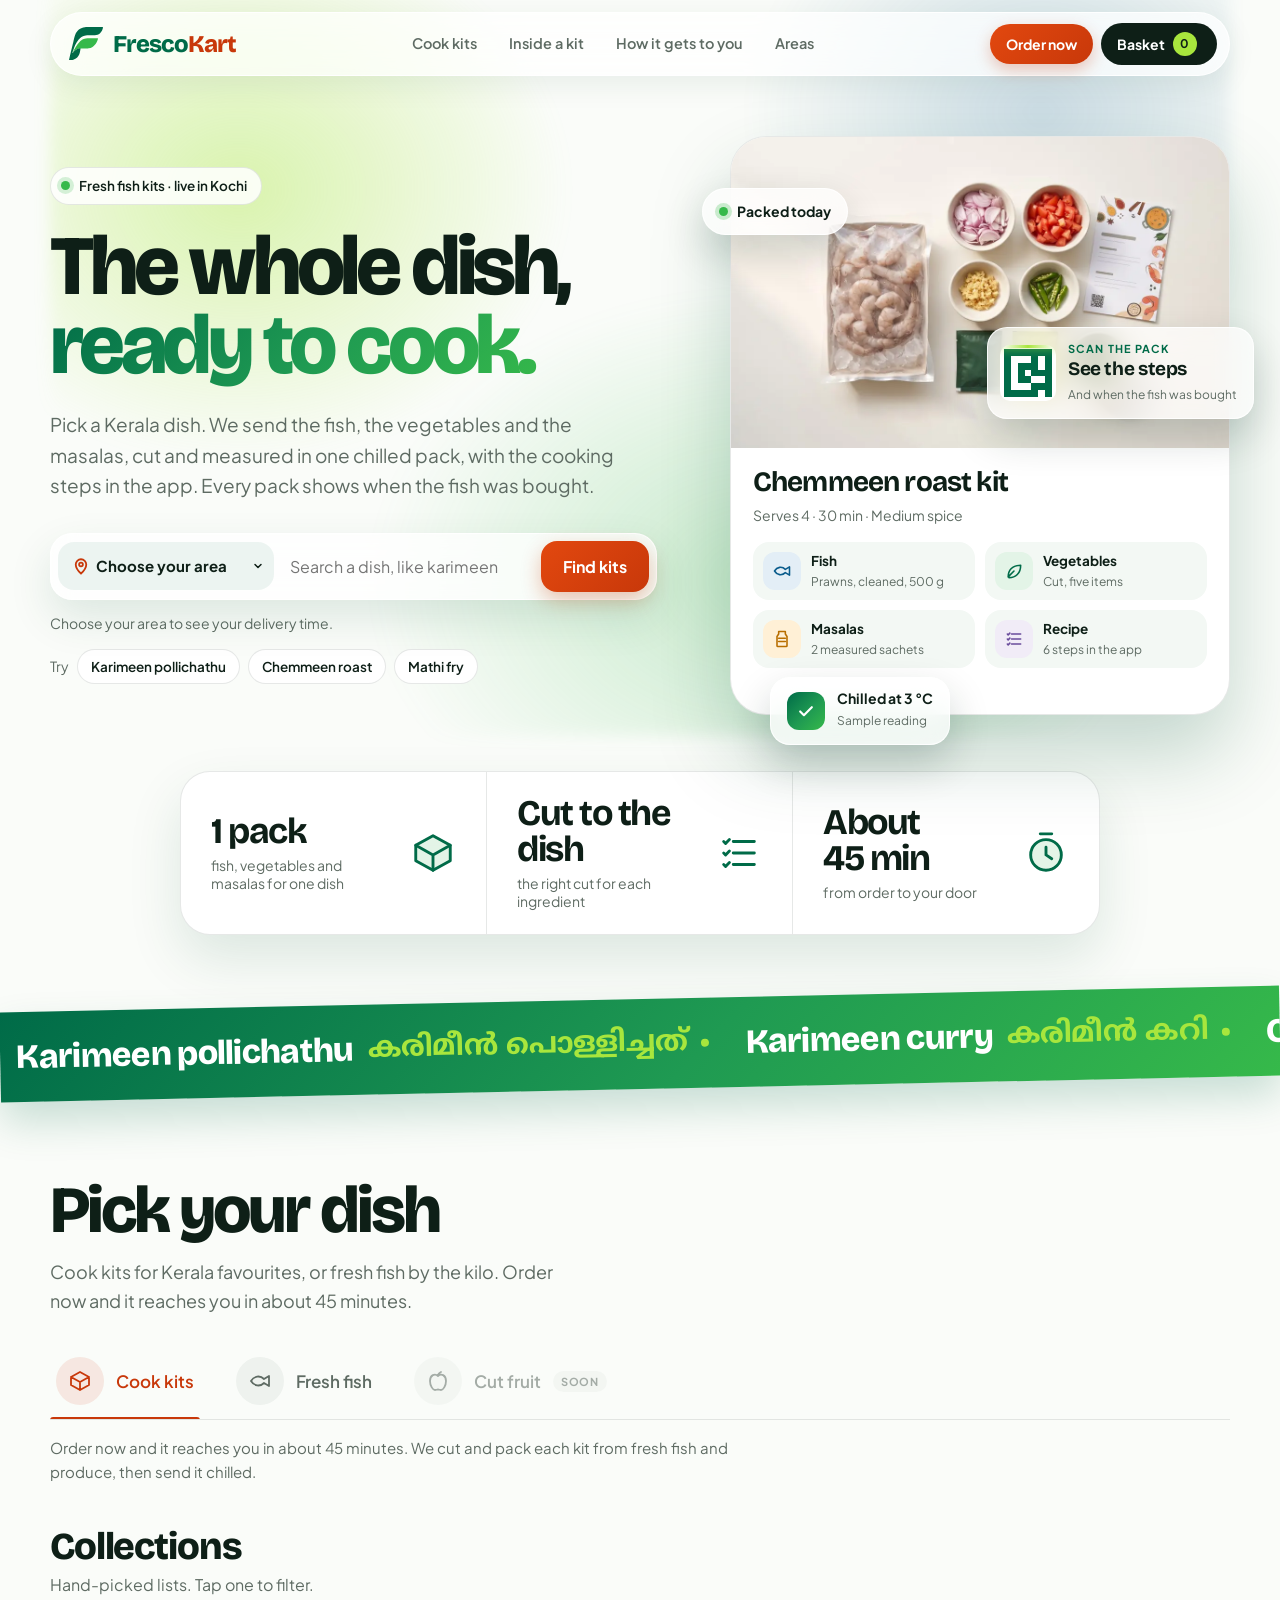
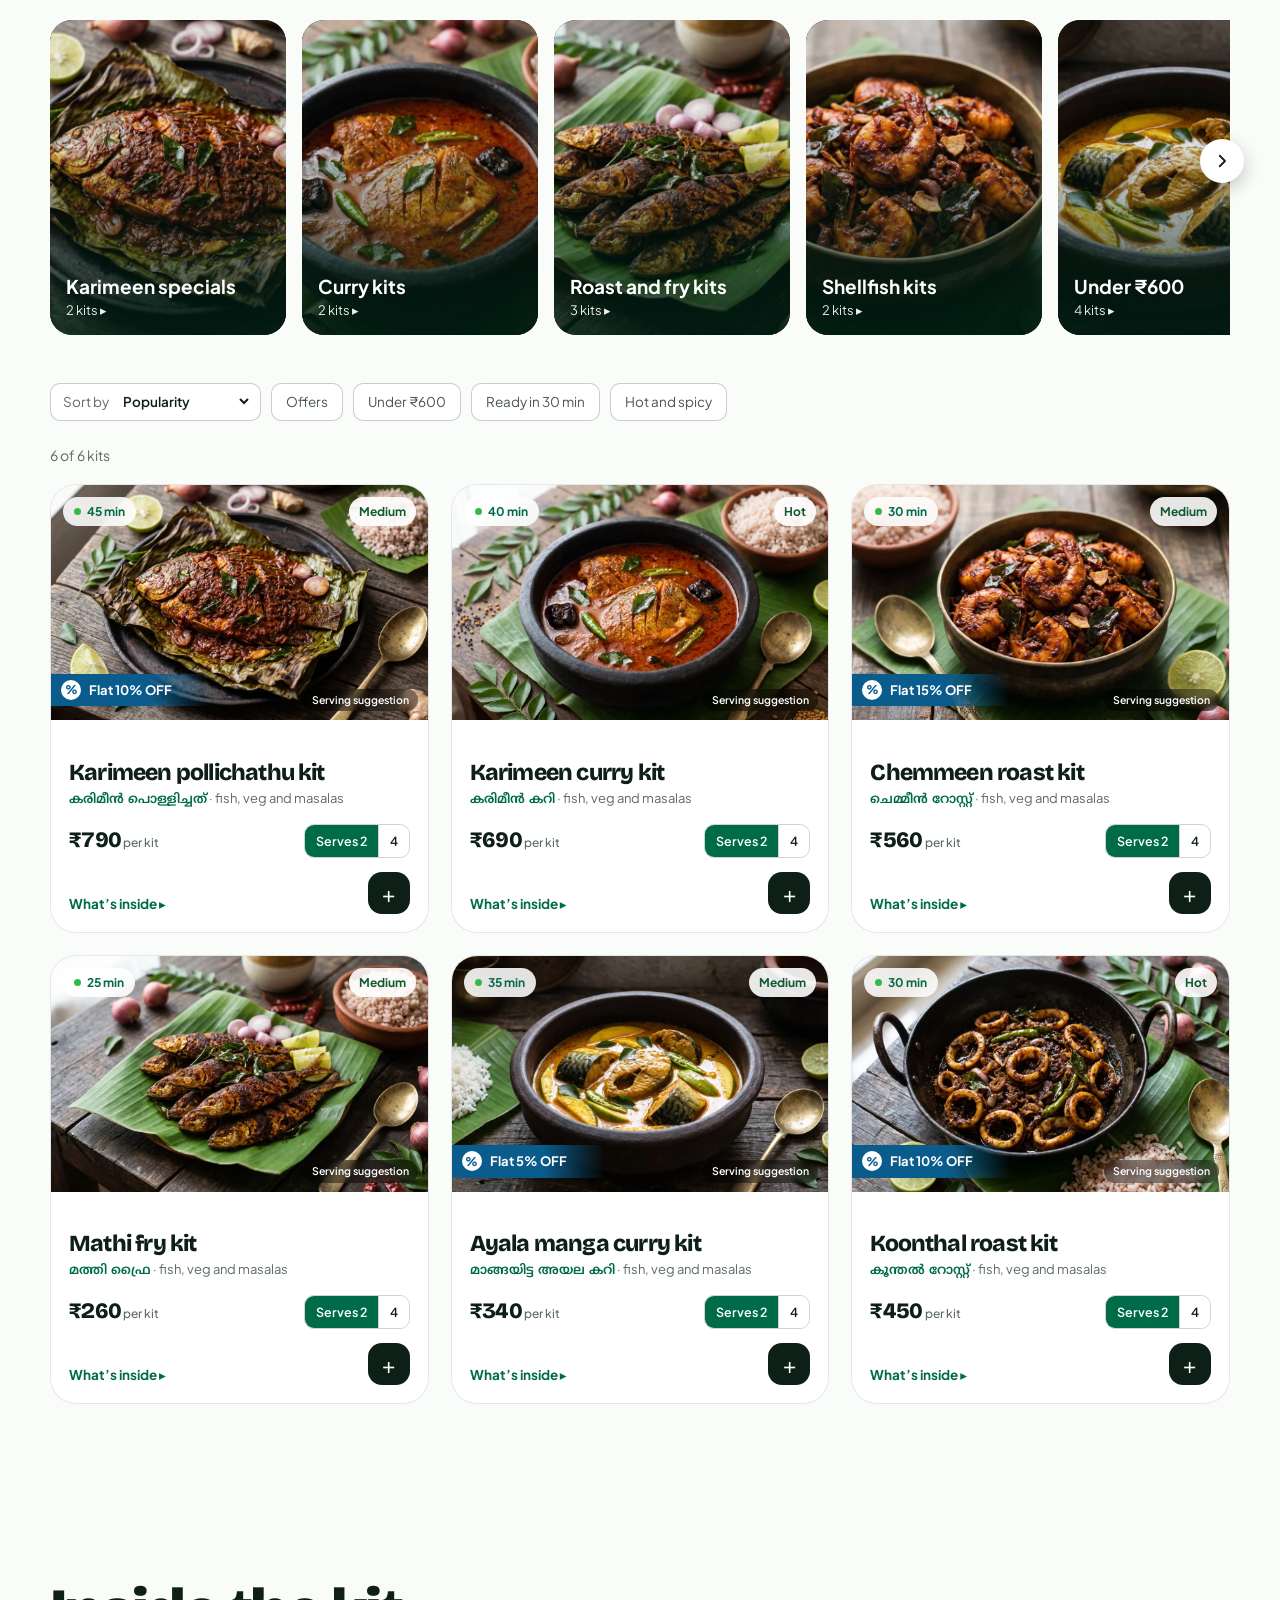
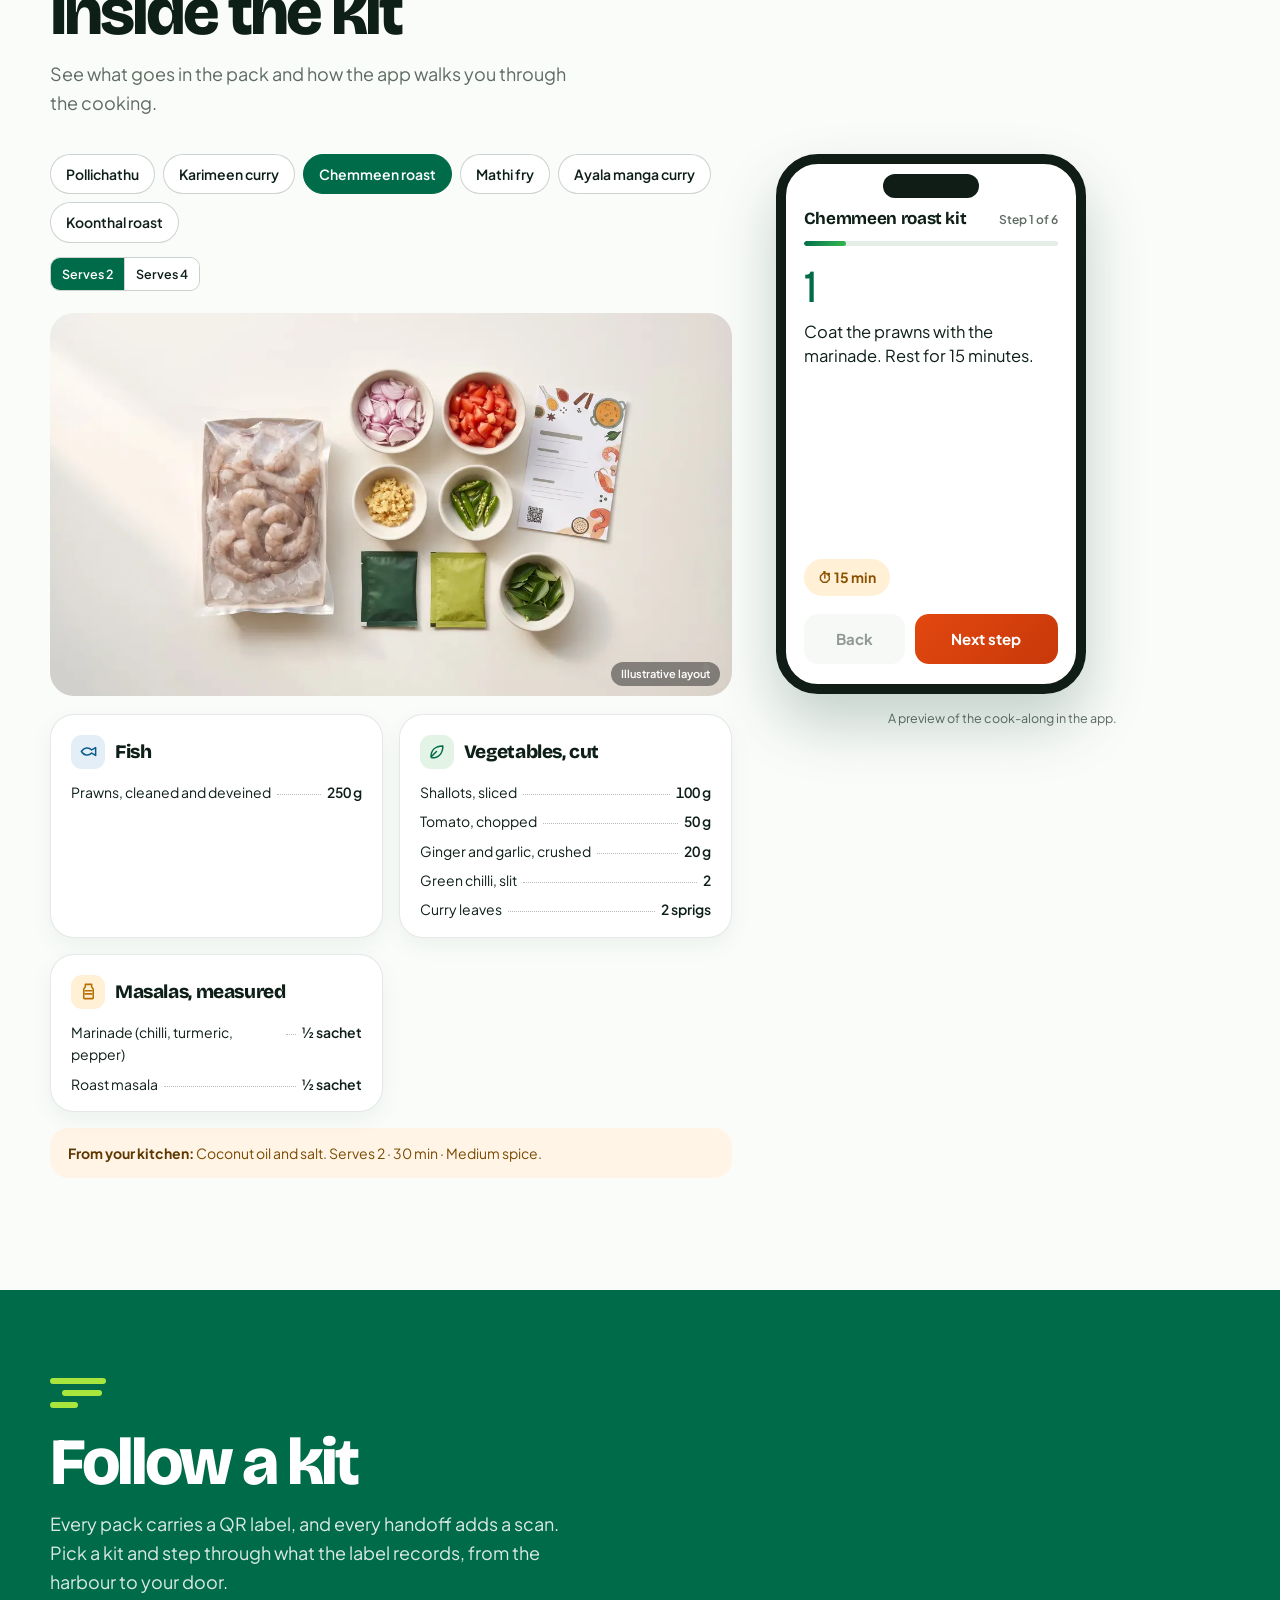
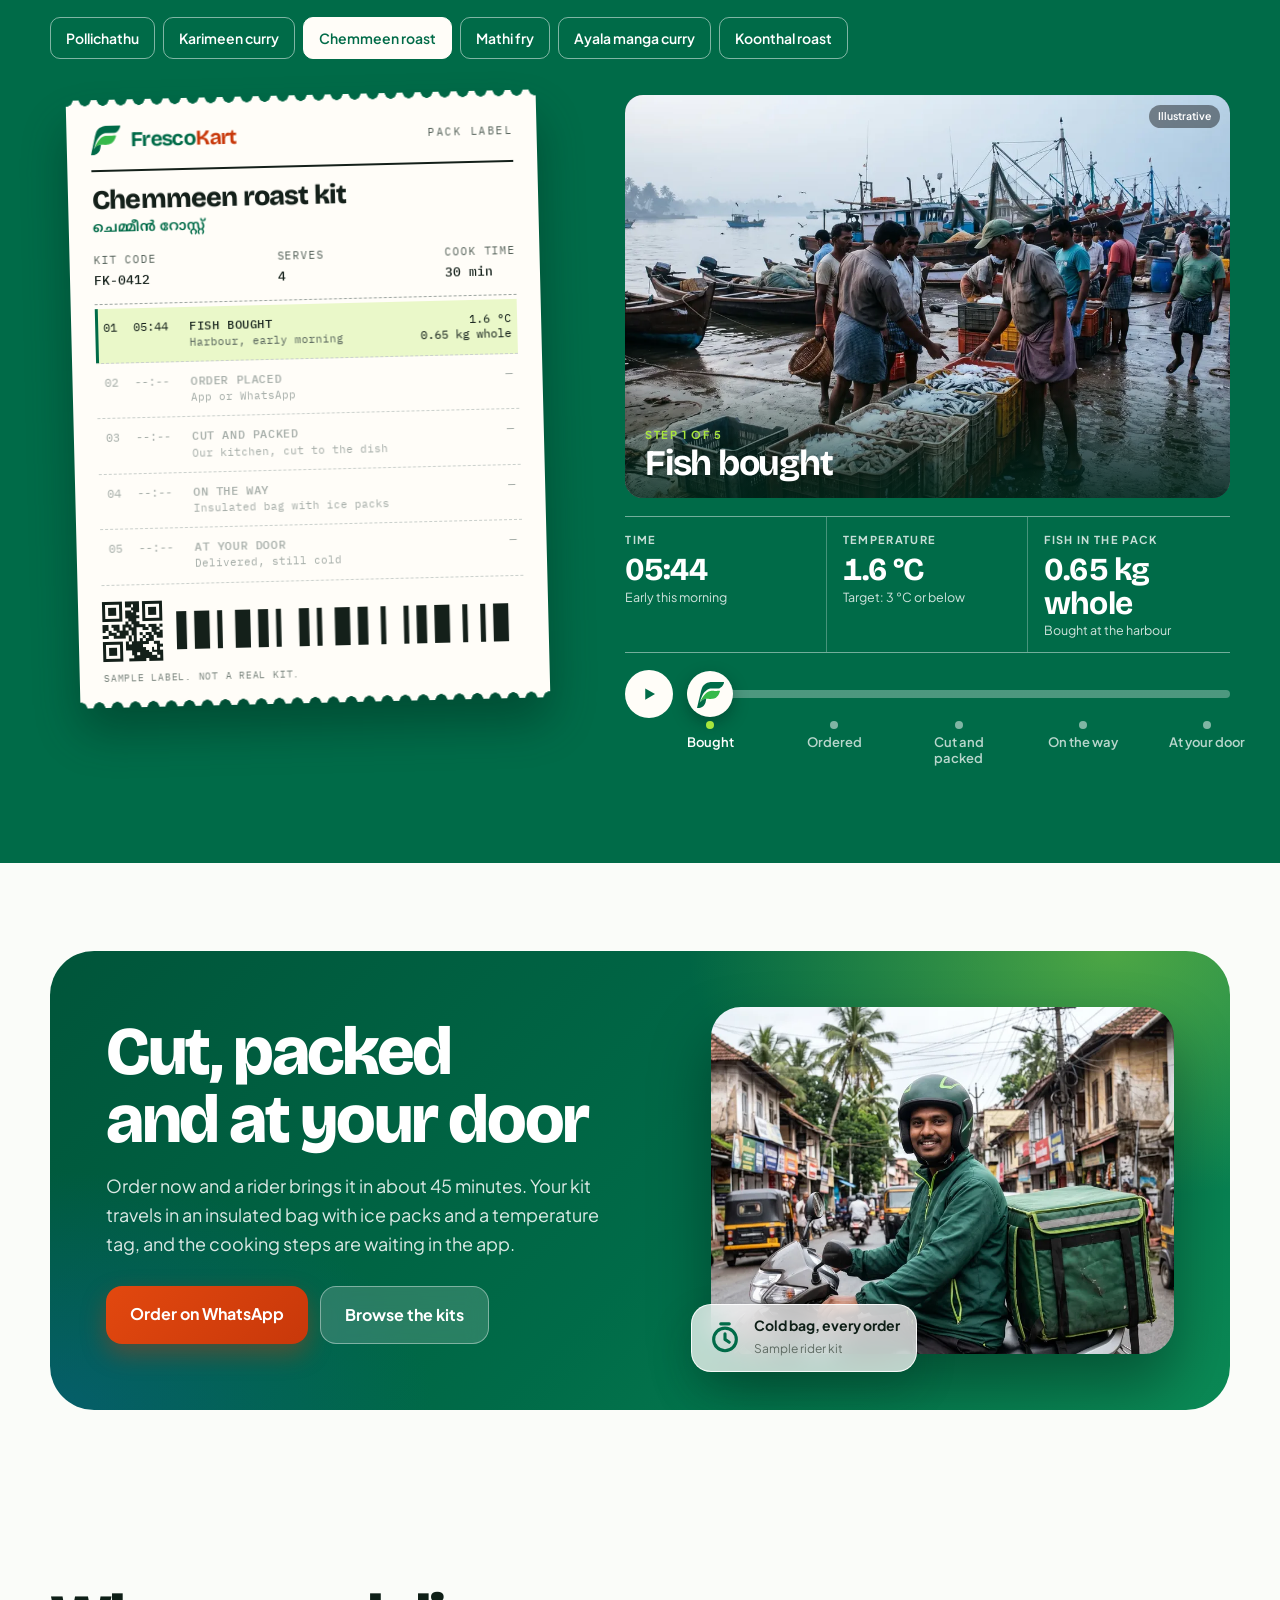
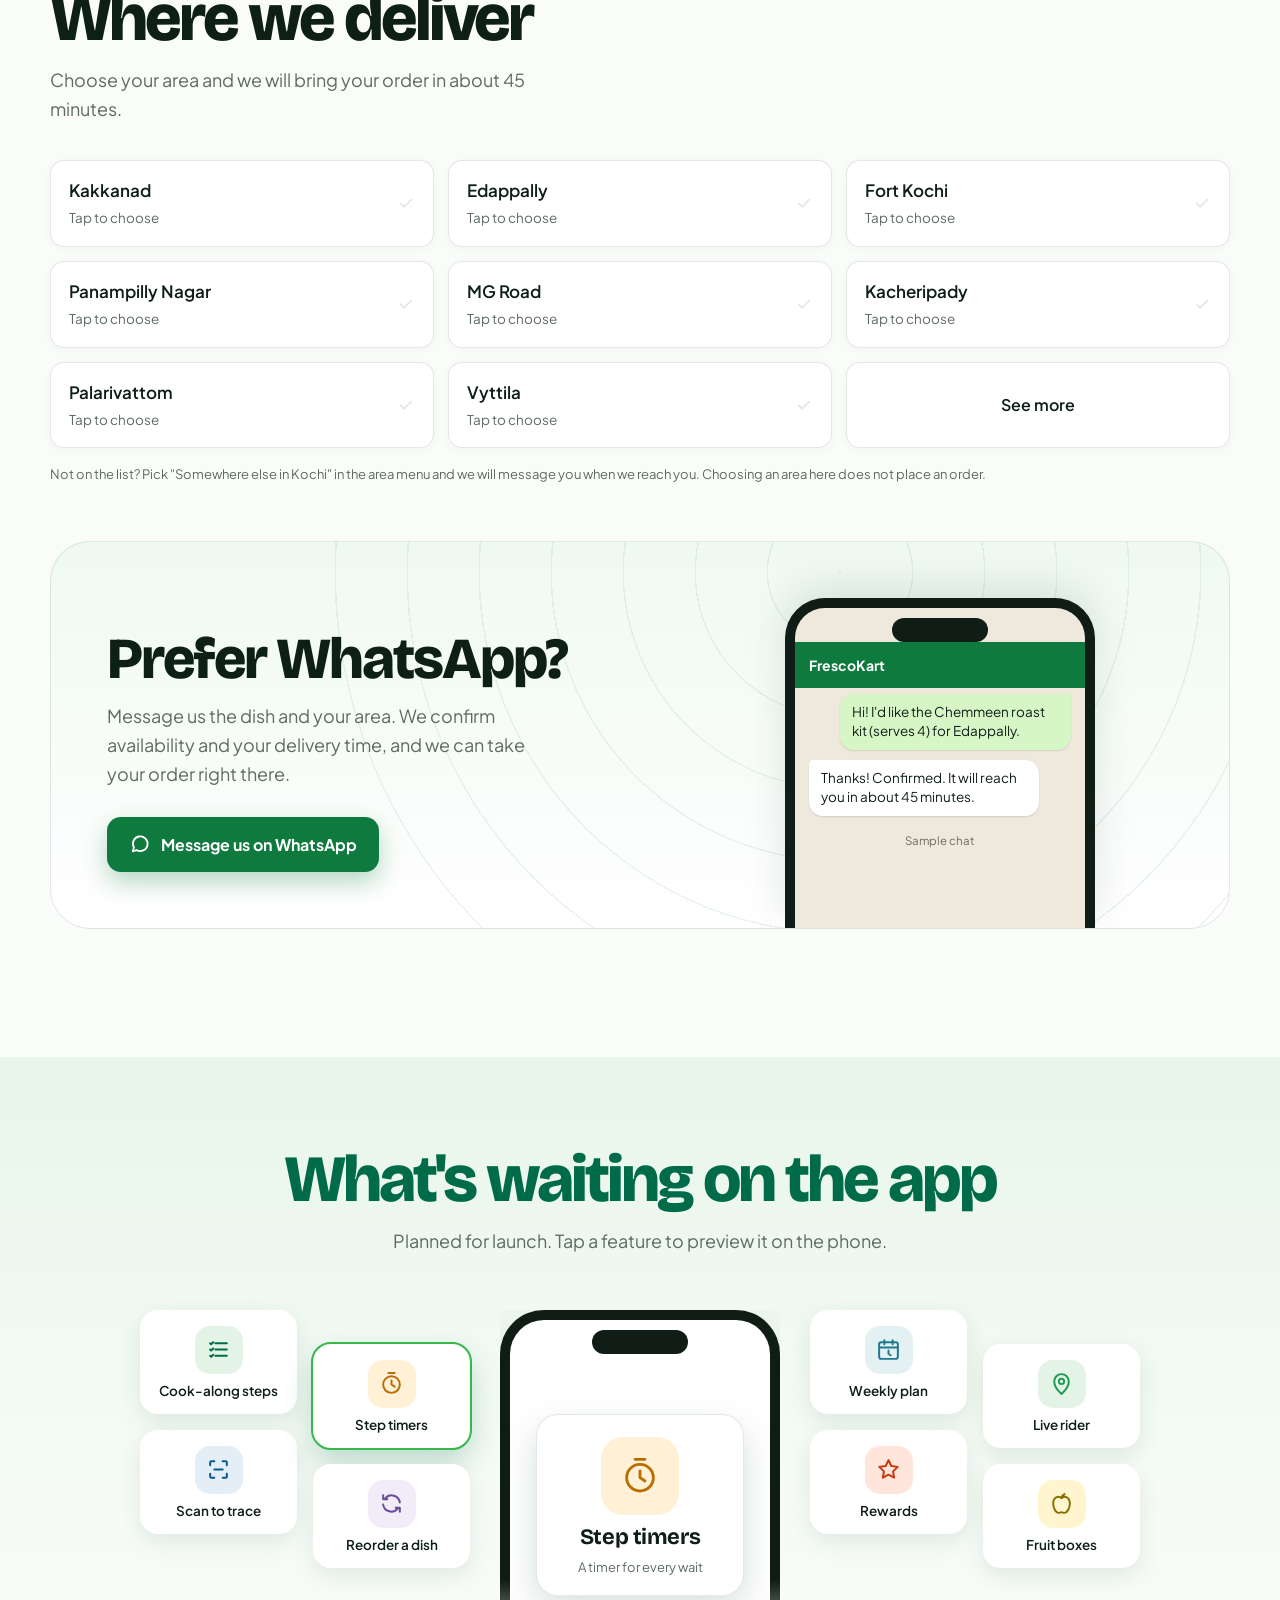
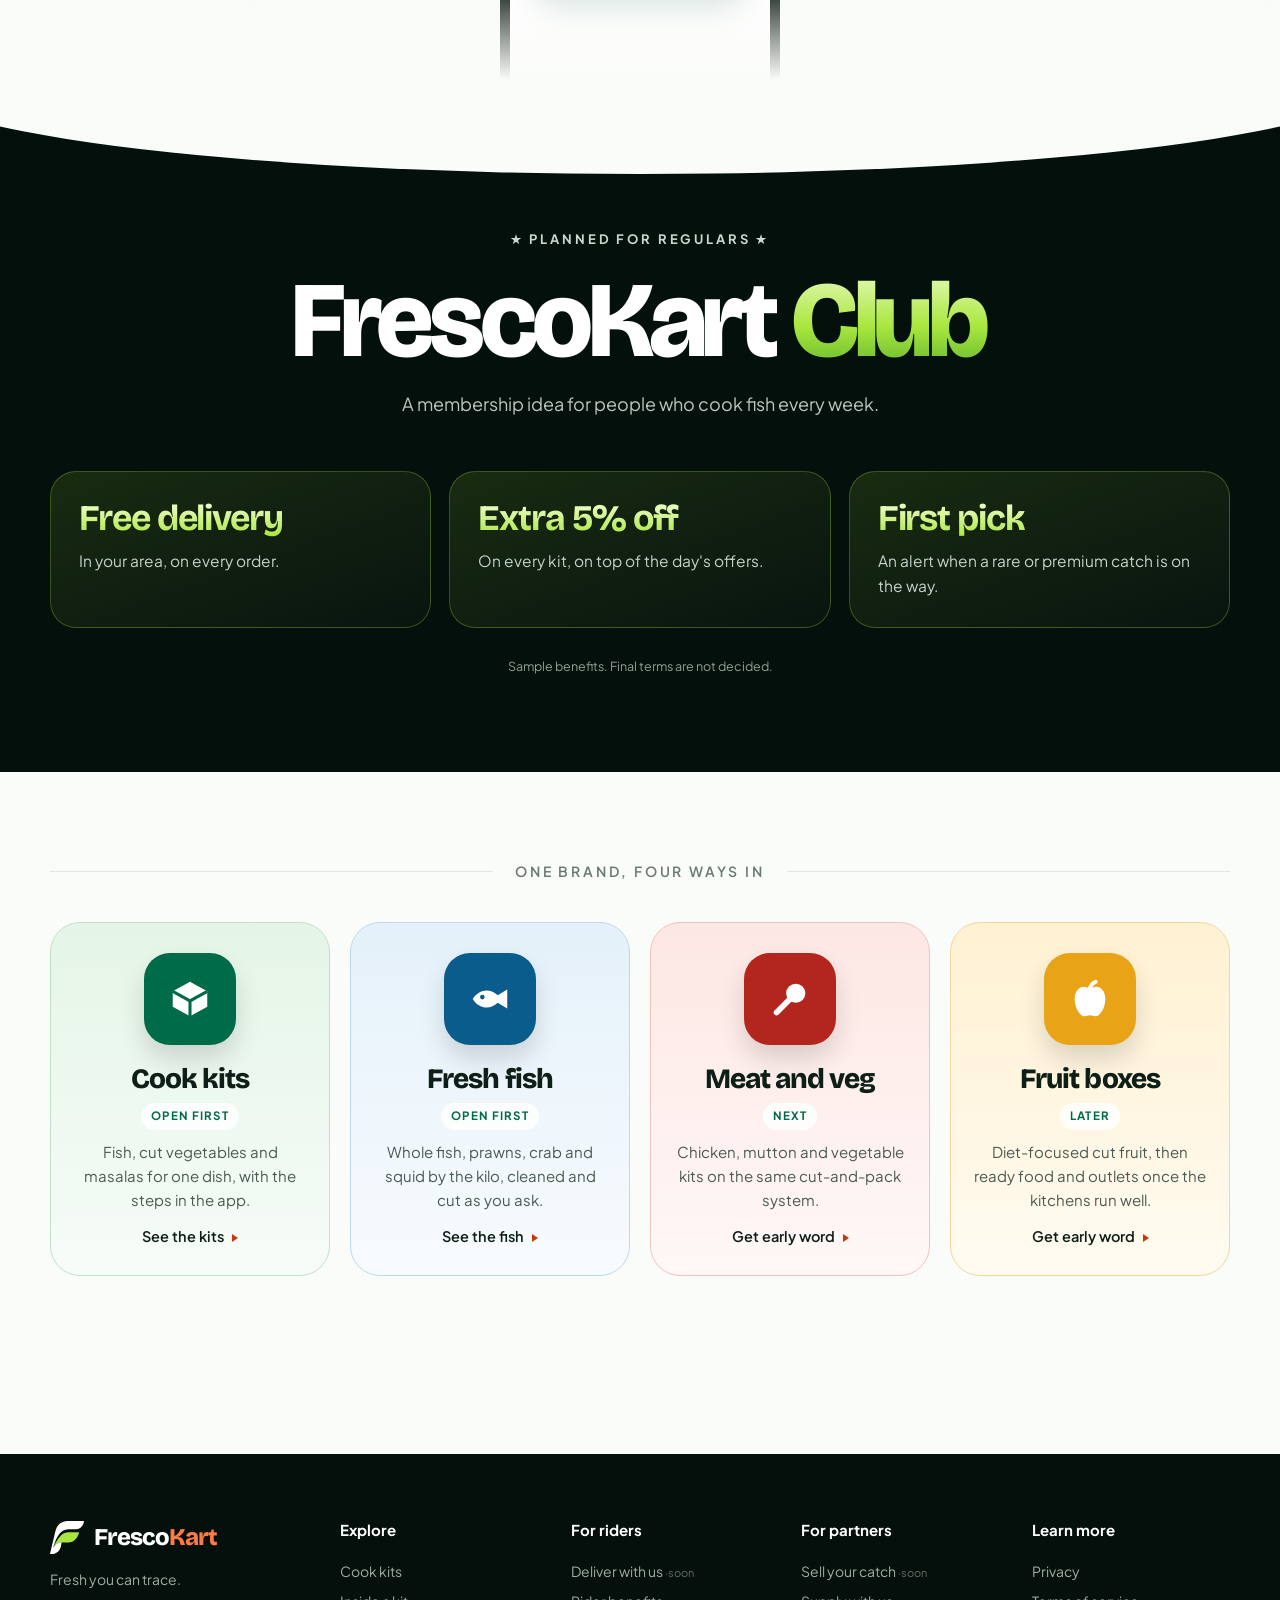
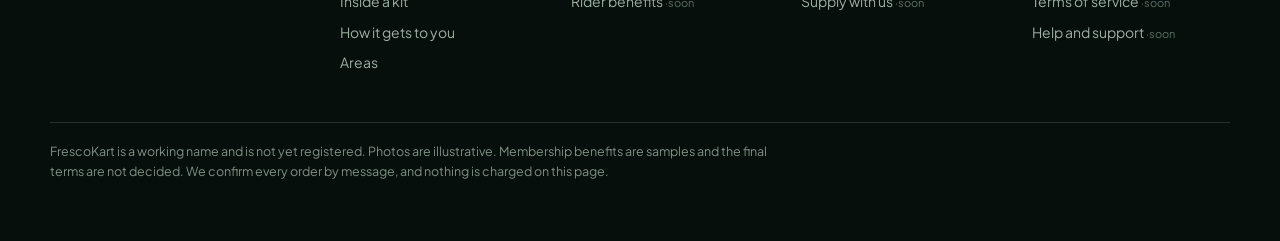
==== commit 2b84e9bb: "Switch the site to live orders and make the database setup sturdier - Say "order" instead of "pre-or" ====
--- a/web/index.html
+++ b/web/index.html
@@ -3,16 +3,16 @@
 <meta charset="utf-8">
 <meta name="viewport" content="width=device-width,initial-scale=1,viewport-fit=cover">
 <meta name="theme-color" content="#006B48">
-<meta name="description" content="Ready-to-cook Kerala fish kits: fresh fish, cut vegetables and measured masalas in one chilled pack, with the cooking steps in the app. Pre-orders for Kochi.">
+<meta name="description" content="Ready-to-cook Kerala fish kits: fresh fish, cut vegetables and measured masalas in one chilled pack, with the cooking steps in the app. Order now in Kochi, delivered in about 45 minutes.">
 <meta property="og:type" content="website">
 <meta property="og:title" content="FrescoKart: the whole dish, ready to cook">
-<meta property="og:description" content="Ready-to-cook Kerala fish kits: fresh fish, cut vegetables and measured masalas in one chilled pack, with the cooking steps in the app. Pre-orders for Kochi.">
+<meta property="og:description" content="Ready-to-cook Kerala fish kits: fresh fish, cut vegetables and measured masalas in one chilled pack, with the cooking steps in the app. Order now in Kochi, delivered in about 45 minutes.">
 <link rel="icon" href="img/symbol-colour.svg" type="image/svg+xml">
 <title>FrescoKart</title>
 <meta name="claude:viewport-fit-sides" content="cover">
 <link rel="stylesheet" href="https://fonts.googleapis.com/css2?family=Bricolage+Grotesque:wght@500;700;800&family=Plus+Jakarta+Sans:wght@400;500;600;700;800&family=Noto+Sans+Malayalam:wght@600;700&family=IBM+Plex+Mono:wght@400;500&display=swap">
 <style>
-/* Layout: kit-first. A hero with a "what's in the pack" card and an area picker, a Malayalam dish ticker, a catalogue with Cook kits / Fresh fish tabs, collections, sticky filters and kit cards (servings toggle, offers), an "inside the kit" explorer with a cook-along phone, a dark "follow a kit" journey, a delivery band, an area picker that feeds WhatsApp pre-orders, app-feature tiles, a membership band, product cards and a dark footer. A slide-over basket builds the WhatsApp pre-order message. Single light page by choice, with dark feature bands. */
+/* Layout: kit-first. A hero with a "what's in the pack" card and an area picker, a Malayalam dish ticker, a catalogue with Cook kits / Fresh fish tabs, collections, sticky filters and kit cards (servings toggle, offers), an "inside the kit" explorer with a cook-along phone, a dark "follow a kit" journey, a delivery band, an area picker that feeds WhatsApp orders, app-feature tiles, a membership band, product cards and a dark footer. A slide-over basket builds the WhatsApp order message. Single light page by choice, with dark feature bands. */
 :root{
   --bg:#FAFCF9; --ink:#0E1F17; --muted:#5E6B63; --line:rgba(14,31,23,.1);
   --green:#006B48; --fresh:#36B94A; --lime:#A8E63D; --action:#C8380A; --sea:#0A5C8C;
@@ -678,8 +678,8 @@
   <a class="brand" href="#top" aria-label="FrescoKart home"><img src="img/symbol-colour.svg" width="34" height="33" alt=""><span><span class="f">Fresco</span><span class="k">Kart</span></span></a>
   <div class="links"><a href="#fresh">Cook kits</a><a href="#inside">Inside a kit</a><a href="#trace">How it gets to you</a><a href="#areas">Areas</a></div>
   <div class="rt">
-    <a class="prebtn" href="#fresh">Pre-order</a>
-    <button class="basket" id="basket" type="button" aria-label="Open your pre-order basket">Basket <b id="count">0</b><span id="tot"></span></button>
+    <a class="prebtn" href="#fresh">Order now</a>
+    <button class="basket" id="basket" type="button" aria-label="Open your basket">Basket <b id="count">0</b><span id="tot"></span></button>
   </div>
 </div></nav>
 
@@ -689,7 +689,7 @@
   <div class="aurora" aria-hidden="true"></div>
   <div class="hero-grid">
     <div>
-      <span class="eyebrow"><i></i>Fresh fish kits · pre-orders for Kochi</span>
+      <span class="eyebrow"><i></i>Fresh fish kits · live in Kochi</span>
       <h1>The whole dish,<br><span class="gt">ready to cook.</span></h1>
       <p class="lead">Pick a Kerala dish. We send the fish, the vegetables and the masalas, cut and measured in one chilled pack, with the cooking steps in the app.<span class="more"> Every pack shows when the fish was bought.</span></p>
       <div class="finder" role="search">
@@ -705,7 +705,7 @@
         <div class="kpic"><img src="img/kit-chemmeen.webp" alt="Everything in the chemmeen roast kit laid out: prawns, cut vegetables, masala sachets and a recipe card"></div>
         <div class="kbody">
           <div class="kt"><b>Chemmeen roast kit</b><span>Serves 4 · 30 min · Medium spice</span></div>
-          <div class="kbadges"><span><i></i>Packed this morning</span><span>Chilled at 3 °C</span><span>Scan for the steps</span></div>
+          <div class="kbadges"><span><i></i>Packed today</span><span>Chilled at 3 °C</span><span>Scan for the steps</span></div>
           <div class="kgrid">
             <div><i style="background:#E3EEF6"><svg viewBox="0 0 24 24" style="stroke:#0A5C8C" aria-hidden="true"><path d="M3 12c3-5 9-6 13-2l5-3v10l-5-3c-4 4-10 3-13-2z"/></svg></i><b>Fish</b><span>Prawns, cleaned, 500 g</span></div>
             <div><i style="background:#E3F4E7"><svg viewBox="0 0 24 24" style="stroke:#006B48" aria-hidden="true"><path d="M5 19c0-8 5-14 15-14 0 10-6 15-14 15M5 19l7-7"/></svg></i><b>Vegetables</b><span>Cut, five items</span></div>
@@ -714,7 +714,7 @@
           </div>
         </div>
       </div>
-      <div class="glass g1"><i></i>Packed this morning</div>
+      <div class="glass g1"><i></i>Packed today</div>
       <div class="glass g2"><div class="qrbox"><svg id="qr" viewBox="0 0 7 7" shape-rendering="crispEdges" aria-hidden="true"></svg></div><div><small>Scan the pack</small><b>See the steps</b><span>And when the fish was bought</span></div></div>
       <div class="glass g3"><div class="dot"><svg width="20" height="20" viewBox="0 0 24 24" fill="none" stroke="#fff" stroke-width="2.6" stroke-linecap="round" stroke-linejoin="round" aria-hidden="true"><path d="M5 12.5l4.5 4.5L19 7.5"/></svg></div><div><b>Chilled at 3 °C</b><span>Sample reading</span></div></div>
     </div>
@@ -726,8 +726,8 @@
     <svg viewBox="0 0 24 24" fill="#E3F4E7" stroke="#006B48" stroke-width="1.5" stroke-linecap="round" stroke-linejoin="round" aria-hidden="true"><path d="M3 8l9-5 9 5v8l-9 5-9-5z"/><path d="M3 8l9 5 9-5M12 13v8"/></svg></div>
   <div class="st"><div><b>Cut to the dish</b><span>the right cut for each ingredient</span></div>
     <svg viewBox="0 0 24 24" fill="#E3F4E7" stroke="#006B48" stroke-width="1.5" stroke-linecap="round" stroke-linejoin="round" aria-hidden="true"><path d="M9 6h11M9 12h11M9 18h11M4 6l1 1 2-2M4 12l1 1 2-2M4 18l1 1 2-2"/></svg></div>
-  <div class="st"><div><b>Next day</b><span>pre-order today, delivered tomorrow</span></div>
-    <svg viewBox="0 0 24 24" fill="#E3F4E7" stroke="#006B48" stroke-width="1.5" stroke-linecap="round" stroke-linejoin="round" aria-hidden="true"><rect x="3" y="5" width="18" height="16" rx="2"/><path d="M3 10h18M8 3v4M16 3v4M12 13v3l2 1.5"/></svg></div>
+  <div class="st"><div><b>About 45&nbsp;min</b><span>from order to your door</span></div>
+    <svg viewBox="0 0 24 24" fill="#E3F4E7" stroke="#006B48" stroke-width="1.5" stroke-linecap="round" stroke-linejoin="round" aria-hidden="true"><circle cx="12" cy="13" r="8"/><path d="M12 9v4l3 2M9 2h6"/></svg></div>
 </div></div>
 </main>
 </div>
@@ -737,9 +737,8 @@
 <div class="wrap">
 <section id="fresh">
   <div class="head">
-    <div><h2>Pick your dish</h2><p>Cook kits for Kerala favourites, or fresh fish by the kilo. Everything is a pre-order for the next day.</p></div>
-    <span class="tagline">Sample dishes and prices</span>
-  </div>
+    <div><h2>Pick your dish</h2><p>Cook kits for Kerala favourites, or fresh fish by the kilo. Order now and it reaches you in about 45 minutes.</p></div>
+      </div>
 
   <div class="modes" id="modes" role="tablist" aria-label="What would you like?">
     <button class="mode" type="button" role="tab" aria-selected="true" data-t="kits"><span class="ic"><svg viewBox="0 0 24 24" aria-hidden="true"><path d="M3 8l9-5 9 5v8l-9 5-9-5zM3 8l9 5 9-5M12 13v8"/></svg></span>Cook kits</button>
@@ -764,7 +763,7 @@
 </section>
 
 <section id="inside">
-  <div class="head"><div><h2>Inside the kit</h2><p>See what goes in the pack and how the app walks you through the cooking.</p></div><span class="tagline">Sample recipes, to be tested in our kitchen</span></div>
+  <div class="head"><div><h2>Inside the kit</h2><p>See what goes in the pack and how the app walks you through the cooking.</p></div></div>
   <div class="inside">
     <div>
       <div class="insctl">
@@ -792,7 +791,7 @@
 
 <div class="trace full" id="trace"><div class="wrap">
   <div class="head">
-    <div><div class="bars" aria-hidden="true"><i></i><i></i><i></i></div><h2>Follow a kit</h2><p>Every pack carries a QR label, and every handoff adds a scan. Pick a kit and step through what the label records, from your pre-order to your door.</p></div>
+    <div><div class="bars" aria-hidden="true"><i></i><i></i><i></i></div><h2>Follow a kit</h2><p>Every pack carries a QR label, and every handoff adds a scan. Pick a kit and step through what the label records, from the harbour to your door.</p></div>
     <div class="chips" id="tchips" role="group" aria-label="Choose a kit"></div>
   </div>
   <div class="follow">
@@ -806,11 +805,11 @@
       <div class="stamp" id="stamp">DELIVERED COLD</div>
     </div></div>
     <div class="fright">
-      <figure class="spic"><img id="s-img" src="img/stage-order.webp" alt="" loading="lazy"><span class="ill">Illustrative</span><figcaption class="cap2"><small id="s-step">STEP 1 OF 5</small><b id="s-name">Pre-order placed</b></figcaption></figure>
+      <figure class="spic"><img id="s-img" src="img/stage-harbour.webp" alt="" loading="lazy"><span class="ill">Illustrative</span><figcaption class="cap2"><small id="s-step">STEP 1 OF 5</small><b id="s-name">Fish bought</b></figcaption></figure>
       <div class="read" aria-live="polite">
-        <div><small>Time</small><b id="s-time">20:15</b><span id="s-day">The evening before</span></div>
+        <div><small>Time</small><b id="s-time">05:30</b><span id="s-day">Early this morning</span></div>
         <div><small>Temperature</small><b id="s-temp">&mdash;</b><span id="s-tn">Sample reading</span></div>
-        <div><small>Fish in the pack</small><b id="s-w">&mdash;</b><span id="s-wn">Order confirmed</span></div>
+        <div><small>Fish in the pack</small><b id="s-w">&mdash;</b><span id="s-wn">Bought at the harbour</span></div>
       </div>
       <div class="ctrl2">
         <button class="play" id="play" type="button" aria-label="Play the journey"><svg viewBox="0 0 24 24" fill="currentColor" id="pi"><path d="M7 4.5v15l13-7.5z"/></svg></button>
@@ -825,8 +824,8 @@
   <div class="app">
     <div>
       <h2>Cut, packed<br>and at your door</h2>
-      <p>Pre-order today and cook tomorrow. Your kit travels in an insulated bag with ice packs and a temperature tag, and the cooking steps are waiting in the app.</p>
-      <div class="btns"><a class="btn warm" id="wa1" href="#" target="_blank" rel="noopener">Pre-order on WhatsApp</a><a class="btn glass2" href="#fresh">Browse the kits</a></div>
+      <p>Order now and a rider brings it in about 45 minutes. Your kit travels in an insulated bag with ice packs and a temperature tag, and the cooking steps are waiting in the app.</p>
+      <div class="btns"><a class="btn warm" id="wa1" href="#" target="_blank" rel="noopener">Order on WhatsApp</a><a class="btn glass2" href="#fresh">Browse the kits</a></div>
     </div>
     <div class="rwrap">
       <img class="rimg" src="img/rider.webp" alt="A smiling FrescoKart delivery rider in a green jacket with an insulated bag" loading="lazy">
@@ -836,11 +835,11 @@
 </section>
 
 <section id="areas">
-  <div class="head"><div><h2>Where should we start?</h2><p>Choose your area. We open where enough neighbours ask, so your choice decides where we go first.</p></div></div>
+  <div class="head"><div><h2>Where we deliver</h2><p>Choose your area and we will bring your order in about 45 minutes.</p></div></div>
   <div class="areas" id="areagrid"></div>
-  <p class="note2">The pilot area is not decided. Choosing an area here does not place an order.</p>
+  <p class="note2">Not on the list? Pick "Somewhere else in Kochi" in the area menu and we will message you when we reach you. Choosing an area here does not place an order.</p>
   <form class="nform" id="nform" hidden novalidate>
-    <b>Get a message when we start in <span id="n-area">your area</span></b>
+    <b>Get a message when we reach your area</b>
     <p class="t">Leave your mobile number. We will message you once, when we are ready to deliver there.</p>
     <div class="nrow"><input id="n-phone" type="tel" inputmode="tel" autocomplete="tel" placeholder="10-digit mobile number" maxlength="18" aria-label="Mobile number"><button type="submit" id="n-go">Notify me</button></div>
     <input class="hp" id="n-hp" tabindex="-1" autocomplete="off" aria-hidden="true">
@@ -851,7 +850,7 @@
   <div class="wa">
     <div>
       <h2>Prefer WhatsApp?</h2>
-      <p class="s">Message us the dish and your area. We confirm availability and your delivery slot, and we can take your pre-order right there.</p>
+      <p class="s">Message us the dish and your area. We confirm availability and your delivery time, and we can take your order right there.</p>
       <div class="acts">
         <a class="wabtn" id="wabig" href="#" target="_blank" rel="noopener"><svg viewBox="0 0 24 24" aria-hidden="true"><path d="M4 20l1.4-4.2A8 8 0 1 1 8.2 18.6z"/></svg>Message us on WhatsApp</a>
         <small class="dm" id="demo">Demo mode: no business number is set yet, so WhatsApp will ask you to pick a contact.</small>
@@ -860,8 +859,8 @@
     <div class="chat" aria-label="Sample chat">
       <div class="who">FrescoKart</div>
       <div class="msgs">
-        <div class="bub out">Hi! I'd like the Chemmeen roast kit (serves 4) for Edappally, tomorrow.</div>
-        <div class="bub in">Thanks! We'll confirm your slot by evening.</div>
+        <div class="bub out">Hi! I'd like the Chemmeen roast kit (serves 4) for Edappally.</div>
+        <div class="bub in">Thanks! Confirmed. It will reach you in about 45 minutes.</div>
       </div>
       <div class="cs">Sample chat</div>
     </div>
@@ -911,14 +910,14 @@
     <div><h4>Learn more</h4><a href="privacy.html" target="_blank" rel="noopener">Privacy</a><span class="soon">Terms of service</span><span class="soon">Help and support</span></div>
   </div>
   <hr>
-  <p class="legal">Pre-launch concept. FrescoKart is a working name and is not yet registered. Dishes, recipes, quantities, prices, offers, timings, temperatures, areas and membership benefits on this page are illustrative and have not been tested. Photos are illustrative. Pre-orders are requests; nothing is charged on this page.</p>
+  <p class="legal">FrescoKart is a working name and is not yet registered. Photos are illustrative. Membership benefits are samples and the final terms are not decided. We confirm every order by message, and nothing is charged on this page.</p>
 </div></div>
 
-<div class="mbar" id="mbar" hidden><div><b id="mb-n">0 items</b><span id="mb-t"></span></div><button id="mb-open" type="button">View pre-order</button></div>
+<div class="mbar" id="mbar" hidden><div><b id="mb-n">0 items</b><span id="mb-t"></span></div><button id="mb-open" type="button">View order</button></div>
 
 <div class="scrim" id="scrim"></div>
-<aside class="sheet" id="sheet" role="dialog" aria-modal="true" aria-label="Your pre-order" aria-hidden="true">
-  <div class="sh-head"><h3>Your pre-order</h3><button id="sclose" type="button" aria-label="Close">&times;</button></div>
+<aside class="sheet" id="sheet" role="dialog" aria-modal="true" aria-label="Your order" aria-hidden="true">
+  <div class="sh-head"><h3>Your order</h3><button id="sclose" type="button" aria-label="Close">&times;</button></div>
   <div class="sh-body" id="sbody">
     <div id="slines"></div>
     <form class="pform" id="pform" novalidate>
@@ -929,15 +928,15 @@
       <label><span>House name or landmark <span class="opt">optional</span></span><input id="f-addr" autocomplete="street-address" maxlength="200"></label>
       <label><span>Note <span class="opt">optional</span></span><input id="f-note" maxlength="200" placeholder="Cutting style, allergies, delivery time"></label>
       <input class="hp" id="f-hp" tabindex="-1" autocomplete="off" aria-hidden="true">
-      <label class="chk"><input type="checkbox" id="f-consent"><span>I agree to be contacted on WhatsApp or phone about this pre-order. <a href="privacy.html" target="_blank" rel="noopener">Privacy notice</a></span></label>
-      <small class="snote" id="snote">This opens WhatsApp with your pre-order written for you. Nothing is charged. We confirm availability, price and your delivery slot by message.</small>
+      <label class="chk"><input type="checkbox" id="f-consent"><span>I agree to be contacted on WhatsApp or phone about this order. <a href="privacy.html" target="_blank" rel="noopener">Privacy notice</a></span></label>
+      <small class="snote" id="snote">This opens WhatsApp with your order written for you. Nothing is charged. We confirm availability, price and your delivery time by message.</small>
       <p class="perr" id="perr" role="alert" hidden></p>
     </form>
     <div class="sdone" id="sdone" hidden></div>
   </div>
   <div class="sh-foot" id="sfoot">
     <div class="trow"><span>Total, with offers</span><span id="stotal">&#8377;0</span></div>
-    <button class="placebtn" id="place" type="submit" form="pform">Send pre-order on WhatsApp</button>
+    <button class="placebtn" id="place" type="submit" form="pform">Send order on WhatsApp</button>
     <a class="wa2" id="send" href="#" target="_blank" rel="noopener" hidden>Or send it on WhatsApp instead</a>
   </div>
 </aside>
@@ -948,6 +947,7 @@
 /* Business WhatsApp number: country code and digits only. */
 var WA="918157863503";
 var AREAS=["Kakkanad","Edappally","Fort Kochi","Panampilly Nagar","MG Road","Kacheripady","Palarivattom","Vyttila","Thevara","Marine Drive","Tripunithura"];
+var ELSE="Somewhere else in Kochi";
 
 var fish=[
  {k:"karimeen",n:"Karimeen",l:"Pearl spot",m:"കരിമീൻ",p:750,c:"#E4F1E9",d:0},
@@ -1050,11 +1050,11 @@
  {id:"shell",t:"Shellfish",f:function(i){return ["prawns","crab","squid"].indexOf(i.k)>-1}}
 ];
 var TABS={
- kits:{data:kits,colls:COLL_K,chips:CHIP_K,unit:"kit",info:"Pre-order today for delivery tomorrow. We cut and pack in the morning from fresh fish and produce, then send it chilled. Timings are planned.",
+ kits:{data:kits,colls:COLL_K,chips:CHIP_K,unit:"kit",info:"Order now and it reaches you in about 45 minutes. We cut and pack each kit from fresh fish and produce, then send it chilled.",
   hay:function(k){return k.n+" "+k.fish+" "+k.m+" "+k.s},price:function(k){return k.p2},
   sorts:[["pop","Popularity"],["low","Price: low to high"],["high","Price: high to low"],["quick","Quickest to cook"]],card:kitCard,
   cmp:{low:function(a,b){return a.p2-b.p2},high:function(a,b){return b.p2-a.p2},quick:function(a,b){return a.min-b.min}}},
- fish:{data:fish,colls:COL_F,chips:CHIP_F,unit:"item",info:"Fresh fish by the kilo, cleaned and cut the way you ask. Pre-order today for delivery tomorrow.",
+ fish:{data:fish,colls:COL_F,chips:CHIP_F,unit:"item",info:"Fresh fish by the kilo, cleaned and cut the way you ask. Order now and it reaches you in about 45 minutes.",
   hay:function(i){return i.n+" "+i.l+" "+i.m},price:function(i){return i.p},
   sorts:[["pop","Popularity"],["low","Price: low to high"],["high","Price: high to low"]],card:fishCard,
   cmp:{low:function(a,b){return a.p-b.p},high:function(a,b){return b.p-a.p}}}
@@ -1105,11 +1105,11 @@
 function fishCard(i){
   var off=i.d?'<span class="ribbon"><i>%</i>Flat '+i.d+'% OFF</span>':"";
   return '<article class="item" data-kind="f" data-id="'+i.k+'"><div class="pic" style="--t:linear-gradient(160deg,'+i.c+',#fff)">'
-   +'<span class="badge"><i></i>Harbour<span class="cw"> fresh</span></span><span class="stockb">Pre-order</span>'
+   +'<span class="badge"><i></i>Harbour<span class="cw"> fresh</span></span><span class="stockb">45 min</span>'
    +'<img src="img/'+i.k+'.webp" alt="'+i.n+' on white" loading="lazy">'+off+'</div>'
    +'<div class="info"><div class="r1"><h3>'+i.n+'</h3><span class="price">'+inr(i.p)+'<small>/kg</small></span></div>'
    +'<div class="r2">'+i.l+' '+H+' <em>'+i.m+'</em></div>'
-   +'<div class="r3"><div class="meta">Cleaned and cut as you ask<br>Delivered chilled, tomorrow</div><div class="ctl">'+ctlHTML("f",i.k)+'</div></div></div></article>';
+   +'<div class="r3"><div class="meta">Cleaned and cut as you ask<br>Delivered chilled, in about 45 min</div><div class="ctl">'+ctlHTML("f",i.k)+'</div></div></div></article>';
 }
 function anyFilter(){var T=TABS[S.tab];return !!(S.q.trim()||S.coll||T.chips.some(function(c){return S.chips[c.id]}))}
 function renderGrid(){
@@ -1188,28 +1188,28 @@
   var area=S.area||"my area";
   if(topic==="meat")return "Hi FrescoKart! Please tell me when you start meat and vegetable kits in "+area+".";
   if(topic==="fruit")return "Hi FrescoKart! Please tell me when diet fruit boxes are available in "+area+".";
-  return "Hi FrescoKart! Please tell me when you start delivering in "+area+".";
+  return "Hi FrescoKart! I'd like to order. Do you deliver to "+area+"?";
 }
 function orderMsg(ref){
   var keys=Object.keys(cart);if(!keys.length)return generalMsg();
   var tot=0,lines=keys.map(function(k){var L=lineInfo(k,cart[k]);tot+=L.total;return "• "+L.name+" ("+L.detail+"), "+L.label+", "+inr(L.total)});
   var nm=$("f-name").value.trim(),ad=$("f-addr").value.trim(),nt=$("f-note").value.trim();
-  return (ref?"Hi FrescoKart! I just placed pre-order "+ref+" on your site:\n":"Hi FrescoKart! I'd like to pre-order for tomorrow:\n")+lines.join("\n")
+  return (ref?"Hi FrescoKart! I just placed order "+ref+" on your site:\n":"Hi FrescoKart! I'd like to order:\n")+lines.join("\n")
     +"\nArea: "+(S.area||"(please ask me)")+(nm?"\nName: "+nm:"")+(ad?"\nAddress: "+ad:"")+(nt?"\nNote: "+nt:"")
-    +"\nTotal with offers: "+inr(tot)+(ref?"\nPlease confirm my slot.":"\nPlease confirm availability and my delivery slot.");
+    +"\nTotal with offers: "+inr(tot)+(ref?"\nPlease confirm my order.":"\nPlease confirm availability and my delivery time.");
 }
 function updWA(){
   $("send").href=waLink(orderMsg());$("wabig").href=waLink(generalMsg());$("wa1").href=waLink(Object.keys(cart).length?orderMsg():generalMsg());
   $("demo").hidden=!!WA;
 }
 function areaOpts(sel){
-  var h='<option value="">Choose your area</option>';AREAS.forEach(function(a){h+='<option>'+a+'</option>'});h+='<option>Somewhere else in Kochi</option>';
+  var h='<option value="">Choose your area</option>';AREAS.forEach(function(a){h+='<option>'+a+'</option>'});h+='<option>'+ELSE+'</option>';
   sel.innerHTML=h;sel.value=S.area||"";
 }
 function setArea(a){
   S.area=a;$("harea").value=a;$("sarea").value=a;
   document.querySelectorAll(".area[data-area]").forEach(function(b){var on=b.dataset.area===a;b.setAttribute("aria-pressed",String(on));b.querySelector("span").textContent=on?"Your area":"Tap to choose"});
-  $("areamsg").innerHTML=a?'Pre-orders for <b>'+esc(a)+'</b> are open. We start delivering to an area once enough neighbours have asked.':'Choose your area. We open a kitchen where enough neighbours ask.';
+  $("areamsg").innerHTML=a?(a===ELSE?'We will check if we can reach you. <a href="#areas">Leave your number</a> to hear when we do.':'Delivering to <b>'+esc(a)+'</b> in about 45 minutes.'):'Choose your area to see your delivery time.';
   showNotify();if(a)voteArea(a);
   updWA();
 }
@@ -1234,7 +1234,7 @@
 function cartTotal(){var t=0;Object.keys(cart).forEach(function(k){t+=lineInfo(k,cart[k]).total});return t}
 function renderSheet(){
   var keys=Object.keys(cart),h="";
-  if(!keys.length)h='<p class="sempty">Your basket is empty. Add a kit or some fish, then place your pre-order here.</p>';
+  if(!keys.length)h='<p class="sempty">Your basket is empty. Add a kit or some fish, then place your order here.</p>';
   keys.forEach(function(key){var L=lineInfo(key,cart[key]);
     h+='<div class="sl" data-key="'+key+'"><div><b>'+L.name+'</b><span>'+L.detail+'</span></div><div class="slr"><span class="sp">'+inr(L.total)+'</span><div class="stp sm"><button type="button" data-a="m" aria-label="Less">−</button><span>'+L.label+'</span><button type="button" data-a="p" aria-label="More">+</button></div></div></div>'});
   $("slines").innerHTML=h;$("stotal").textContent=inr(cartTotal());$("place").disabled=!keys.length||sending;
@@ -1260,7 +1260,7 @@
   bump(line.dataset.key,b.dataset.a);renderSheet();$("count").textContent=Object.keys(cart).length;cartUI();renderGrid();
 });
 
-/* server: pre-orders, area sign-ups and votes. Without a server the page falls back to WhatsApp. */
+/* server: orders, area sign-ups and votes. Without a server the page falls back to WhatsApp. */
 var API={base:"",on:false},sending=false;
 var UTM=(function(){var o={};try{var p=new URLSearchParams(location.search);["utm_source","utm_medium","utm_campaign","utm_content","utm_term"].forEach(function(k){var v=p.get(k);if(v)o[k]=v.slice(0,80)});if(document.referrer){var h=document.referrer.split("/")[2];if(h&&h!==location.host)o.ref=h.slice(0,80)}}catch(e){}return o})();
 function apiPost(path,body){
@@ -1273,9 +1273,9 @@
 }
 function applyMode(){
   document.body.classList.toggle("srv",API.on);
-  $("place").textContent=API.on?"Place pre-order":"Send pre-order on WhatsApp";
+  $("place").textContent=API.on?"Place order":"Send order on WhatsApp";
   $("send").hidden=!API.on;
-  $("snote").textContent=API.on?"We save your pre-order and message you on WhatsApp to confirm availability, price and your delivery slot. Nothing is charged.":"This opens WhatsApp with your pre-order written for you. Nothing is charged. We confirm availability, price and your delivery slot by message.";
+  $("snote").textContent=API.on?"We save your order and message you on WhatsApp to confirm availability and price. Delivery is about 45 minutes. Nothing is charged on this page.":"This opens WhatsApp with your order written for you. Nothing is charged. We confirm availability, price and your delivery time by message.";
   showNotify();
 }
 function validPhone(v){var d=String(v||"").replace(/\D/g,"");if(d.length===12&&d.indexOf("91")===0)d=d.slice(2);else if(d.length===11&&d.charAt(0)==="0")d=d.slice(1);return /^[6-9]\d{9}$/.test(d)}
@@ -1288,7 +1288,7 @@
 }
 function submitOrder(){
   var btn=$("place");sending=true;btn.disabled=true;btn.textContent="Sending\u2026";hideErr();
-  var fail=function(msg,id){sending=false;btn.disabled=false;btn.textContent="Place pre-order";showErr(msg,id)};
+  var fail=function(msg,id){sending=false;btn.disabled=false;btn.textContent="Place order";showErr(msg,id)};
   apiPost("api/preorders",{name:$("f-name").value,phone:$("f-phone").value,area:S.area,address:$("f-addr").value,notes:$("f-note").value,items:itemsPayload(),consent:$("f-consent").checked,hp:$("f-hp").value,utm:UTM})
     .then(function(j){
       if(j&&j.ok){sending=false;showDone(j.ref);return}
@@ -1302,8 +1302,8 @@
   cart={};cartUI();renderGrid();
   $("slines").hidden=true;$("pform").hidden=true;$("sfoot").hidden=true;
   var d=$("sdone");d.hidden=false;
-  d.innerHTML='<div class="ok"><svg viewBox="0 0 24 24" aria-hidden="true"><path d="M5 12.5l4.5 4.5L19 7.5"/></svg></div><h4>Pre-order received</h4><span class="ref">'+esc(ref)+'</span>'
-    +'<p>We will message you on WhatsApp at <b>'+esc(phone)+'</b> to confirm availability, price and your delivery slot. Nothing has been charged.</p>'
+  d.innerHTML='<div class="ok"><svg viewBox="0 0 24 24" aria-hidden="true"><path d="M5 12.5l4.5 4.5L19 7.5"/></svg></div><h4>Order received</h4><span class="ref">'+esc(ref)+'</span>'
+    +'<p>We will message you on WhatsApp at <b>'+esc(phone)+'</b> to confirm your order. Delivery is about 45 minutes. Nothing has been charged.</p>'
     +'<a class="wabtn" href="'+waLink(msg)+'" target="_blank" rel="noopener"><svg viewBox="0 0 24 24" aria-hidden="true"><path d="M4 20l1.4-4.2A8 8 0 1 1 8.2 18.6z"/></svg>Confirm on WhatsApp</a>'
     +'<button class="plain" type="button" id="sdone-close">Close</button>';
   $("sdone-close").addEventListener("click",closeSheet);
@@ -1315,7 +1315,7 @@
   if(API.on){
     if(!S.area){showErr("Choose your delivery area.","sarea");return}
     if(!validPhone($("f-phone").value)){showErr("Enter a valid 10-digit mobile number.","f-phone");return}
-    if(!$("f-consent").checked){showErr("Please tick the box so we can contact you about this pre-order.","f-consent");return}
+    if(!$("f-consent").checked){showErr("Please tick the box so we can contact you about this order.","f-consent");return}
     submitOrder();
   }else{
     window.open(waLink(orderMsg()),"_blank","noopener");
@@ -1328,7 +1328,7 @@
   try{if(sessionStorage.getItem("fkv:"+a))return;sessionStorage.setItem("fkv:"+a,"1")}catch(e){}
   apiPost("api/area-votes",{area:a,utm:UTM}).catch(function(){});
 }
-function showNotify(){var f=$("nform");f.hidden=!(API.on&&S.area);if(!f.hidden)$("n-area").textContent=S.area}
+function showNotify(){$("nform").hidden=!(API.on&&S.area===ELSE)}
 $("nform").addEventListener("submit",function(e){
   e.preventDefault();var msg=$("n-msg"),b=$("n-go"),ph=$("n-phone");msg.hidden=true;msg.className="perr";clearBad();
   if(!validPhone(ph.value)){msg.textContent="Enter a valid 10-digit mobile number.";msg.hidden=false;ph.classList.add("bad");ph.focus();return}
@@ -1336,7 +1336,7 @@
   b.disabled=true;b.textContent="Sending\u2026";
   apiPost("api/leads",{phone:ph.value,area:S.area,consent:true,hp:$("n-hp").value,utm:UTM}).then(function(j){
     b.disabled=false;b.textContent="Notify me";
-    if(j&&j.ok){msg.className="perr okmsg";msg.textContent=j.already?"You are already on the list for "+S.area+". Thank you!":"Thank you! We will message you when we start in "+S.area+".";msg.hidden=false;ph.value=""}
+    if(j&&j.ok){msg.className="perr okmsg";msg.textContent=j.already?"You are already on the list. Thank you!":"Thank you! We will message you when we reach your area.";msg.hidden=false;ph.value=""}
     else{msg.textContent=(j&&j.message)||"Something went wrong. Please try again.";msg.hidden=false}
   }).catch(function(){b.disabled=false;b.textContent="Notify me";msg.textContent="We couldn't reach the server. Please try again.";msg.hidden=false});
 });
@@ -1421,18 +1421,18 @@
 
 /* follow a kit */
 var tk=kits[2];
-var STAGES=["Pre-order placed","Fish bought","Cut and packed","On the way","At your door"];
-var SHORT=["Ordered","Bought","Cut and packed","On the way","At your door"];
-var PLACE=["App or WhatsApp, the evening before","Harbour, early morning","Our kitchen, cut to the dish","Insulated bag with ice packs","Delivered, still cold"];
-var DAY=["The evening before","Early morning","Delivery morning","Delivery morning","Delivery morning"];
-var TEMPS=[null,1.6,2.0,2.8,3.0];
+var STAGES=["Fish bought","Order placed","Cut and packed","On the way","At your door"];
+var SHORT=["Bought","Ordered","Cut and packed","On the way","At your door"];
+var PLACE=["Harbour, early morning","App or WhatsApp","Our kitchen, cut to the dish","Insulated bag with ice packs","Delivered, still cold"];
+var DAY=["Early this morning","When you order","12 min after ordering","24 min after ordering","45 min after ordering"];
+var TEMPS=[1.6,null,2.0,2.8,3.0];
 var CODES={pollichathu:"FK-0507",karimeencurry:"FK-0508",chemmeen:"FK-0412",mathi:"FK-0388",ayala:"FK-0431",koonthal:"FK-0446"};
-function times(idx){var o=idx*7;return [1215,1770+o,1930+o,2060+o,2105+o]}
-var STAGE_IMG=["stage-order","stage-harbour","stage-kitchen","stage-bag","stage-door"];
-var STAGE_ALT=["A person placing an order on a phone at home in the evening","A buyer choosing fish from iced crates at a harbour at dawn","A worker in a hair net and apron cutting fish in a small clean kitchen","An open insulated bag with sealed packs and ice packs","A rider in a green jacket handing a bag to a person at their door"];
+function times(idx){var o=idx*7;return [330+o,680+o,692+o,704+o,725+o]}
+var STAGE_IMG=["stage-harbour","stage-order","stage-kitchen","stage-bag","stage-door"];
+var STAGE_ALT=["A buyer choosing fish from iced crates at a harbour at dawn","A person placing an order on a phone at home","A worker in a hair net and apron cutting fish in a small clean kitchen","An open insulated bag with sealed packs and ice packs","A rider in a green jacket handing a bag to a person at their door"];
 var stg=0,prevStg=-1,curImg=-1,playTimer=null;
 var PLAY_ICON='<path d="M7 4.5v15l13-7.5z"/>',PAUSE_ICON='<path d="M6 4h4v16H6zM14 4h4v16h-4z"/>';
-function wTxt(s){return s===0?"\u2014":(s===1?tk.buy.toFixed(2)+" kg whole":tk.pack.toFixed(2)+" kg cut")}
+function wTxt(s){return s===1?"\u2014":(s===0?tk.buy.toFixed(2)+" kg whole":tk.pack.toFixed(2)+" kg cut")}
 function setStageImg(s){
   if(s===curImg)return;curImg=s;
   var im=$("s-img"),src="img/"+STAGE_IMG[s]+".webp";
@@ -1444,16 +1444,16 @@
   $("l-name").textContent=tk.n;$("l-ml").textContent=tk.m;$("l-code").textContent=CODES[tk.id];$("l-time").textContent=tk.min+" min";
   for(var i=0;i<5;i++){
     var cls=i<s?"done":(i===s?"now":"todo");if(i===s&&s>prevStg&&prevStg>=0)cls+=" new";
-    var val=i===0?"\u2014":TEMPS[i].toFixed(1)+" \u00B0C<br>"+wTxt(i);
+    var val=TEMPS[i]==null?"\u2014":TEMPS[i].toFixed(1)+" \u00B0C<br>"+wTxt(i);
     h+='<li class="'+cls+'"><span class="n">'+String(i+1).padStart(2,"0")+'</span><span class="t">'+(i<=s?hm(T[i]):"--:--")+'</span><span class="e"><b>'+STAGES[i]+'</b><span>'+PLACE[i]+'</span></span><span class="v">'+(i<=s?val:"\u2014")+'</span></li>';
   }
   $("scans").innerHTML=h;
   $("stamp").classList.toggle("on",s===4);
   $("s-step").textContent="STEP "+(s+1)+" OF 5";$("s-name").textContent=STAGES[s];
   $("s-time").textContent=hm(T[s]);$("s-day").textContent=DAY[s];
-  $("s-temp").textContent=s===0?"\u2014":TEMPS[s].toFixed(1)+" \u00B0C";$("s-tn").textContent=s===0?"Sample reading":"Target: 3 \u00B0C or below";
+  $("s-temp").textContent=TEMPS[s]==null?"\u2014":TEMPS[s].toFixed(1)+" \u00B0C";$("s-tn").textContent=TEMPS[s]==null?"Sample reading":"Target: 3 \u00B0C or below";
   $("s-w").textContent=wTxt(s);
-  $("s-wn").textContent=["Order confirmed","Bought at the harbour","Down "+(tk.buy-tk.pack).toFixed(2)+" kg in cleaning","Sealed, in the bag","Delivered, cold"][s];
+  $("s-wn").textContent=["Bought at the harbour","Order confirmed","Down "+(tk.buy-tk.pack).toFixed(2)+" kg in cleaning","Sealed, in the bag","Delivered, cold"][s];
   var r=$("rng");r.value=s;r.style.setProperty("--p","calc(23px + (100% - 46px) * "+(s/4)+")");
   document.querySelectorAll("#stops button").forEach(function(b){b.setAttribute("aria-current",String(+b.dataset.i===s))});
   setStageImg(s);
